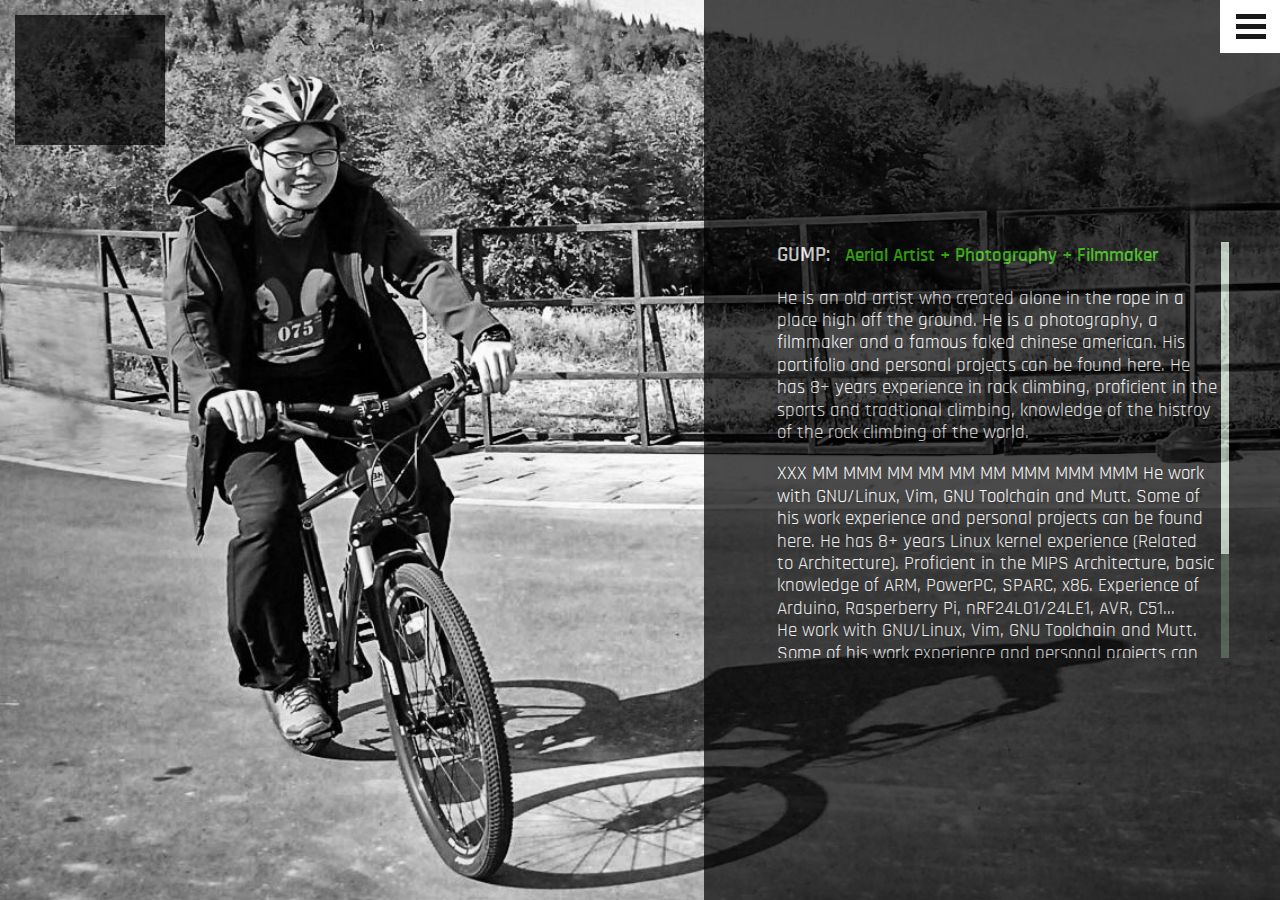
==== about/index.html @ bd90ed3a "change the default css style of about content" ====
<!DOCTYPE html>
<!--[if lt IE 7]>      <html class="no-js lt-ie9 lt-ie8 lt-ie7" lang="en-US"> <![endif]-->
<!--[if IE 7]>         <html class="no-js lt-ie9 lt-ie8" lang="en-US"> <![endif]-->
<!--[if IE 8]>         <html class="no-js lt-ie9" lang="en-US"> <![endif]-->
<!--[if gt IE 8]><!-->
<html class="no-js" lang="en-US">
<head>
	<meta charset="utf-8">
	<title>About Aerial</title>
	<meta name="viewport" content="width=device-width, initial-scale=1.0, maximum-scale=1.0, minimum-scale=1.0">

	<script src="/ui/js/modernizr-2.6.2.min.js"></script>
	<script src="/ui/js/jquery/1.9.1/jquery.min.js"></script>

	<!-- the mousewheel plugin -->
	<script type="text/javascript" src="/ui/js/jscrollpane/jquery.mousewheel.js"></script>
	<!-- the mwheelIntent plugin -->
	<script type="text/javascript" src="/ui/js/jscrollpane/mwheelIntent.js"></script>
	<!-- the jScrollPane script -->
	<script type="text/javascript" src="/ui/js/jscrollpane/jquery.jscrollpane.min.js"></script>

	<script type="text/javascript" id="sourcecode">
		$(function()
		{
			$('.about-wrap').jScrollPane();
		});
	</script>

	<script>window.jQuery || document.write('<script src="/ui/js/jquery/1.9.1/jquery.min.js"><\/script>')</script>

	<link rel='stylesheet' id='jquery-ui-smoothness-css'  href='/ui/css/jquery-ui.css' type='text/css' media='all' />
	<link rel='stylesheet' id='roots_app-css'  href='/ui/css/screen.css' type='text/css' media='all' />
	<link rel='stylesheet' href='/ui/css/jquery.jscrollpane.css' type='text/css' media='all' />
	<link rel='stylesheet' href='/ui/css/about.css' type='text/css' media='all' />

	<style type="text/css">.recentcomments a{display:inline !important;padding:0 !important;margin:0 !important;}</style>

	<link rel="shortcut icon" href="/ui/img/aerial-16.ico">
</head>

<body class="home page page-id-5 page-template-default page-home">
<header id="banner" role="banner">
  <div class="brand-wrap">
    <a class="brand hide-text" href="/">Aerial Working</a>
  </div>
  <nav id="nav-main" role="navigation">
    <a class="nav-toggle" href="#nav"><div class="burg"></div></a>
    <ul id="menu-primary-navigation" class="nav is-uppercase nav-pills">
		<li class="menu-artists"><a href="/">Home</a></li>
		<li class="menu-artists"><a href="/gallery">Gallery</a></li>
		<li class="menu-about"><a href="/about">About</a></li>
		<li class="ss-icon menu-%ef%98%90"><a title="Visit our Facebook" href="https://www.facebook.com/AerialWorking">Facebook</a></li>
		<li class="ss-icon menu-%ef%98%91"><a title="Follow us on Twitter" href="https://weibo.com/AerialWorking"></a></li>
		<li class="menu-instagram"><a href="http://aerialworking.tumblr.com/">Tumblr</a></li>
	</ul>
  </nav>
</header>

<div id="wrap" role="document">
<div id="content">
	<div id="main" role="main"></div>
</div>
</div>

<div id="about">
<img src="/about/jacktan-bw.jpg" >
<div class="about-page">
<div class="about-wrap">
<p class="about-title">GUMP:&nbsp;&nbsp;&nbsp;<b style="font-size:14pt;color: #32cc00">Aerial Artist + Photography + Filmmaker</b></p>
<br>
<p class="about-content">He is an old artist who created alone in the rope in a place high off the ground. He is a photography, a filmmaker and a famous faked chinese american. His portifolio and personal projects can be found here. He has 8+ years experience in rock climbing, proficient in the sports and tradtional climbing, knowledge of the histroy of the rock climbing of the world.</p>
<br>
<p class="about-content">XXX MM MMM MM MM MM MM MMM MMM MMM He work with GNU/Linux, Vim, GNU Toolchain and Mutt. Some of his work experience and personal projects can be found here. He has 8+ years Linux kernel experience (Related to Architecture). Proficient in the MIPS Architecture, basic knowledge of ARM, PowerPC, SPARC, x86. Experience of Arduino, Rasperberry Pi, nRF24L01/24LE1, AVR, C51... </p>
<p class="about-content">He work with GNU/Linux, Vim, GNU Toolchain and Mutt. Some of his work experience and personal projects can be found here. He has 8+ years Linux kernel experience (Related to Architecture). Proficient in the MIPS Architecture, basic knowledge of ARM, PowerPC, SPARC, x86. Experience of Arduino, Rasperberry Pi, nRF24L01/24LE1, AVR, C51... </p>
</div>
</div>


<!--[if lt IE 9 ]>
	<div class="shit-browser-overlay">
		<div class="the-message">
			<div class="logo"></div>
			<h1 class="super">You're Old!</h1>
			<p>Well maybe not you, but your browser certainly is. And it's not supported. Upgrade to a newer version of Internet Explorer, or better yet, get something even better like <a href="http://browsehappy.com/" target="_blank">Google Chrome</a> or <a href="http://browsehappy.com/" target="_blank">Mozilla Firefox</a>. Trust us, you'll like it.</p>
		</div>
	</div>
<![endif]-->

<!--
<script type='text/javascript' src='/ui/js/jquery/ui/core.min.js?ver=1.11.4'></script>
<script type='text/javascript' src='/ui/js/jquery/ui/widget.min.js?ver=1.11.4'></script>
<script type='text/javascript' src='/ui/js/jquery/ui/mouse.min.js?ver=1.11.4'></script>
<script type='text/javascript' src='/ui/js/jquery/ui/resizable.min.js?ver=1.11.4'></script>
<script type='text/javascript' src='/ui/js/jquery/ui/draggable.min.js?ver=1.11.4'></script>
<script type='text/javascript' src='/ui/js/jquery/ui/button.min.js?ver=1.11.4'></script>
<script type='text/javascript' src='/ui/js/jquery/ui/position.min.js?ver=1.11.4'></script>
<script type='text/javascript' src='/ui/js/jquery/ui/dialog.min.js?ver=1.11.4'></script>
-->
<script type='text/javascript' src='/ui/js/plugins.min.js'></script>
<script type='text/javascript' src='/ui/js/init.js'></script>

</body>
</html>
---- ui/css/screen.css ----
﻿*{-moz-box-sizing:border-box;-webkit-box-sizing:border-box;box-sizing:border-box}html,body,div,span,applet,object,iframe,h1,h2,h3,h4,h5,h6,p,blockquote,pre,a,abbr,acronym,address,big,cite,code,del,dfn,em,img,ins,kbd,q,s,samp,small,strike,strong,sub,sup,tt,var,b,u,i,center,dl,dt,dd,ol,ul,li,fieldset,form,label,legend,table,caption,tbody,tfoot,thead,tr,th,td,article,aside,canvas,details,embed,figure,figcaption,footer,header,hgroup,menu,nav,output,ruby,section,summary,time,mark,audio,video{margin:0;padding:0;border:0;font:inherit;font-size:100%;vertical-align:baseline}table{border-collapse:collapse;border-spacing:0}caption,th,td{text-align:left;font-weight:normal;vertical-align:middle}q,blockquote{quotes:none}q:before,q:after,blockquote:before,blockquote:after{content:"";content:none}a img{border:none}article,aside,details,figcaption,figure,footer,header,hgroup,menu,nav,section,summary{display:block}button,input{line-height:normal}button,input,select,textarea{font-size:100%;margin:0;vertical-align:baseline;*vertical-align:middle}button,input[type="button"],input[type="reset"],input[type="submit"]{cursor:pointer;*overflow:visible}button::-moz-focus-inner,input::-moz-focus-inner{border:0;padding:0}textarea{overflow:auto;vertical-align:top;resize:vertical}*{-moz-box-sizing:border-box;-webkit-box-sizing:border-box;box-sizing:border-box}.container{*zoom:1;max-width:100%;_width:100%;padding-left:0em;padding-right:0em;margin-left:auto;margin-right:auto}.container:after{content:"";display:table;clear:both}html:hover [class^="ss-"]{-ms-zoom:1}.ss-icon{font-family:"SSSocial";font-style:normal;font-weight:normal;text-decoration:none;text-rendering:optimizeLegibility;white-space:nowrap;-moz-font-feature-settings:"liga=1";-moz-font-feature-settings:"liga";-ms-font-feature-settings:"liga" 1;-o-font-feature-settings:"liga";font-feature-settings:"liga";-webkit-font-smoothing:antialiased}.ss-icon.ss-social,.ss-icon.ss-social-circle{font-family:"SSSocial";font-style:normal;font-weight:normal;text-decoration:none;text-rendering:optimizeLegibility;white-space:nowrap;-moz-font-feature-settings:"liga=1";-moz-font-feature-settings:"liga";-ms-font-feature-settings:"liga" 1;-o-font-feature-settings:"liga";font-feature-settings:"liga";-webkit-font-smoothing:antialiased}[class^="ss-"]:before,[class*=" ss-"]:before,[class^="ss-"][class*=" ss-social"]:before,[class*=" ss-"][class*=" ss-social"]:before,[class^="ss-"].right:after,[class*=" ss-"].right:after,[class^="ss-"][class*=" ss-social"].right:after,[class*=" ss-"][class*=" ss-social"].right:after{font-family:"SSSocial";font-style:normal;font-weight:normal;text-decoration:none;text-rendering:optimizeLegibility;white-space:nowrap;-moz-font-feature-settings:"liga=1";-moz-font-feature-settings:"liga";-ms-font-feature-settings:"liga" 1;-o-font-feature-settings:"liga";font-feature-settings:"liga";-webkit-font-smoothing:antialiased}.ss-icon.ss-social-circle,[class^="ss-"].ss-social-circle:before,[class*=" ss-"].ss-social-circle:before,[class^="ss-"].ss-social-circle.right:after,[class*=" ss-"].ss-social-circle.right:after{font-weight:bold}[class^="ss-"].right:before,[class*=" ss-"].right:before{display:none;content:""}.ss-facebook:before,.ss-facebook.right:after{content:""}.ss-twitter:before,.ss-twitter.right:after{content:""}.ss-linkedin:before,.ss-linkedin.right:after{content:""}.ss-googleplus:before,.ss-googleplus.right:after{content:""}.ss-tumblr:before,.ss-tumblr.right:after{content:""}.ss-wordpress:before,.ss-wordpress.right:after{content:""}.ss-blogger:before,.ss-blogger.right:after{content:""}.ss-posterous:before,.ss-posterous.right:after{content:""}.ss-youtube:before,.ss-youtube.right:after{content:""}.ss-vimeo:before,.ss-vimeo.right:after{content:""}.ss-flickr:before,.ss-flickr.right:after{content:""}.ss-instagram:before,.ss-instagram.right:after{content:""}.ss-pinterest:before,.ss-pinterest.right:after{content:""}.ss-svpply:before,.ss-svpply.right:after{content:""}.ss-readmill:before,.ss-readmill.right:after{content:""}.ss-dropbox:before,.ss-dropbox.right:after{content:""}.ss-dribbble:before,.ss-dribbble.right:after{content:""}.ss-behance:before,.ss-behance.right:after{content:""}.ss-github:before,.ss-github.right:after{content:""}.ss-octocat:before,.ss-octocat.right:after{content:""}.ss-stackoverflow:before,.ss-stackoverflow.right:after{content:""}.ss-paypal:before,.ss-paypal.right:after{content:""}.ss-kickstarter:before,.ss-kickstarter.right:after{content:""}.ss-foursquare:before,.ss-foursquare.right:after{content:""}.ss-skype:before,.ss-skype.right:after{content:""}.ss-rdio:before,.ss-rdio.right:after{content:""}.ss-spotify:before,.ss-spotify.right:after{content:""}.ss-lastfm:before,.ss-lastfm.right:after{content:""}.ss-mail:before,.ss-mail.right:after{content:"✉"}.ss-like:before,.ss-like.right:after{content:"👍"}.ss-rss:before,.ss-rss.right:after{content:""}@media only screen{[class*="block-grid-"]{display:block;padding:0;margin:0 -10px;*zoom:1}[class*="block-grid-"]:before,[class*="block-grid-"]:after{content:" ";display:table}[class*="block-grid-"]:after{clear:both}[class*="block-grid-"]>li{display:block;height:auto;float:left;padding:0 10px 10px}.small-block-grid-1>li{width:100%;padding:0 10px 10px}.small-block-grid-1>li:nth-of-type(1n+1){clear:both}.small-block-grid-2>li{width:50%;padding:0 10px 10px}.small-block-grid-2>li:nth-of-type(2n+1){clear:both}.small-block-grid-3>li{width:33.33333%;padding:0 10px 10px}.small-block-grid-3>li:nth-of-type(3n+1){clear:both}.small-block-grid-4>li{width:25%;padding:0 10px 10px}.small-block-grid-4>li:nth-of-type(4n+1){clear:both}.small-block-grid-5>li{width:20%;padding:0 10px 10px}.small-block-grid-5>li:nth-of-type(5n+1){clear:both}.small-block-grid-6>li{width:16.66667%;padding:0 10px 10px}.small-block-grid-6>li:nth-of-type(6n+1){clear:both}.small-block-grid-7>li{width:14.28571%;padding:0 10px 10px}.small-block-grid-7>li:nth-of-type(7n+1){clear:both}.small-block-grid-8>li{width:12.5%;padding:0 10px 10px}.small-block-grid-8>li:nth-of-type(8n+1){clear:both}.small-block-grid-9>li{width:11.11111%;padding:0 10px 10px}.small-block-grid-9>li:nth-of-type(9n+1){clear:both}.small-block-grid-10>li{width:10%;padding:0 10px 10px}.small-block-grid-10>li:nth-of-type(10n+1){clear:both}.small-block-grid-11>li{width:9.09091%;padding:0 10px 10px}.small-block-grid-11>li:nth-of-type(11n+1){clear:both}.small-block-grid-12>li{width:8.33333%;padding:0 10px 10px}.small-block-grid-12>li:nth-of-type(12n+1){clear:both}}@media only screen and (min-width: 48em){.large-block-grid-1>li{width:100%;padding:0 10px 10px}.large-block-grid-1>li:nth-of-type(1n+1){clear:both}.large-block-grid-2>li{width:50%;padding:0 10px 10px}.large-block-grid-2>li:nth-of-type(2n+1){clear:both}.large-block-grid-3>li{width:33.33333%;padding:0 10px 10px}.large-block-grid-3>li:nth-of-type(3n+1){clear:both}.large-block-grid-4>li{width:25%;padding:0 10px 10px}.large-block-grid-4>li:nth-of-type(4n+1){clear:both}.large-block-grid-5>li{width:20%;padding:0 10px 10px}.large-block-grid-5>li:nth-of-type(5n+1){clear:both}.large-block-grid-6>li{width:16.66667%;padding:0 10px 10px}.large-block-grid-6>li:nth-of-type(6n+1){clear:both}.large-block-grid-7>li{width:14.28571%;padding:0 10px 10px}.large-block-grid-7>li:nth-of-type(7n+1){clear:both}.large-block-grid-8>li{width:12.5%;padding:0 10px 10px}.large-block-grid-8>li:nth-of-type(8n+1){clear:both}.large-block-grid-9>li{width:11.11111%;padding:0 10px 10px}.large-block-grid-9>li:nth-of-type(9n+1){clear:both}.large-block-grid-10>li{width:10%;padding:0 10px 10px}.large-block-grid-10>li:nth-of-type(10n+1){clear:both}.large-block-grid-11>li{width:9.09091%;padding:0 10px 10px}.large-block-grid-11>li:nth-of-type(11n+1){clear:both}.large-block-grid-12>li{width:8.33333%;padding:0 10px 10px}.large-block-grid-12>li:nth-of-type(12n+1){clear:both}[class*="small-block-grid-"]>li{clear:none !important}}@-webkit-keyframes fadeIn{0%{opacity:0}100%{opacity:1}}@-webkit-keyframes fadeOut{0%{opacity:1}100%{opacity:0}}@-webkit-keyframes fadeInUp{0%{opacity:0;-webkit-transform:translateY(20px)}100%{opacity:1;-webkit-transform:translateY(0)}}@-webkit-keyframes fadeOutUp{0%{opacity:1;-webkit-transform:translateY(0)}100%{opacity:0;-webkit-transform:translateY(-20px)}}@-webkit-keyframes fadeInDown{0%{opacity:0;-webkit-transform:translateY(-20px)}100%{opacity:1;-webkit-transform:translateY(0)}}@-webkit-keyframes fadeOutDown{0%{opacity:1;-webkit-transform:translateY(0)}100%{opacity:0;-webkit-transform:translateY(20px)}}@-webkit-keyframes fadeInRight{0%{opacity:0;-webkit-transform:translateX(20px)}100%{opacity:1;-webkit-transform:translateX(0)}}@-webkit-keyframes fadeOutLeft{0%{opacity:1;-webkit-transform:translateX(0)}100%{opacity:0;-webkit-transform:translateX(-20px)}}@-webkit-keyframes fadeInLeft{0%{opacity:0;-webkit-transform:translateX(-20px)}100%{opacity:1;-webkit-transform:translateX(0)}}@-webkit-keyframes fadeOutRight{0%{opacity:1;-webkit-transform:translateX(0)}100%{opacity:0;-webkit-transform:translateX(20px)}}@-webkit-keyframes fadeInUpBig{0%{opacity:0;-webkit-transform:translateY(2000px)}100%{opacity:1;-webkit-transform:translateY(0)}}@-webkit-keyframes fadeOutUpBig{0%{opacity:1;-webkit-transform:translateY(0)}100%{opacity:0;-webkit-transform:translateY(-2000px)}}@-webkit-keyframes fadeInDownBig{0%{opacity:0;-webkit-transform:translateY(-2000px)}100%{opacity:1;-webkit-transform:translateY(0)}}@-webkit-keyframes fadeOutDownBig{0%{opacity:1;-webkit-transform:translateY(0)}100%{opacity:0;-webkit-transform:translateY(2000px)}}@-webkit-keyframes fadeInRightBig{0%{opacity:0;-webkit-transform:translateX(2000px)}100%{opacity:1;-webkit-transform:translateX(0)}}@-webkit-keyframes fadeOutLeftBig{0%{opacity:1;-webkit-transform:translateX(0)}100%{opacity:0;-webkit-transform:translateX(-2000px)}}@-webkit-keyframes fadeInLeftBig{0%{opacity:0;-webkit-transform:translateX(-2000px)}100%{opacity:1;-webkit-transform:translateX(0)}}@-webkit-keyframes fadeOutRightBig{0%{opacity:1;-webkit-transform:translateX(0)}100%{opacity:0;-webkit-transform:translateX(2000px)}}@-webkit-keyframes bounceIn{0%{opacity:0;-webkit-transform:scale(0.3)}50%{opacity:1;-webkit-transform:scale(1.05)}70%{-webkit-transform:scale(0.9)}100%{-webkit-transform:scale(1)}}@-webkit-keyframes bounceInDown{0%{opacity:0;-webkit-transform:translateY(-2000px)}60%{opacity:1;-webkit-transform:translateY(30px)}80%{-webkit-transform:translateY(-10px)}100%{-webkit-transform:translateY(0)}}@-webkit-keyframes bounceInUp{0%{opacity:0;-webkit-transform:translateY(2000px)}60%{opacity:1;-webkit-transform:translateY(-30px)}80%{-webkit-transform:translateY(10px)}100%{-webkit-transform:translateY(0)}}@-webkit-keyframes bounceInRight{0%{opacity:0;-webkit-transform:translateX(2000px)}60%{opacity:1;-webkit-transform:translateX(-30px)}80%{-webkit-transform:translateX(10px)}100%{-webkit-transform:translateX(0)}}@-webkit-keyframes bounceInLeft{0%{opacity:0;-webkit-transform:translateX(-2000px)}60%{opacity:1;-webkit-transform:translateX(30px)}80%{-webkit-transform:translateX(-10px)}100%{-webkit-transform:translateX(0)}}@-webkit-keyframes bounceOut{0%{-webkit-transform:scale(1)}25%{-webkit-transform:scale(0.95)}50%{opacity:1;-webkit-transform:scale(1.1)}100%{opacity:0;-webkit-transform:scale(0.3)}}@-webkit-keyframes bounceOutUp{0%{-webkit-transform:translateY(0)}20%{opacity:1;-webkit-transform:translateY(20px)}100%{opacity:0;-webkit-transform:translateY(-2000px)}}@-webkit-keyframes bounceOutDown{0%{-webkit-transform:translateY(0)}20%{opacity:1;-webkit-transform:translateY(-20px)}100%{opacity:0;-webkit-transform:translateY(2000px)}}@-webkit-keyframes bounceOutLeft{0%{-webkit-transform:translateX(0)}20%{opacity:1;-webkit-transform:translateX(20px)}100%{opacity:0;-webkit-transform:translateX(-2000px)}}@-webkit-keyframes bounceOutRight{0%{-webkit-transform:translateX(0)}20%{opacity:1;-webkit-transform:translateX(-20px)}100%{opacity:0;-webkit-transform:translateX(2000px)}}@-webkit-keyframes flash{0%{opacity:1}25%{opacity:0}50%{opacity:1}75%{opacity:0}100%{opacity:1}}@-webkit-keyframes bounce{0%{-webkit-transform:translateY(0)}20%{-webkit-transform:translateY(0)}40%{-webkit-transform:translateY(-30px)}50%{-webkit-transform:translateY(0)}60%{-webkit-transform:translateY(-15px)}80%{-webkit-transform:translateY(0)}100%{-webkit-transform:translateY(0)}}@-webkit-keyframes shake{0%{-webkit-transform:translateX(0)}10%{-webkit-transform:translateX(-10px)}20%{-webkit-transform:translateX(10px)}30%{-webkit-transform:translateX(-10px)}40%{-webkit-transform:translateX(10px)}50%{-webkit-transform:translateX(-10px)}60%{-webkit-transform:translateX(10px)}70%{-webkit-transform:translateX(-10px)}80%{-webkit-transform:translateX(10px)}90%{-webkit-transform:translateX(-10px)}100%{-webkit-transform:translateX(0)}}@-webkit-keyframes rotateInDownLeft{0%{-webkit-transform-origin:left bottom;-webkit-transform:rotate(-90deg);opacity:0}100%{-webkit-transform-origin:left bottom;-webkit-transform:rotate(0);opacity:1}}@-webkit-keyframes rotateInUpLeft{0%{-webkit-transform-origin:left bottom;-webkit-transform:rotate(90deg);opacity:0}100%{-webkit-transform-origin:left bottom;-webkit-transform:rotate(0);opacity:1}}@-webkit-keyframes rotateInUpRight{0%{-webkit-transform-origin:right bottom;-webkit-transform:rotate(-90deg);opacity:0}100%{-webkit-transform-origin:right bottom;-webkit-transform:rotate(0);opacity:1}}@-webkit-keyframes rotateInDownRight{0%{-webkit-transform-origin:right bottom;-webkit-transform:rotate(90deg);opacity:0}100%{-webkit-transform-origin:right bottom;-webkit-transform:rotate(0);opacity:1}}@-webkit-keyframes rotateOutDownLeft{0%{-webkit-transform-origin:left bottom;-webkit-transform:rotate(0);opacity:1}100%{-webkit-transform-origin:left bottom;-webkit-transform:rotate(90deg);opacity:0}}@-webkit-keyframes rotateOutUpLeft{0%{-webkit-transform-origin:left bottom;-webkit-transform:rotate(0);opacity:1}100%{-webkit-transform-origin:left bottom;-webkit-transform:rotate(-90deg);opacity:0}}@-webkit-keyframes rotateOutDownRight{0%{-webkit-transform-origin:right bottom;-webkit-transform:rotate(0);opacity:1}100%{-webkit-transform-origin:right bottom;-webkit-transform:rotate(-90deg);opacity:0}}@-webkit-keyframes rotateOutUpRight{0%{-webkit-transform-origin:right bottom;-webkit-transform:rotate(0);opacity:1}100%{-webkit-transform-origin:right bottom;-webkit-transform:rotate(90deg);opacity:0}}@-webkit-keyframes rotateIn{0%{-webkit-transform-origin:center center;-webkit-transform:rotate(-200deg);opacity:0}100%{-webkit-transform-origin:center center;-webkit-transform:rotate(0);opacity:1}}@-webkit-keyframes rotateOut{0%{-webkit-transform-origin:center center;-webkit-transform:rotate(0);opacity:1}100%{-webkit-transform-origin:center center;-webkit-transform:rotate(200deg);opacity:0}}@-webkit-keyframes tada{0%{-webkit-transform:scale(1)}10%{-webkit-transform:scale(0.9) rotate(-3deg)}20%{-webkit-transform:scale(0.9) rotate(-3deg)}30%{-webkit-transform:scale(1.1) rotate(3deg)}40%{-webkit-transform:scale(1.1) rotate(-3deg)}50%{-webkit-transform:scale(1.1) rotate(3deg)}60%{-webkit-transform:scale(1.1) rotate(-3deg)}70%{-webkit-transform:scale(1.1) rotate(3deg)}80%{-webkit-transform:scale(1.1) rotate(-3deg)}90%{-webkit-transform:scale(1.1) rotate(3deg)}100%{-webkit-transform:scale(1) rotate(0)}}@-moz-keyframes fadeIn{0%{opacity:0}100%{opacity:1}}@-moz-keyframes fadeOut{0%{opacity:1}100%{opacity:0}}@-moz-keyframes fadeInUp{0%{opacity:0;-moz-transform:translateY(20px)}100%{opacity:1;-moz-transform:translateY(0)}}@-moz-keyframes fadeOutUp{0%{opacity:1;-moz-transform:translateY(0)}100%{opacity:0;-moz-transform:translateY(-20px)}}@-moz-keyframes fadeInDown{0%{opacity:0;-moz-transform:translateY(-20px)}100%{opacity:1;-moz-transform:translateY(0)}}@-moz-keyframes fadeOutDown{0%{opacity:1;-moz-transform:translateY(0)}100%{opacity:0;-moz-transform:translateY(20px)}}@-moz-keyframes fadeInRight{0%{opacity:0;-moz-transform:translateX(20px)}100%{opacity:1;-moz-transform:translateX(0)}}@-moz-keyframes fadeOutLeft{0%{opacity:1;-moz-transform:translateX(0)}100%{opacity:0;-moz-transform:translateX(-20px)}}@-moz-keyframes fadeInLeft{0%{opacity:0;-moz-transform:translateX(-20px)}100%{opacity:1;-moz-transform:translateX(0)}}@-moz-keyframes fadeOutRight{0%{opacity:1;-moz-transform:translateX(0)}100%{opacity:0;-moz-transform:translateX(20px)}}@-moz-keyframes fadeInUpBig{0%{opacity:0;-moz-transform:translateY(2000px)}100%{opacity:1;-moz-transform:translateY(0)}}@-moz-keyframes fadeOutUpBig{0%{opacity:1;-moz-transform:translateY(0)}100%{opacity:0;-moz-transform:translateY(-2000px)}}@-moz-keyframes fadeInDownBig{0%{opacity:0;-moz-transform:translateY(-2000px)}100%{opacity:1;-moz-transform:translateY(0)}}@-moz-keyframes fadeOutDownBig{0%{opacity:1;-moz-transform:translateY(0)}100%{opacity:0;-moz-transform:translateY(2000px)}}@-moz-keyframes fadeInRightBig{0%{opacity:0;-moz-transform:translateX(2000px)}100%{opacity:1;-moz-transform:translateX(0)}}@-moz-keyframes fadeOutLeftBig{0%{opacity:1;-moz-transform:translateX(0)}100%{opacity:0;-moz-transform:translateX(-2000px)}}@-moz-keyframes fadeInLeftBig{0%{opacity:0;-moz-transform:translateX(-2000px)}100%{opacity:1;-moz-transform:translateX(0)}}@-moz-keyframes fadeOutRightBig{0%{opacity:1;-moz-transform:translateX(0)}100%{opacity:0;-moz-transform:translateX(2000px)}}@-moz-keyframes bounceIn{0%{opacity:0;-moz-transform:scale(0.3)}50%{opacity:1;-moz-transform:scale(1.05)}70%{-moz-transform:scale(0.9)}100%{-moz-transform:scale(1)}}@-moz-keyframes bounceInDown{0%{opacity:0;-moz-transform:translateY(-2000px)}60%{opacity:1;-moz-transform:translateY(30px)}80%{-moz-transform:translateY(-10px)}100%{-moz-transform:translateY(0)}}@-moz-keyframes bounceInUp{0%{opacity:0;-moz-transform:translateY(2000px)}60%{opacity:1;-moz-transform:translateY(-30px)}80%{-moz-transform:translateY(10px)}100%{-moz-transform:translateY(0)}}@-moz-keyframes bounceInRight{0%{opacity:0;-moz-transform:translateX(2000px)}60%{opacity:1;-moz-transform:translateX(-30px)}80%{-moz-transform:translateX(10px)}100%{-moz-transform:translateX(0)}}@-moz-keyframes bounceInLeft{0%{opacity:0;-moz-transform:translateX(-2000px)}60%{opacity:1;-moz-transform:translateX(30px)}80%{-moz-transform:translateX(-10px)}100%{-moz-transform:translateX(0)}}@-moz-keyframes bounceOut{0%{-moz-transform:scale(1)}25%{-moz-transform:scale(0.95)}50%{opacity:1;-moz-transform:scale(1.1)}100%{opacity:0;-moz-transform:scale(0.3)}}@-moz-keyframes bounceOutUp{0%{-moz-transform:translateY(0)}20%{opacity:1;-moz-transform:translateY(20px)}100%{opacity:0;-moz-transform:translateY(-2000px)}}@-moz-keyframes bounceOutDown{0%{-moz-transform:translateY(0)}20%{opacity:1;-moz-transform:translateY(-20px)}100%{opacity:0;-moz-transform:translateY(2000px)}}@-moz-keyframes bounceOutLeft{0%{-moz-transform:translateX(0)}20%{opacity:1;-moz-transform:translateX(20px)}100%{opacity:0;-moz-transform:translateX(-2000px)}}@-moz-keyframes bounceOutRight{0%{-moz-transform:translateX(0)}20%{opacity:1;-moz-transform:translateX(-20px)}100%{opacity:0;-moz-transform:translateX(2000px)}}@-moz-keyframes flash{0%{opacity:1}25%{opacity:0}50%{opacity:1}75%{opacity:0}100%{opacity:1}}@-moz-keyframes bounce{0%{-moz-transform:translateY(0)}20%{-moz-transform:translateY(0)}40%{-moz-transform:translateY(-30px)}50%{-moz-transform:translateY(0)}60%{-moz-transform:translateY(-15px)}80%{-moz-transform:translateY(0)}100%{-moz-transform:translateY(0)}}@-moz-keyframes shake{0%{-moz-transform:translateX(0)}10%{-moz-transform:translateX(-10px)}20%{-moz-transform:translateX(10px)}30%{-moz-transform:translateX(-10px)}40%{-moz-transform:translateX(10px)}50%{-moz-transform:translateX(-10px)}60%{-moz-transform:translateX(10px)}70%{-moz-transform:translateX(-10px)}80%{-moz-transform:translateX(10px)}90%{-moz-transform:translateX(-10px)}100%{-moz-transform:translateX(0)}}@-moz-keyframes rotateInDownLeft{0%{-moz-transform-origin:left bottom;-moz-transform:rotate(-90deg);opacity:0}100%{-moz-transform-origin:left bottom;-moz-transform:rotate(0);opacity:1}}@-moz-keyframes rotateInUpLeft{0%{-moz-transform-origin:left bottom;-moz-transform:rotate(90deg);opacity:0}100%{-moz-transform-origin:left bottom;-moz-transform:rotate(0);opacity:1}}@-moz-keyframes rotateInUpRight{0%{-moz-transform-origin:right bottom;-moz-transform:rotate(-90deg);opacity:0}100%{-moz-transform-origin:right bottom;-moz-transform:rotate(0);opacity:1}}@-moz-keyframes rotateInDownRight{0%{-moz-transform-origin:right bottom;-moz-transform:rotate(90deg);opacity:0}100%{-moz-transform-origin:right bottom;-moz-transform:rotate(0);opacity:1}}@-moz-keyframes rotateOutDownLeft{0%{-moz-transform-origin:left bottom;-moz-transform:rotate(0);opacity:1}100%{-moz-transform-origin:left bottom;-moz-transform:rotate(90deg);opacity:0}}@-moz-keyframes rotateOutUpLeft{0%{-moz-transform-origin:left bottom;-moz-transform:rotate(0);opacity:1}100%{-moz-transform-origin:left bottom;-moz-transform:rotate(-90deg);opacity:0}}@-moz-keyframes rotateOutDownRight{0%{-moz-transform-origin:right bottom;-moz-transform:rotate(0);opacity:1}100%{-moz-transform-origin:right bottom;-moz-transform:rotate(-90deg);opacity:0}}@-moz-keyframes rotateOutUpRight{0%{-moz-transform-origin:right bottom;-moz-transform:rotate(0);opacity:1}100%{-moz-transform-origin:right bottom;-moz-transform:rotate(90deg);opacity:0}}@-moz-keyframes rotateIn{0%{-moz-transform-origin:center center;-moz-transform:rotate(-200deg);opacity:0}100%{-moz-transform-origin:center center;-moz-transform:rotate(0);opacity:1}}@-moz-keyframes rotateOut{0%{-moz-transform-origin:center center;-moz-transform:rotate(0);opacity:1}100%{-moz-transform-origin:center center;-moz-transform:rotate(200deg);opacity:0}}@-moz-keyframes tada{0%{-moz-transform:scale(1)}10%{-moz-transform:scale(0.9) rotate(-3deg)}20%{-moz-transform:scale(0.9) rotate(-3deg)}30%{-moz-transform:scale(1.1) rotate(3deg)}40%{-moz-transform:scale(1.1) rotate(-3deg)}50%{-moz-transform:scale(1.1) rotate(3deg)}60%{-moz-transform:scale(1.1) rotate(-3deg)}70%{-moz-transform:scale(1.1) rotate(3deg)}80%{-moz-transform:scale(1.1) rotate(-3deg)}90%{-moz-transform:scale(1.1) rotate(3deg)}100%{-moz-transform:scale(1) rotate(0)}}@-ms-keyframes fadeIn{0%{opacity:0}100%{opacity:1}}@-ms-keyframes fadeOut{0%{opacity:1}100%{opacity:0}}@-ms-keyframes fadeInUp{0%{opacity:0;-ms-transform:translateY(20px)}100%{opacity:1;-ms-transform:translateY(0)}}@-ms-keyframes fadeOutUp{0%{opacity:1;-ms-transform:translateY(0)}100%{opacity:0;-ms-transform:translateY(-20px)}}@-ms-keyframes fadeInDown{0%{opacity:0;-ms-transform:translateY(-20px)}100%{opacity:1;-ms-transform:translateY(0)}}@-ms-keyframes fadeOutDown{0%{opacity:1;-ms-transform:translateY(0)}100%{opacity:0;-ms-transform:translateY(20px)}}@-ms-keyframes fadeInRight{0%{opacity:0;-ms-transform:translateX(20px)}100%{opacity:1;-ms-transform:translateX(0)}}@-ms-keyframes fadeOutLeft{0%{opacity:1;-ms-transform:translateX(0)}100%{opacity:0;-ms-transform:translateX(-20px)}}@-ms-keyframes fadeInLeft{0%{opacity:0;-ms-transform:translateX(-20px)}100%{opacity:1;-ms-transform:translateX(0)}}@-ms-keyframes fadeOutRight{0%{opacity:1;-ms-transform:translateX(0)}100%{opacity:0;-ms-transform:translateX(20px)}}@-ms-keyframes fadeInUpBig{0%{opacity:0;-ms-transform:translateY(2000px)}100%{opacity:1;-ms-transform:translateY(0)}}@-ms-keyframes fadeOutUpBig{0%{opacity:1;-ms-transform:translateY(0)}100%{opacity:0;-ms-transform:translateY(-2000px)}}@-ms-keyframes fadeInDownBig{0%{opacity:0;-ms-transform:translateY(-2000px)}100%{opacity:1;-ms-transform:translateY(0)}}@-ms-keyframes fadeOutDownBig{0%{opacity:1;-ms-transform:translateY(0)}100%{opacity:0;-ms-transform:translateY(2000px)}}@-ms-keyframes fadeInRightBig{0%{opacity:0;-ms-transform:translateX(2000px)}100%{opacity:1;-ms-transform:translateX(0)}}@-ms-keyframes fadeOutLeftBig{0%{opacity:1;-ms-transform:translateX(0)}100%{opacity:0;-ms-transform:translateX(-2000px)}}@-ms-keyframes fadeInLeftBig{0%{opacity:0;-ms-transform:translateX(-2000px)}100%{opacity:1;-ms-transform:translateX(0)}}@-ms-keyframes fadeOutRightBig{0%{opacity:1;-ms-transform:translateX(0)}100%{opacity:0;-ms-transform:translateX(2000px)}}@-ms-keyframes bounceIn{0%{opacity:0;-ms-transform:scale(0.3)}50%{opacity:1;-ms-transform:scale(1.05)}70%{-ms-transform:scale(0.9)}100%{-ms-transform:scale(1)}}@-ms-keyframes bounceInDown{0%{opacity:0;-ms-transform:translateY(-2000px)}60%{opacity:1;-ms-transform:translateY(30px)}80%{-ms-transform:translateY(-10px)}100%{-ms-transform:translateY(0)}}@-ms-keyframes bounceInUp{0%{opacity:0;-ms-transform:translateY(2000px)}60%{opacity:1;-ms-transform:translateY(-30px)}80%{-ms-transform:translateY(10px)}100%{-ms-transform:translateY(0)}}@-ms-keyframes bounceInRight{0%{opacity:0;-ms-transform:translateX(2000px)}60%{opacity:1;-ms-transform:translateX(-30px)}80%{-ms-transform:translateX(10px)}100%{-ms-transform:translateX(0)}}@-ms-keyframes bounceInLeft{0%{opacity:0;-ms-transform:translateX(-2000px)}60%{opacity:1;-ms-transform:translateX(30px)}80%{-ms-transform:translateX(-10px)}100%{-ms-transform:translateX(0)}}@-ms-keyframes bounceOut{0%{-ms-transform:scale(1)}25%{-ms-transform:scale(0.95)}50%{opacity:1;-ms-transform:scale(1.1)}100%{opacity:0;-ms-transform:scale(0.3)}}@-ms-keyframes bounceOutUp{0%{-ms-transform:translateY(0)}20%{opacity:1;-ms-transform:translateY(20px)}100%{opacity:0;-ms-transform:translateY(-2000px)}}@-ms-keyframes bounceOutDown{0%{-ms-transform:translateY(0)}20%{opacity:1;-ms-transform:translateY(-20px)}100%{opacity:0;-ms-transform:translateY(2000px)}}@-ms-keyframes bounceOutLeft{0%{-ms-transform:translateX(0)}20%{opacity:1;-ms-transform:translateX(20px)}100%{opacity:0;-ms-transform:translateX(-2000px)}}@-ms-keyframes bounceOutRight{0%{-ms-transform:translateX(0)}20%{opacity:1;-ms-transform:translateX(-20px)}100%{opacity:0;-ms-transform:translateX(2000px)}}@-ms-keyframes flash{0%{opacity:1}25%{opacity:0}50%{opacity:1}75%{opacity:0}100%{opacity:1}}@-ms-keyframes bounce{0%{-ms-transform:translateY(0)}20%{-ms-transform:translateY(0)}40%{-ms-transform:translateY(-30px)}50%{-ms-transform:translateY(0)}60%{-ms-transform:translateY(-15px)}80%{-ms-transform:translateY(0)}100%{-ms-transform:translateY(0)}}@-ms-keyframes shake{0%{-ms-transform:translateX(0)}10%{-ms-transform:translateX(-10px)}20%{-ms-transform:translateX(10px)}30%{-ms-transform:translateX(-10px)}40%{-ms-transform:translateX(10px)}50%{-ms-transform:translateX(-10px)}60%{-ms-transform:translateX(10px)}70%{-ms-transform:translateX(-10px)}80%{-ms-transform:translateX(10px)}90%{-ms-transform:translateX(-10px)}100%{-ms-transform:translateX(0)}}@-ms-keyframes rotateInDownLeft{0%{-ms-transform-origin:left bottom;-ms-transform:rotate(-90deg);opacity:0}100%{-ms-transform-origin:left bottom;-ms-transform:rotate(0);opacity:1}}@-ms-keyframes rotateInUpLeft{0%{-ms-transform-origin:left bottom;-ms-transform:rotate(90deg);opacity:0}100%{-ms-transform-origin:left bottom;-ms-transform:rotate(0);opacity:1}}@-ms-keyframes rotateInUpRight{0%{-ms-transform-origin:right bottom;-ms-transform:rotate(-90deg);opacity:0}100%{-ms-transform-origin:right bottom;-ms-transform:rotate(0);opacity:1}}@-ms-keyframes rotateInDownRight{0%{-ms-transform-origin:right bottom;-ms-transform:rotate(90deg);opacity:0}100%{-ms-transform-origin:right bottom;-ms-transform:rotate(0);opacity:1}}@-ms-keyframes rotateOutDownLeft{0%{-ms-transform-origin:left bottom;-ms-transform:rotate(0);opacity:1}100%{-ms-transform-origin:left bottom;-ms-transform:rotate(90deg);opacity:0}}@-ms-keyframes rotateOutUpLeft{0%{-ms-transform-origin:left bottom;-ms-transform:rotate(0);opacity:1}100%{-ms-transform-origin:left bottom;-ms-transform:rotate(-90deg);opacity:0}}@-ms-keyframes rotateOutDownRight{0%{-ms-transform-origin:right bottom;-ms-transform:rotate(0);opacity:1}100%{-ms-transform-origin:right bottom;-ms-transform:rotate(-90deg);opacity:0}}@-ms-keyframes rotateOutUpRight{0%{-ms-transform-origin:right bottom;-ms-transform:rotate(0);opacity:1}100%{-ms-transform-origin:right bottom;-ms-transform:rotate(90deg);opacity:0}}@-ms-keyframes rotateIn{0%{-ms-transform-origin:center center;-ms-transform:rotate(-200deg);opacity:0}100%{-ms-transform-origin:center center;-ms-transform:rotate(0);opacity:1}}@-ms-keyframes rotateOut{0%{-ms-transform-origin:center center;-ms-transform:rotate(0);opacity:1}100%{-ms-transform-origin:center center;-ms-transform:rotate(200deg);opacity:0}}@-ms-keyframes tada{0%{-ms-transform:scale(1)}10%{-ms-transform:scale(0.9) rotate(-3deg)}20%{-ms-transform:scale(0.9) rotate(-3deg)}30%{-ms-transform:scale(1.1) rotate(3deg)}40%{-ms-transform:scale(1.1) rotate(-3deg)}50%{-ms-transform:scale(1.1) rotate(3deg)}60%{-ms-transform:scale(1.1) rotate(-3deg)}70%{-ms-transform:scale(1.1) rotate(3deg)}80%{-ms-transform:scale(1.1) rotate(-3deg)}90%{-ms-transform:scale(1.1) rotate(3deg)}100%{-ms-transform:scale(1) rotate(0)}}@keyframes fadeIn{0%{opacity:0}100%{opacity:1}}@keyframes fadeOut{0%{opacity:1}100%{opacity:0}}@keyframes fadeInUp{0%{opacity:0;transform:translateY(20px)}100%{opacity:1;transform:translateY(0)}}@keyframes fadeOutUp{0%{opacity:1;transform:translateY(0)}100%{opacity:0;transform:translateY(-20px)}}@keyframes fadeInDown{0%{opacity:0;transform:translateY(-20px)}100%{opacity:1;transform:translateY(0)}}@keyframes fadeOutDown{0%{opacity:1;transform:translateY(0)}100%{opacity:0;transform:translateY(20px)}}@keyframes fadeInRight{0%{opacity:0;transform:translateX(20px)}100%{opacity:1;transform:translateX(0)}}@keyframes fadeOutLeft{0%{opacity:1;transform:translateX(0)}100%{opacity:0;transform:translateX(-20px)}}@keyframes fadeInLeft{0%{opacity:0;transform:translateX(-20px)}100%{opacity:1;transform:translateX(0)}}@keyframes fadeOutRight{0%{opacity:1;transform:translateX(0)}100%{opacity:0;transform:translateX(20px)}}@keyframes fadeInUpBig{0%{opacity:0;transform:translateY(2000px)}100%{opacity:1;transform:translateY(0)}}@keyframes fadeOutUpBig{0%{opacity:1;transform:translateY(0)}100%{opacity:0;transform:translateY(-2000px)}}@keyframes fadeInDownBig{0%{opacity:0;transform:translateY(-2000px)}100%{opacity:1;transform:translateY(0)}}@keyframes fadeOutDownBig{0%{opacity:1;transform:translateY(0)}100%{opacity:0;transform:translateY(2000px)}}@keyframes fadeInRightBig{0%{opacity:0;transform:translateX(2000px)}100%{opacity:1;transform:translateX(0)}}@keyframes fadeOutLeftBig{0%{opacity:1;transform:translateX(0)}100%{opacity:0;transform:translateX(-2000px)}}@keyframes fadeInLeftBig{0%{opacity:0;transform:translateX(-2000px)}100%{opacity:1;transform:translateX(0)}}@keyframes fadeOutRightBig{0%{opacity:1;transform:translateX(0)}100%{opacity:0;transform:translateX(2000px)}}@keyframes bounceIn{0%{opacity:0;transform:scale(0.3)}50%{opacity:1;transform:scale(1.05)}70%{transform:scale(0.9)}100%{transform:scale(1)}}@keyframes bounceInDown{0%{opacity:0;transform:translateY(-2000px)}60%{opacity:1;transform:translateY(30px)}80%{transform:translateY(-10px)}100%{transform:translateY(0)}}@keyframes bounceInUp{0%{opacity:0;transform:translateY(2000px)}60%{opacity:1;transform:translateY(-30px)}80%{transform:translateY(10px)}100%{transform:translateY(0)}}@keyframes bounceInRight{0%{opacity:0;transform:translateX(2000px)}60%{opacity:1;transform:translateX(-30px)}80%{transform:translateX(10px)}100%{transform:translateX(0)}}@keyframes bounceInLeft{0%{opacity:0;transform:translateX(-2000px)}60%{opacity:1;transform:translateX(30px)}80%{transform:translateX(-10px)}100%{transform:translateX(0)}}@keyframes bounceOut{0%{transform:scale(1)}25%{transform:scale(0.95)}50%{opacity:1;transform:scale(1.1)}100%{opacity:0;transform:scale(0.3)}}@keyframes bounceOutUp{0%{transform:translateY(0)}20%{opacity:1;transform:translateY(20px)}100%{opacity:0;transform:translateY(-2000px)}}@keyframes bounceOutDown{0%{transform:translateY(0)}20%{opacity:1;transform:translateY(-20px)}100%{opacity:0;transform:translateY(2000px)}}@keyframes bounceOutLeft{0%{transform:translateX(0)}20%{opacity:1;transform:translateX(20px)}100%{opacity:0;transform:translateX(-2000px)}}@keyframes bounceOutRight{0%{transform:translateX(0)}20%{opacity:1;transform:translateX(-20px)}100%{opacity:0;transform:translateX(2000px)}}@keyframes flash{0%{opacity:1}25%{opacity:0}50%{opacity:1}75%{opacity:0}100%{opacity:1}}@keyframes bounce{0%{transform:translateY(0)}20%{transform:translateY(0)}40%{transform:translateY(-30px)}50%{transform:translateY(0)}60%{transform:translateY(-15px)}80%{transform:translateY(0)}100%{transform:translateY(0)}}@keyframes shake{0%{transform:translateX(0)}10%{transform:translateX(-10px)}20%{transform:translateX(10px)}30%{transform:translateX(-10px)}40%{transform:translateX(10px)}50%{transform:translateX(-10px)}60%{transform:translateX(10px)}70%{transform:translateX(-10px)}80%{transform:translateX(10px)}90%{transform:translateX(-10px)}100%{transform:translateX(0)}}@keyframes rotateInDownLeft{0%{transform-origin:left bottom;transform:rotate(-90deg);opacity:0}100%{transform-origin:left bottom;transform:rotate(0);opacity:1}}@keyframes rotateInUpLeft{0%{transform-origin:left bottom;transform:rotate(90deg);opacity:0}100%{transform-origin:left bottom;transform:rotate(0);opacity:1}}@keyframes rotateInUpRight{0%{transform-origin:right bottom;transform:rotate(-90deg);opacity:0}100%{transform-origin:right bottom;transform:rotate(0);opacity:1}}@keyframes rotateInDownRight{0%{transform-origin:right bottom;transform:rotate(90deg);opacity:0}100%{transform-origin:right bottom;transform:rotate(0);opacity:1}}@keyframes rotateOutDownLeft{0%{transform-origin:left bottom;transform:rotate(0);opacity:1}100%{transform-origin:left bottom;transform:rotate(90deg);opacity:0}}@keyframes rotateOutUpLeft{0%{transform-origin:left bottom;transform:rotate(0);opacity:1}100%{transform-origin:left bottom;transform:rotate(-90deg);opacity:0}}@keyframes rotateOutDownRight{0%{transform-origin:right bottom;transform:rotate(0);opacity:1}100%{transform-origin:right bottom;transform:rotate(-90deg);opacity:0}}@keyframes rotateOutUpRight{0%{transform-origin:right bottom;transform:rotate(0);opacity:1}100%{transform-origin:right bottom;transform:rotate(90deg);opacity:0}}@keyframes rotateIn{0%{transform-origin:center center;transform:rotate(-200deg);opacity:0}100%{transform-origin:center center;transform:rotate(0);opacity:1}}@keyframes rotateOut{0%{transform-origin:center center;transform:rotate(0);opacity:1}100%{transform-origin:center center;transform:rotate(200deg);opacity:0}}@keyframes tada{0%{transform:scale(1)}10%{transform:scale(0.9) rotate(-3deg)}20%{transform:scale(0.9) rotate(-3deg)}30%{transform:scale(1.1) rotate(3deg)}40%{transform:scale(1.1) rotate(-3deg)}50%{transform:scale(1.1) rotate(3deg)}60%{transform:scale(1.1) rotate(-3deg)}70%{transform:scale(1.1) rotate(3deg)}80%{transform:scale(1.1) rotate(-3deg)}90%{transform:scale(1.1) rotate(3deg)}100%{transform:scale(1) rotate(0)}}@font-face{font-family:"SSSocial";src:url('../fonts/symbolset/social/ss-social-regular.eot?1363884434');src:url('../fonts/symbolset/social/ss-social-regular.eot?&1363884434#iefix') format('embedded-opentype'),url('../fonts/symbolset/social/ss-social-regular.woff?1363880372') format('woff'),url('../fonts/symbolset/social/ss-social-regular.ttf?1363880372') format('truetype');font-weight:normal;font-style:normal}@font-face{font-family:"SSStandard";src:url('../fonts/symbolset/standard/ss-standard.eot?1350596996');src:url('../fonts/symbolset/standard/ss-standard.eot?&1350596996#iefix') format('embedded-opentype'),url('../fonts/symbolset/standard/ss-standard.woff?1350596766') format('woff'),url('../fonts/symbolset/standard/ss-standard.ttf?1350596766') format('truetype');font-weight:normal;font-style:normal}@font-face{font-family:"Vevo";src:url('../fonts/vevo/vevo.eot?1378398897');src:url('../fonts/vevo/vevo.eot?&1378398897#iefix') format('embedded-opentype'),url('../fonts/vevo/vevo.woff?1378398897') format('woff'),url('../fonts/vevo/vevo.ttf?1378398897') format('truetype');font-weight:normal;font-style:normal}@font-face{font-family:"Museo Slab";src:url('../fonts/museo/Museo_Slab_700.eot?1362498303');src:url('../fonts/museo/Museo_Slab_700.eot?&1362498303#iefix') format('embedded-opentype'),url('../fonts/museo/Museo_Slab_700.woff?1362498303') format('woff'),url('../fonts/museo/Museo_Slab_700.ttf?1362498303') format('truetype');font-weight:normal;font-style:normal}@font-face{font-family:"Museo Sans";src:url('../fonts/museo/MuseoSans_500.eot?1362498305');src:url('../fonts/museo/MuseoSans_500.eot?&1362498305#iefix') format('embedded-opentype'),url('../fonts/museo/MuseoSans_500.woff?1362498305') format('woff'),url('../fonts/museo/MuseoSans_500.ttf?1362498305') format('truetype');font-weight:normal;font-style:normal}@font-face{font-family:"Neuzeit Regular";src:url('../fonts/neuzeit/neuzeit-regular/Neuzeit-Grotesk.eot?1419276022');src:url('../fonts/neuzeit/neuzeit-regular/Neuzeit-Grotesk.eot?&1419276022#iefix') format('embedded-opentype'),url('../fonts/neuzeit/neuzeit-regular/Neuzeit-Grotesk.woff?1419276022') format('woff'),url('../fonts/neuzeit/neuzeit-regular/Neuzeit-Grotesk.ttf?1419276022') format('truetype');font-weight:normal;font-style:normal}@font-face{font-family:"Neuzeit Black";src:url('../fonts/neuzeit/neuzeit-black/Neuzeit-Grotesk-Black.eot?1419276018');src:url('../fonts/neuzeit/neuzeit-black/Neuzeit-Grotesk-Black.eot?&1419276018#iefix') format('embedded-opentype'),url('../fonts/neuzeit/neuzeit-black/Neuzeit-Grotesk-Black.woff?1419276018') format('woff'),url('../fonts/neuzeit/neuzeit-black/Neuzeit-Grotesk-Black.ttf?1419276018') format('truetype');font-weight:normal;font-style:normal}.clearfix,.container{overflow:hidden;*zoom:1}.pie-clearfix{*zoom:1}.pie-clearfix:after{content:"";display:table;clear:both}img{max-width:100%;height:auto}.hide-text{text-indent:100%;white-space:nowrap;overflow:hidden;font-size:0}.is-hidden{display:none}.is-shown,.is-block{display:block}.is-uppercase{text-transform:uppercase;letter-spacing:1px}.is-lowercase{text-transform:lowercase}.hide{display:none}.ss-icon{font-family:"SSSocial"}.icon{font-family:"SSStandard"}.vevo-icon{font-family:"Vevo";font-weight:normal;font-style:normal;display:inline-block;text-decoration:inherit}.fadeOut{-webkit-animation:fadeOut 1s 0.2s ease both;-moz-animation:fadeOut 1s 0.2s ease both;-ms-animation:fadeOut 1s 0.2s ease both;-o-animation:fadeOut 1s 0.2s ease both;animation:fadeOut 1s 0.2s ease both}.flex-video{position:relative;padding-top:1.5em;padding-bottom:57.25%;height:0;margin-bottom:1em;overflow:hidden}.flex-video iframe,.flex-video object,.flex-video embed,.flex-video video{position:absolute;top:0;left:0;width:100%;height:100%}#fbcomments,.fb-comments,.fb-comments iframe[style],.fb-comments span{width:100% !important}::-moz-selection{background:#191919;color:#fff;text-shadow:none}::selection{background:#191919;color:#fff;text-shadow:none}html{height:100%;width:100%}html{font-size:100%}body{background:#fff;color:#191919;font-family:"Neuzeit Regular",sans-serif}a:link,a:visited{color:#191919;text-decoration:none;-moz-transition:0.3s;-o-transition:0.3s;-webkit-transition:0.3s;transition:0.3s}a:link:hover,a:link:focus,a:link:active,a:visited:hover,a:visited:focus,a:visited:active{color:#191919}h1{font-size:2em;line-height:1.25em;margin:0 0 0.5em 0;font-weight:500}h2,h3,h4,h5,h6{font-size:1.5625em;line-height:1.28em;margin:1.28em 0 0.64em 0;font-weight:500}p,pre,label{font-size:1em;line-height:1.5em;margin:0 0 1em 0}ol,ul{font-size:1em;line-height:1.5em;margin:0 0 2em 0}li{line-height:auto}ul{list-style-position:outside;list-style-type:disc}ol{list-style-position:outside;list-style-type:decimal}strong,b{font-weight:600}em,i,q{font-style:italic}blockquote{padding-left:1em;border-left:0.3125em solid grey;line-height:normal;margin:0}blockquote p{font-style:italic;margin:0;font-size:1.25em;line-height:1.2em;margin:1.2em 0 1.2em 0}#slides img{max-width:initial}#slides{position:relative}#slides .slides-container{display:none}#slides .scrollable{*zoom:1;position:relative;top:0;left:0;overflow-y:auto;-webkit-overflow-scrolling:touch;height:100%}#slides .scrollable:after{content:"";display:table;clear:both}.slides-navigation{margin:0 auto;position:absolute;z-index:3;top:46%;width:100%}.slides-navigation a{position:absolute;display:block}.slides-navigation a.prev{left:0}.slides-navigation a.next{right:0}.slides-pagination{position:absolute;z-index:3;bottom:0;text-align:center;width:100%}.slides-pagination a{border:2px solid #222;border-radius:15px;width:10px;height:10px;display:inline-block;margin:2px}.slides-pagination a.current{background:#222}h1,h2,h3,h4{font-family:"Neuzeit Black",serif;font-weight:normal}p{line-height:2em}ol{list-style-position:inside;list-style-type:decimal}ul{list-style:none}.container{margin:0 auto;width:95%;position:relative;z-index:1}#main{*zoom:1;max-width:100%;_width:100%;padding-left:0em;padding-right:0em;margin-left:auto;margin-right:auto;padding-left:0%;padding-right:0%}#main:after{content:"";display:table;clear:both}.page-content,.artist-post{width:100%;float:left;margin-right:0%;display:inline}.artist-grid li{width:25%;float:left;margin-right:0%;display:inline}.press-post{width:83.33333%;float:left;margin-right:0%;display:inline;padding-left:20%}#main{-moz-transition:0.5s;-o-transition:0.5s;-webkit-transition:0.5s;transition:0.5s}#slides .caption-wrap{position:absolute;max-width:33%;padding:0.6em;bottom:10%;left:5%;border:5px solid RGBA(190,235,159,0.6)}#slides .caption{background:#79bd8f;filter: alpha(opacity=70); opacity: 0.7;padding:2em}#slides .caption .artist{font-family:"Neuzeit Black",serif;font-size:3.375em;line-height:1.18519em;margin:0;line-height:1;color:#fff}#slides .caption .dark{color:#fff}#slides .caption .byline{font-family:"Neuzeit Regular",sans-serif;font-size:1.125em;line-height:1.33333em;color:#fff;line-height:1;margin-bottom:0}.slides-navigation{top:52.5%}.slides-navigation a{display:block;text-decoration:none;background:#191919;color:#beeb9f;font-size:1.875em;line-height:1.33333em;margin:0;text-align:center;height:80px;width:80px;top:-80px;-moz-border-radius:50%;-webkit-border-radius:50%;border-radius:50%;-moz-transition:0.2s;-o-transition:0.2s;-webkit-transition:0.2s;transition:0.2s}.slides-navigation a.next{padding:20px 30px 20px 0;margin-right:-40px}.slides-navigation a.prev{padding:20px 0 20px 30px;margin-left:-40px}.slides-navigation a:hover{background:#beeb9f;color:#191919}.nav-toggle{position:absolute;display:block;top:0;left:-60px;padding:1.5em 1em;background:#fff}.nav-toggle .burg{display:block;height:5px;width:30px;background:#191919;position:relative;-moz-transition:0.2s;-o-transition:0.2s;-webkit-transition:0.2s;transition:0.2s}.nav-toggle .burg:before{content:"";position:absolute;top:-10px;width:30px;height:5px;background:#191919;-moz-transition:0.2s;-o-transition:0.2s;-webkit-transition:0.2s;transition:0.2s}.nav-toggle .burg:after{content:"";position:absolute;top:10px;width:30px;height:5px;background:#191919;-moz-transition:0.2s;-o-transition:0.2s;-webkit-transition:0.2s;transition:0.2s}.nav-toggle .activeBurg{background:transparent}.nav-toggle .activeBurg:before{-moz-transform:rotate(45deg) !important;-ms-transform:rotate(45deg) !important;-webkit-transform:rotate(45deg) !important;transform:rotate(45deg) !important;top:0}.nav-toggle .activeBurg:after{-moz-transform:rotate(-45deg) !important;-ms-transform:rotate(-45deg) !important;-webkit-transform:rotate(-45deg) !important;transform:rotate(-45deg) !important;top:0}.nav-toggle:hover .burg:before{-moz-transform:translateY(-2px);-ms-transform:translateY(-2px);-webkit-transform:translateY(-2px);transform:translateY(-2px)}.nav-toggle:hover .burg:after{-moz-transform:translateY(2px);-ms-transform:translateY(2px);-webkit-transform:translateY(2px);transform:translateY(2px)}.nav-toggle:hover .activeBurg:before,.nav-toggle:hover .activeBurg:after{-moz-transform:translateY(0);-ms-transform:translateY(0);-webkit-transform:translateY(0);transform:translateY(0)}#banner .brand-wrap{position:fixed;top:15px;left:15px;z-index:10;background:#000;filter: alpha(opacity=70); opacity: 0.7;padding:15px}#banner .brand{background:url(../img/logo.png) no-repeat;display:block;width:120px;height:100px;-moz-background-size:cover;-o-background-size:cover;-webkit-background-size:cover;background-size:cover;vertical-align:middle}#banner #nav-main{background:#fff;position:fixed;top:0;right:-33%;padding:2em 1em;height:100%;z-index:10;width:33%;-moz-transition:0.5s;-o-transition:0.5s;-webkit-transition:0.5s;transition:0.5s}#banner #nav-main.menu-open{-moz-transform:translate3d(-100%, 0, 0);-ms-transform:translate3d(-100%, 0, 0);-webkit-transform:translate3d(-100%, 0, 0);transform:translate3d(-100%, 0, 0)}#banner .menu-toggle{position:absolute;top:0;left:-100%;background:#fff;padding:1em}#banner .nav{font-family:"Neuzeit Black",serif;list-style:none;text-align:right;margin:0;display:inline-block;width:100%}#banner .nav li{display:block;text-align:center;border-bottom:1px solid #191919;padding:1em 0;-moz-transition:0.3s;-o-transition:0.3s;-webkit-transition:0.3s;transition:0.3s}#banner .nav li:hover{background:#191919}#banner .nav li:hover a{color:#fff}#banner .nav li:last-child{border-bottom:none}#banner .nav li a{position:relative;color:#191919;display:block;font-size:1em;line-height:1.5em}#banner .nav li:hover>ul{display:block}#banner .nav .dropdown{position:relative}#banner .nav .dropdown-menu{position:absolute;background:#fff;text-align:center;z-index:50;padding:1em 1em 0.5em;margin-bottom:60px;top:-110px;display:none;-moz-box-shadow:0 0 5px rgba(25,25,25,0.5);-webkit-box-shadow:0 0 5px rgba(25,25,25,0.5);box-shadow:0 0 5px rgba(25,25,25,0.5);-moz-transition:0.5s;-o-transition:0.5s;-webkit-transition:0.5s;transition:0.5s}#banner .nav .dropdown-menu:after{position:absolute;content:"";width:0;height:0;border-left:20px solid transparent;border-right:20px solid transparent;border-top:20px solid #fff;bottom:-10px;left:7px}#banner .nav .dropdown-menu li{margin:0 0.5em;display:inline-block !important}#banner .nav .dropdown-menu li a{color:#191919;border:none}#banner .nav .dropdown-menu li a:hover{color:#beeb9f}.page-header{margin:3em auto 5em}.page-header .brand{background:url(../img/logo.png);height:182px;width:282px;display:block}.page-header .page-title h1{padding-top:1.35em;text-align:right}.home-header{margin:1em auto 0}.artist-grid{list-style:none}.artist-grid .brand{background:url(../img/logo.png) no-repeat;display:block;width:100%;max-width:253px;height:149px;text-align:center;margin:20% auto 0}.artist-grid li{display:inline-block;position:relative;line-height:0;overflow:hidden;-webkit-animation:fadeInDown 1s 0.2s ease both;-moz-animation:fadeInDown 1s 0.2s ease both;-ms-animation:fadeInDown 1s 0.2s ease both;-o-animation:fadeInDown 1s 0.2s ease both;animation:fadeInDown 1s 0.2s ease both}.artist-grid li a{display:block;line-height:0}.artist-grid li a:hover .artist-title{-moz-transform:translate3d(0, -100%, 0);-ms-transform:translate3d(0, -100%, 0);-webkit-transform:translate3d(0, -100%, 0);transform:translate3d(0, -100%, 0)}.artist-grid li a .artist-title{position:absolute;bottom:-45px;width:100%;background:#191919;color:#fff;padding:0.5em 1em;-moz-transition:0.3s;-o-transition:0.3s;-webkit-transition:0.3s;transition:0.3s}.artist-grid li a .artist-title h2{font-family:"Neuzeit Regular",sans-serif;margin:0;line-height:1;padding:0;text-align:left;font-size:0.875em;line-height:1.71429em}.artist-grid li a .artist-title h2:after{content:"+";display:inline-block;float:right}.view-artist-grid{font-size:2.25em;line-height:1.11111em;display:block;position:fixed;bottom:20px;right:20px;z-index:5;color:#191919}.view-artist-grid:hover{color:#beeb9f !important}.artist-post{-webkit-animation:fadeInRight 1s 0.2s ease both;-moz-animation:fadeInRight 1s 0.2s ease both;-ms-animation:fadeInRight 1s 0.2s ease both;-o-animation:fadeInRight 1s 0.2s ease both;animation:fadeInRight 1s 0.2s ease both}.artist-post header{position:relative;min-height:65vh;background-size:cover;background-position:center -150px;background-repeat:no-repeat}.artist-post header .container{max-width:65em;height:65vh}.artist-post header .entry-title{background:#fff;color:#191919;padding:1em 1em 0.5em;display:inline-block;position:absolute;bottom:0;left:0;margin:0;line-height:1}.artist-post header .social{position:absolute;display:inline-block;list-style:none;text-align:center;margin:0;background:url(../images/app/white-diagonal.png);padding:1em;bottom:10px;right:0}.artist-post header .social li{display:inline-block;margin:0 1em}.artist-post header .social li a{color:#fff;font-size:1.875em;line-height:1.33333em}.artist-post header .social li a:hover{color:#beeb9f}.artist-post header .social .icon-black a{color:#191919}.artist-post header .social .vevo-icon a{font-family:"Vevo"}.artist-post header .social .vevo-icon a:before{content:""}.artist-post .bio{margin:5em auto 2em}.artist-post .bio .container{max-width:65em}.artist-post .bio h1{font-size:1.5em;line-height:1.33333em}.artist-post .bio p{font-size:0.875em;line-height:1.71429em}.artist-post footer .container{max-width:65em}.artist-post footer #sc-player .track-details .track-title{color:#191919}.artist-post footer #sc-player .player{background:url(../images/app/black-diagonal.png);padding:1em;margin-top:1em}.artist-post footer a{color:#191919;font-weight:bold}.artist-post footer a:hover{color:#fff}#sc-player .track-details,#sc-player .player{*zoom:1;max-width:100%;_width:100%;padding-left:0em;padding-right:0em;margin-left:auto;margin-right:auto;padding-left:0%;padding-right:0%}#sc-player .track-details:after,#sc-player .player:after{content:"";display:table;clear:both}#sc-player .track-details{margin:0 0 1em 0}#sc-player .track-details .track-title{width:91.66667%;float:left;margin-right:0%;display:inline;color:#fff;font-size:0.875em;line-height:1.71429em;margin:0;padding:0}#sc-player .track-details .icon{width:8.33333%;float:right;margin-right:0;*margin-left:0em;display:inline;text-align:right;font-weight:normal}#sc-player .player #controls{width:8.33333%;float:left;margin-right:0%;display:inline;font-size:1.875em;line-height:1.33333em;color:#fff;cursor:pointer;-moz-transition:0.3s;-o-transition:0.3s;-webkit-transition:0.3s;transition:0.3s}#sc-player .player #controls:hover{color:#191919}#sc-player .player .play{display:block}#sc-player .player .pause{display:none}#sc-player .player .playing .play{display:none}#sc-player .player .playing .pause{display:block}#sc-player .player #waveform{width:83.33333%;float:right;margin-right:0;*margin-left:0em;display:inline;height:2em}.page-content{-webkit-animation:fadeInRight 1s 0.2s ease both;-moz-animation:fadeInRight 1s 0.2s ease both;-ms-animation:fadeInRight 1s 0.2s ease both;-o-animation:fadeInRight 1s 0.2s ease both;animation:fadeInRight 1s 0.2s ease both}.page-content .content .container{width:65em}.page-content img{margin:0 0 1em 0}.single-press #banner{display:none}.press-post{margin:5em auto}.press-post .logo{font-size:3.75em;line-height:1.06667em;text-align:center}.press-post .sc-player{margin:2em auto}.press-post .contact-info{background:#191919;color:#fff;padding:1em;line-height:1.5em;margin:2em auto}.press-post .contact-info a{color:#fff}.press-post .contact-info a:hover{color:#beeb9f}#content-info{margin:4em auto 0;padding:1em 2em 0;text-align:right;text-transform:uppercase;color:#191919}#content-info p{font-size:0.75em;line-height:1.33333em}#dialog{display:none}.ui-widget{font-family:"Neuzeit Regular",sans-serif}.ui-widget .ext-site{color:#beeb9f}.ui-dialog .ui-dialog-content{font-size:0.875em;line-height:1.71429em}.ui-button-text-only .ui-button-text{font-family:"Neuzeit Black",serif;text-transform:uppercase;font-size:0.875em;line-height:1.71429em;padding:0.2em 0.8em}.ui-dialog .ui-dialog-title{font-family:"Neuzeit Black",serif;text-transform:uppercase;font-size:0.875em;line-height:1.71429em}#error{background:#191919;color:#fff;padding:1em;text-align:center;height:220px;width:220px;position:fixed;top:50%;left:50%;margin:-110px 0 0 -110px;-moz-border-radius:50%;-webkit-border-radius:50%;border-radius:50%}#error p{font-size:0.875em;line-height:1.71429em}#mobile_rotate{background:#191919 url(../images/app/ipad_rotate.png) center 5em no-repeat;position:fixed;height:100%;width:100%;bottom:0;left:0;z-index:999999999999999999;text-align:center;color:#fff;display:none}#mobile_rotate a{color:#beeb9f}#mobile_rotate h1{font-size:1.25em;line-height:1.2em;margin-top:12em;margin-bottom:0;padding-bottom:0}#mobile_rotate p{font-size:0.75em;line-height:1.33333em;padding:0 1em}.deprecated-browser-overlay{background:#fff;position:fixed;height:100%;width:100%;top:0;left:0;z-index:99999;text-align:left;padding:5em}.deprecated-browser-overlay .the-message{width:45em}.deprecated-browser-overlay .the-message .logo{background:url(../img/logo.png) center center no-repeat;display:block;height:182px;width:282px;margin:0 0 2em}.deprecated-browser-overlay .the-message .super{font-size:8em;margin-bottom:0}.deprecated-browser-overlay .the-message p{font-size:1.5em}.deprecated-browser-overlay .the-message a{border-bottom:1px solid #191919}.deprecated-browser-overlay .the-message a:hover,.deprecated-browser-overlay .the-message a:active{color:#beeb9f;border-color:#191919}@media screen and (min-width: 20em) and (max-width: 61.25em){.container{width:90%}#banner #nav-main{right:-80%;width:80%}#slides .caption-wrap{position:absolute;max-width:80%;padding:0.6em;bottom:10%;left:5%;border:5px solid #beeb9f;}#slides .caption{background:#79bd8f;padding:1em}#slides .caption .artist{font-size:2.25em;line-height:1.11111em}#slides .caption .byline{font-size:0.75em;line-height:1.33333em}.slides-navigation a{height:50px;width:50px;top:-50px}.slides-navigation a.next{padding:5px 20px 10px 0;margin-right:-25px}.slides-navigation a.prev{padding:5px 0 10px 20px;margin-left:-25px}.page-content,.artist-post{width:100%;float:left;margin-right:0%;display:inline}.artist-post header{background-position:center center}.artist-post header .entry-title,.artist-post header .social{position:relative}.artist-post header .entry-title{padding:0.5em;margin-top:40vh;font-size:1.5em;line-height:1.33333em}.artist-post header .social{padding:0.5em;bottom:0}.artist-post header .social li{margin:0.5em}.artist-post header .social li a{font-size:1.5em;line-height:1.33333em}.artist-grid li{width:100%;float:left;margin-right:0%;display:inline}.artist-grid li a .artist-title{bottom:0}.artist-grid li a:hover .artist-title{-moz-transform:translate3d(0, 0, 0);-ms-transform:translate3d(0, 0, 0);-webkit-transform:translate3d(0, 0, 0);transform:translate3d(0, 0, 0)}.artist-grid .brand{margin:12.5% auto}.press-post{width:100%;float:left;margin-right:0%;display:inline;padding-left:0%}}@media screen and (min-width: 30em){.container{width:65em}}@media print{body{font-size:62.5%;line-height:1em}}@media screen and (max-width: 769px){-webkit-text-size-adjust:none}
/*# sourceMappingURL=screen.css.map */
---- ui/css/about.css ----
#about {
	position: fixed;
	top: -50%;
	left: -50%;
	width: 200%;
	height: 200%;
}

#about img {
	position: absolute; 
	top: 0; 
	left: 0; 
	right: 0; 
	bottom: 0; 
	margin: auto; 
	min-width: 50%;
	min-height: 50%;
}

@font-face {
    font-family: 'rajdhanilight';
    src: url('../fonts/rajdhani-light/rajdhani-light-webfont.eot');
    src: url('../fonts/rajdhani-light/rajdhani-light-webfont.eot?#iefix') format('embedded-opentype'),
         url('../fonts/rajdhani-light/rajdhani-light-webfont.woff2') format('woff2'),
         url('../fonts/rajdhani-light/rajdhani-light-webfont.woff') format('woff'),
         url('../fonts/rajdhani-light/rajdhani-light-webfont.ttf') format('truetype'),
         url('../fonts/rajdhani-light/rajdhani-light-webfont.svg#rajdhanilight') format('svg');
    font-weight: normal;
    font-style: normal;
}

@font-face {
    font-family: 'rajdhanimedium';
    src: url('../fonts/rajdhani-medium/rajdhani-medium-webfont.eot');
    src: url('../fonts/rajdhani-medium/rajdhani-medium-webfont.eot?#iefix') format('embedded-opentype'),
         url('../fonts/rajdhani-medium/rajdhani-medium-webfont.woff2') format('woff2'),
         url('../fonts/rajdhani-medium/rajdhani-medium-webfont.woff') format('woff'),
         url('../fonts/rajdhani-medium/rajdhani-medium-webfont.ttf') format('truetype'),
         url('../fonts/rajdhani-medium/rajdhani-medium-webfont.svg#rajdhanimedium') format('svg');
    font-weight: normal;
    font-style: normal;
}

@font-face {
    font-family: 'rajdhaniregular';
    src: url('../fonts/rajdhani-regular/rajdhani-regular-webfont.eot');
    src: url('../fonts/rajdhani-regular/rajdhani-regular-webfont.eot?#iefix') format('embedded-opentype'),
         url('../fonts/rajdhani-regular/rajdhani-regular-webfont.woff2') format('woff2'),
         url('../fonts/rajdhani-regular/rajdhani-regular-webfont.woff') format('woff'),
         url('../fonts/rajdhani-regular/rajdhani-regular-webfont.ttf') format('truetype'),
         url('../fonts/rajdhani-regular/rajdhani-regular-webfont.svg#rajdhaniregular') format('svg');
    font-weight: normal;
    font-style: normal;
}

@font-face {
    font-family: 'rajdhanisemibold';
    src: url('../fonts/rajdhani-semibold/rajdhani-semibold-webfont.eot');
    src: url('../fonts/rajdhani-semibold/rajdhani-semibold-webfont.eot?#iefix') format('embedded-opentype'),
         url('../fonts/rajdhani-semibold/rajdhani-semibold-webfont.woff2') format('woff2'),
         url('../fonts/rajdhani-semibold/rajdhani-semibold-webfont.woff') format('woff'),
         url('../fonts/rajdhani-semibold/rajdhani-semibold-webfont.ttf') format('truetype'),
         url('../fonts/rajdhani-semibold/rajdhani-semibold-webfont.svg#rajdhanisemibold') format('svg');
    font-weight: normal;
    font-style: normal;
}

@font-face {
    font-family: 'rajdhanibold';
    src: url('../fonts/rajdhani-bold/rajdhani-bold-webfont.eot');
    src: url('../fonts/rajdhani-bold/rajdhani-bold-webfont.eot?#iefix') format('embedded-opentype'),
         url('../fonts/rajdhani-bold/rajdhani-bold-webfont.woff2') format('woff2'),
         url('../fonts/rajdhani-bold/rajdhani-bold-webfont.woff') format('woff'),
         url('../fonts/rajdhani-bold/rajdhani-bold-webfont.ttf') format('truetype'),
         url('../fonts/rajdhani-bold/rajdhani-bold-webfont.svg#rajdhanibold') format('svg');
    font-weight: normal;
    font-style: normal;
}

.about-page {
	width: 45%;
	height: 100%;
    position: fixed;
    top: 0px;
    right: 0px;
    z-index: 10;
    background: #000;
    filter: alpha(opacity=70);
    opacity: 0.7;
    padding: 15px;
}

.about-wrap {
	position: absolute;
	top: 50%;
	margin-top: -13em;
	margin-left: 10%;
	margin-right: 9%;
	padding-right: 0.5em;
	height: 26em;
	overflow-y: auto;
}

.about-title {
	font-family:"rajdhanisemibold", "Verdana";
	font-size: 16pt;
	line-height: 1.2em;
	margin:0;color:#fff;
}

.about-content {
	font-family:"rajdhaniregular", "Verdana";
	font-size: 14pt;
	line-height: 1.2em;
	margin:0;color:#fff;
}

.jspVerticalBar
{
	width: 8px;
}

.jspTrack
{
	background: #343;
}

.jspDrag
{
	background: #cdc;
}
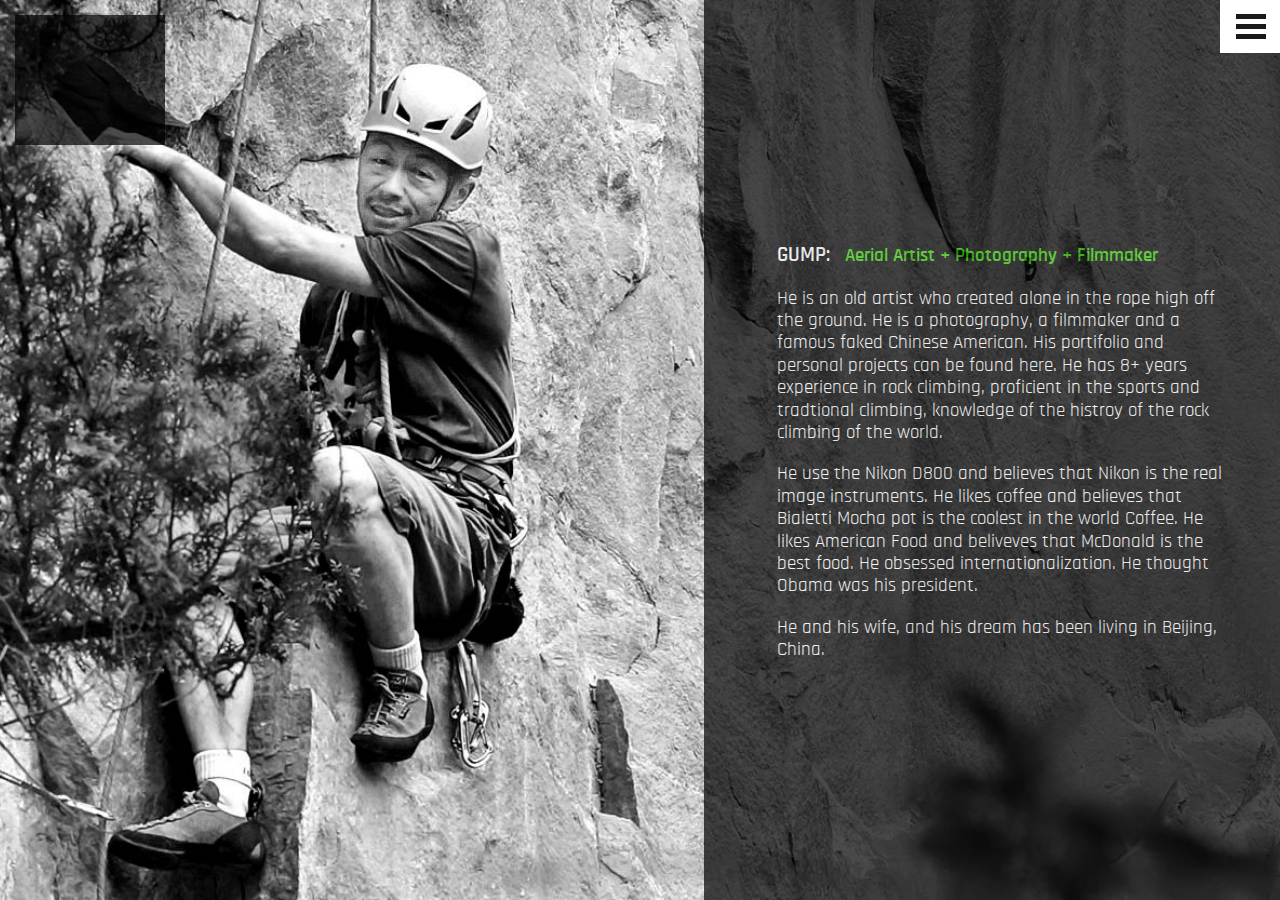
==== commit 19a7bd43: "update the 3 pages to support SEO" ====
--- a/about/index.html
+++ b/about/index.html
@@ -6,7 +6,9 @@
 <html class="no-js" lang="en-US">
 <head>
 	<meta charset="utf-8">
-	<title>About Aerial</title>
+	<meta name="description" content="griff, gump, aerial working, AerialWorking, 高空工作室, 高空艺术, 甘薯, 甘叔, 老艺术家, 攀岩艺术">
+	<meta name="data-spm" content="1">
+	<title>About Aerial Working</title>
 	<meta name="viewport" content="width=device-width, initial-scale=1.0, maximum-scale=1.0, minimum-scale=1.0">
 
 	<script src="/ui/js/modernizr-2.6.2.min.js"></script>
@@ -63,15 +65,16 @@
 </div>
 
 <div id="about">
-<img src="/about/jacktan-bw.jpg" >
+<img src="/about/gump-bw.jpg" >
 <div class="about-page">
 <div class="about-wrap">
 <p class="about-title">GUMP:&nbsp;&nbsp;&nbsp;<b style="font-size:14pt;color: #32cc00">Aerial Artist + Photography + Filmmaker</b></p>
 <br>
-<p class="about-content">He is an old artist who created alone in the rope in a place high off the ground. He is a photography, a filmmaker and a famous faked chinese american. His portifolio and personal projects can be found here. He has 8+ years experience in rock climbing, proficient in the sports and tradtional climbing, knowledge of the histroy of the rock climbing of the world.</p>
+<p class="about-content">He is an old artist who created alone in the rope high off the ground. He is a photography, a filmmaker and a famous faked Chinese American. His portifolio and personal projects can be found here. He has 8+ years experience in rock climbing, proficient in the sports and tradtional climbing, knowledge of the histroy of the rock climbing of the world.</p>
 <br>
-<p class="about-content">XXX MM MMM MM MM MM MM MMM MMM MMM He work with GNU/Linux, Vim, GNU Toolchain and Mutt. Some of his work experience and personal projects can be found here. He has 8+ years Linux kernel experience (Related to Architecture). Proficient in the MIPS Architecture, basic knowledge of ARM, PowerPC, SPARC, x86. Experience of Arduino, Rasperberry Pi, nRF24L01/24LE1, AVR, C51... </p>
-<p class="about-content">He work with GNU/Linux, Vim, GNU Toolchain and Mutt. Some of his work experience and personal projects can be found here. He has 8+ years Linux kernel experience (Related to Architecture). Proficient in the MIPS Architecture, basic knowledge of ARM, PowerPC, SPARC, x86. Experience of Arduino, Rasperberry Pi, nRF24L01/24LE1, AVR, C51... </p>
+<p class="about-content">He use the Nikon D800 and believes that Nikon is the real image instruments. He likes coffee and believes that Bialetti Mocha pot is the coolest in the world Coffee. He likes American Food and beliveves that McDonald is the best food. He obsessed internationalization. He thought Obama was his president. </p>
+<br>
+<p class="about-content">He and his wife, and his dream has been living in Beijing, China.</p>
 </div>
 </div>
 
@@ -86,16 +89,6 @@
 	</div>
 <![endif]-->
 
-<!--
-<script type='text/javascript' src='/ui/js/jquery/ui/core.min.js?ver=1.11.4'></script>
-<script type='text/javascript' src='/ui/js/jquery/ui/widget.min.js?ver=1.11.4'></script>
-<script type='text/javascript' src='/ui/js/jquery/ui/mouse.min.js?ver=1.11.4'></script>
-<script type='text/javascript' src='/ui/js/jquery/ui/resizable.min.js?ver=1.11.4'></script>
-<script type='text/javascript' src='/ui/js/jquery/ui/draggable.min.js?ver=1.11.4'></script>
-<script type='text/javascript' src='/ui/js/jquery/ui/button.min.js?ver=1.11.4'></script>
-<script type='text/javascript' src='/ui/js/jquery/ui/position.min.js?ver=1.11.4'></script>
-<script type='text/javascript' src='/ui/js/jquery/ui/dialog.min.js?ver=1.11.4'></script>
--->
 <script type='text/javascript' src='/ui/js/plugins.min.js'></script>
 <script type='text/javascript' src='/ui/js/init.js'></script>
 
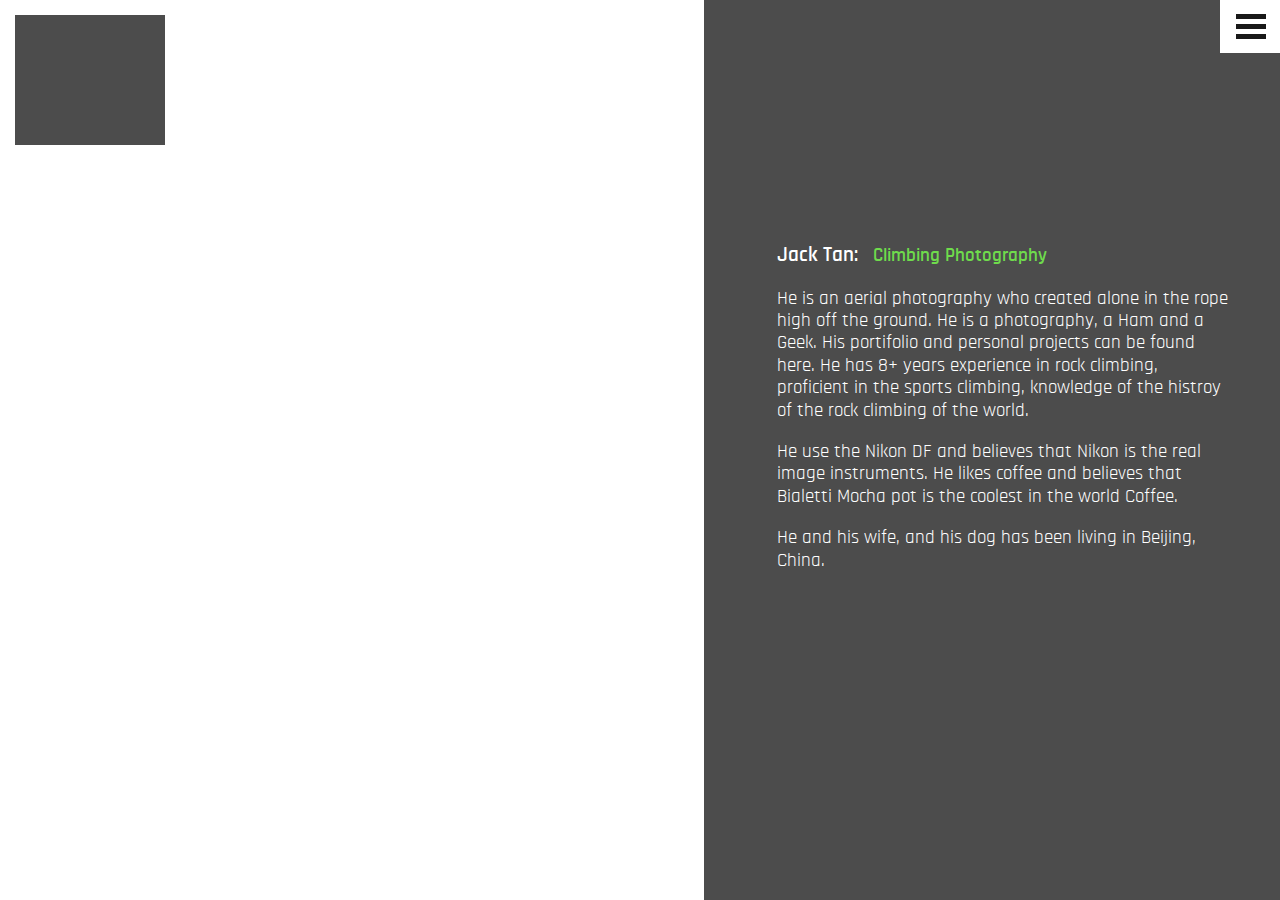
==== commit fb9680dd: "update the index/about-index/gallery-index" ====
--- a/about/index.html
+++ b/about/index.html
@@ -6,9 +6,9 @@
 <html class="no-js" lang="en-US">
 <head>
 	<meta charset="utf-8">
-	<meta name="description" content="griff, gump, aerial working, AerialWorking, 高空工作室, 高空艺术, 甘薯, 甘叔, 老艺术家, 攀岩艺术">
+	<meta name="description" content="Jack Tan Photography, jack tan photography, jack, comcat, Jack, 攀岩摄影, 攀岩记录, 攀岩艺术">
 	<meta name="data-spm" content="1">
-	<title>About Aerial Working</title>
+	<title>Jack Tan Photography</title>
 	<meta name="viewport" content="width=device-width, initial-scale=1.0, maximum-scale=1.0, minimum-scale=1.0">
 
 	<script src="/ui/js/modernizr-2.6.2.min.js"></script>
@@ -43,7 +43,7 @@
 <body class="home page page-id-5 page-template-default page-home">
 <header id="banner" role="banner">
   <div class="brand-wrap">
-    <a class="brand hide-text" href="/">Aerial Working</a>
+    <a class="brand hide-text" href="/">Jack Tan Photography</a>
   </div>
   <nav id="nav-main" role="navigation">
     <a class="nav-toggle" href="#nav"><div class="burg"></div></a>
@@ -51,9 +51,9 @@
 		<li class="menu-artists"><a href="/">Home</a></li>
 		<li class="menu-artists"><a href="/gallery">Gallery</a></li>
 		<li class="menu-about"><a href="/about">About</a></li>
-		<li class="ss-icon menu-%ef%98%90"><a title="Visit our Facebook" href="https://www.facebook.com/AerialWorking">Facebook</a></li>
-		<li class="ss-icon menu-%ef%98%91"><a title="Follow us on Twitter" href="https://weibo.com/AerialWorking"></a></li>
-		<li class="menu-instagram"><a href="http://aerialworking.tumblr.com/">Tumblr</a></li>
+		<li class="ss-icon menu-%ef%98%90"><a title="Visit our Facebook" href="https://www.facebook.com/comcat">Facebook</a></li>
+		<li class="ss-icon menu-%ef%98%91"><a title="Follow us on Twitter" href="https://weibo.com/comcat"></a></li>
+		<li class="menu-instagram"><a href="http://500px.com/comcat">500px</a></li>
 	</ul>
   </nav>
 </header>
@@ -65,16 +65,16 @@
 </div>
 
 <div id="about">
-<img src="/about/gump-bw.jpg" >
+<img src="/about/jacktan-bw.jpg" >
 <div class="about-page">
 <div class="about-wrap">
-<p class="about-title">GUMP:&nbsp;&nbsp;&nbsp;<b style="font-size:14pt;color: #32cc00">Aerial Artist + Photography + Filmmaker</b></p>
+<p class="about-title">Jack Tan:&nbsp;&nbsp;&nbsp;<b style="font-size:14pt;color: #32cc00">Climbing Photography</b></p>
 <br>
-<p class="about-content">He is an old artist who created alone in the rope high off the ground. He is a photography, a filmmaker and a famous faked Chinese American. His portifolio and personal projects can be found here. He has 8+ years experience in rock climbing, proficient in the sports and tradtional climbing, knowledge of the histroy of the rock climbing of the world.</p>
+<p class="about-content">He is an aerial photography who created alone in the rope high off the ground. He is a photography, a Ham and a Geek. His portifolio and personal projects can be found here. He has 8+ years experience in rock climbing, proficient in the sports climbing, knowledge of the histroy of the rock climbing of the world.</p>
 <br>
-<p class="about-content">He use the Nikon D800 and believes that Nikon is the real image instruments. He likes coffee and believes that Bialetti Mocha pot is the coolest in the world Coffee. He likes American Food and beliveves that McDonald is the best food. He obsessed internationalization. He thought Obama was his president. </p>
+<p class="about-content">He use the Nikon DF and believes that Nikon is the real image instruments. He likes coffee and believes that Bialetti Mocha pot is the coolest in the world Coffee. </p>
 <br>
-<p class="about-content">He and his wife, and his dream has been living in Beijing, China.</p>
+<p class="about-content">He and his wife, and his dog has been living in Beijing, China.</p>
 </div>
 </div>
 
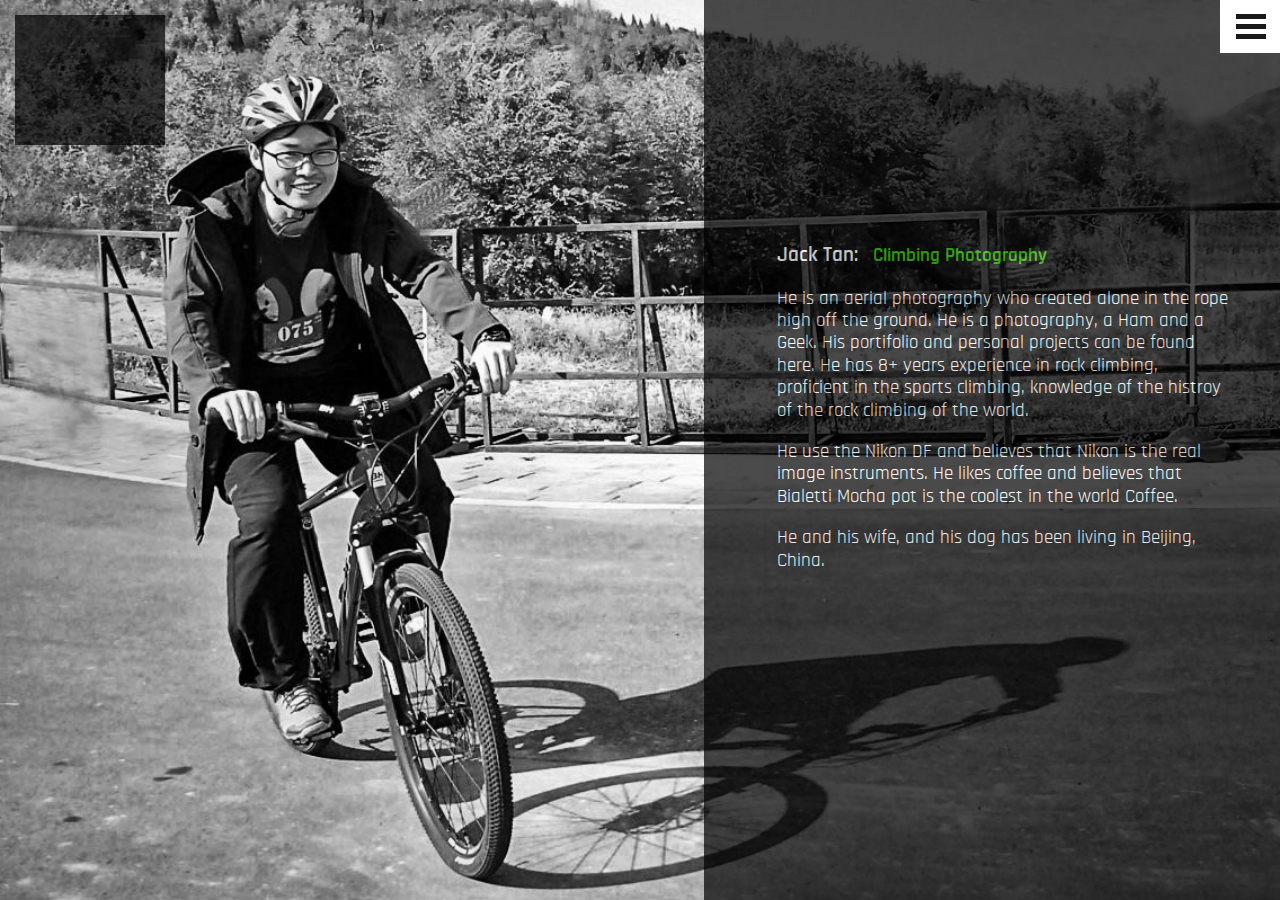
==== commit 0776f2be: "update the about index page" ====
--- a/about/index.html
+++ b/about/index.html
@@ -65,7 +65,7 @@
 </div>
 
 <div id="about">
-<img src="/about/jacktan-bw.jpg" >
+<img src="/ui/img/jacktan-bw.jpg" >
 <div class="about-page">
 <div class="about-wrap">
 <p class="about-title">Jack Tan:&nbsp;&nbsp;&nbsp;<b style="font-size:14pt;color: #32cc00">Climbing Photography</b></p>
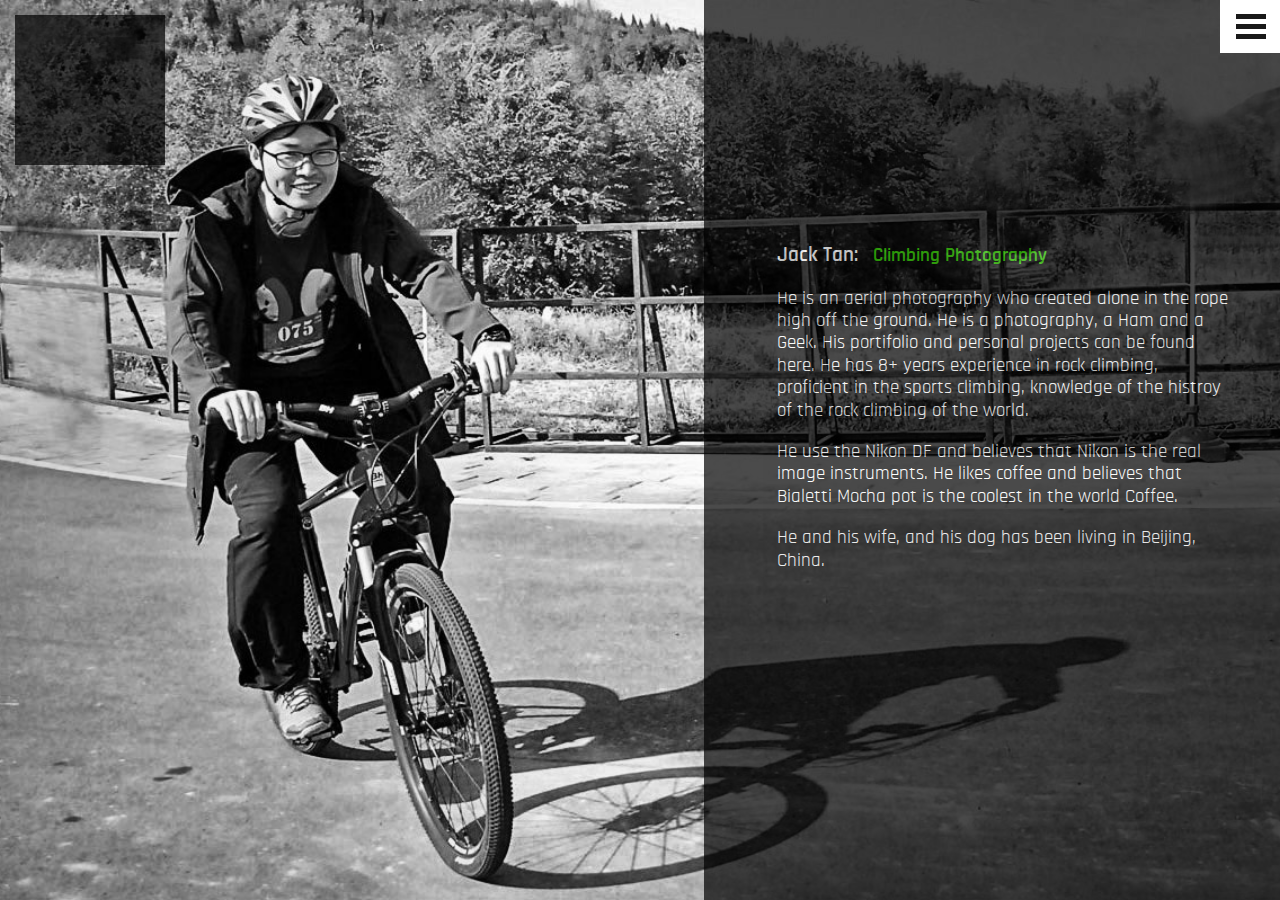
==== commit 40f2ce88: "fixed the ico" ====
--- a/about/index.html
+++ b/about/index.html
@@ -37,7 +37,7 @@
 
 	<style type="text/css">.recentcomments a{display:inline !important;padding:0 !important;margin:0 !important;}</style>
 
-	<link rel="shortcut icon" href="/ui/img/aerial-16.ico">
+	<link rel="shortcut icon" href="/ui/img/logo.ico">
 </head>
 
 <body class="home page page-id-5 page-template-default page-home">
--- a/ui/css/screen.css
+++ b/ui/css/screen.css
@@ -1,2 +1,2 @@
-﻿*{-moz-box-sizing:border-box;-webkit-box-sizing:border-box;box-sizing:border-box}html,body,div,span,applet,object,iframe,h1,h2,h3,h4,h5,h6,p,blockquote,pre,a,abbr,acronym,address,big,cite,code,del,dfn,em,img,ins,kbd,q,s,samp,small,strike,strong,sub,sup,tt,var,b,u,i,center,dl,dt,dd,ol,ul,li,fieldset,form,label,legend,table,caption,tbody,tfoot,thead,tr,th,td,article,aside,canvas,details,embed,figure,figcaption,footer,header,hgroup,menu,nav,output,ruby,section,summary,time,mark,audio,video{margin:0;padding:0;border:0;font:inherit;font-size:100%;vertical-align:baseline}table{border-collapse:collapse;border-spacing:0}caption,th,td{text-align:left;font-weight:normal;vertical-align:middle}q,blockquote{quotes:none}q:before,q:after,blockquote:before,blockquote:after{content:"";content:none}a img{border:none}article,aside,details,figcaption,figure,footer,header,hgroup,menu,nav,section,summary{display:block}button,input{line-height:normal}button,input,select,textarea{font-size:100%;margin:0;vertical-align:baseline;*vertical-align:middle}button,input[type="button"],input[type="reset"],input[type="submit"]{cursor:pointer;*overflow:visible}button::-moz-focus-inner,input::-moz-focus-inner{border:0;padding:0}textarea{overflow:auto;vertical-align:top;resize:vertical}*{-moz-box-sizing:border-box;-webkit-box-sizing:border-box;box-sizing:border-box}.container{*zoom:1;max-width:100%;_width:100%;padding-left:0em;padding-right:0em;margin-left:auto;margin-right:auto}.container:after{content:"";display:table;clear:both}html:hover [class^="ss-"]{-ms-zoom:1}.ss-icon{font-family:"SSSocial";font-style:normal;font-weight:normal;text-decoration:none;text-rendering:optimizeLegibility;white-space:nowrap;-moz-font-feature-settings:"liga=1";-moz-font-feature-settings:"liga";-ms-font-feature-settings:"liga" 1;-o-font-feature-settings:"liga";font-feature-settings:"liga";-webkit-font-smoothing:antialiased}.ss-icon.ss-social,.ss-icon.ss-social-circle{font-family:"SSSocial";font-style:normal;font-weight:normal;text-decoration:none;text-rendering:optimizeLegibility;white-space:nowrap;-moz-font-feature-settings:"liga=1";-moz-font-feature-settings:"liga";-ms-font-feature-settings:"liga" 1;-o-font-feature-settings:"liga";font-feature-settings:"liga";-webkit-font-smoothing:antialiased}[class^="ss-"]:before,[class*=" ss-"]:before,[class^="ss-"][class*=" ss-social"]:before,[class*=" ss-"][class*=" ss-social"]:before,[class^="ss-"].right:after,[class*=" ss-"].right:after,[class^="ss-"][class*=" ss-social"].right:after,[class*=" ss-"][class*=" ss-social"].right:after{font-family:"SSSocial";font-style:normal;font-weight:normal;text-decoration:none;text-rendering:optimizeLegibility;white-space:nowrap;-moz-font-feature-settings:"liga=1";-moz-font-feature-settings:"liga";-ms-font-feature-settings:"liga" 1;-o-font-feature-settings:"liga";font-feature-settings:"liga";-webkit-font-smoothing:antialiased}.ss-icon.ss-social-circle,[class^="ss-"].ss-social-circle:before,[class*=" ss-"].ss-social-circle:before,[class^="ss-"].ss-social-circle.right:after,[class*=" ss-"].ss-social-circle.right:after{font-weight:bold}[class^="ss-"].right:before,[class*=" ss-"].right:before{display:none;content:""}.ss-facebook:before,.ss-facebook.right:after{content:""}.ss-twitter:before,.ss-twitter.right:after{content:""}.ss-linkedin:before,.ss-linkedin.right:after{content:""}.ss-googleplus:before,.ss-googleplus.right:after{content:""}.ss-tumblr:before,.ss-tumblr.right:after{content:""}.ss-wordpress:before,.ss-wordpress.right:after{content:""}.ss-blogger:before,.ss-blogger.right:after{content:""}.ss-posterous:before,.ss-posterous.right:after{content:""}.ss-youtube:before,.ss-youtube.right:after{content:""}.ss-vimeo:before,.ss-vimeo.right:after{content:""}.ss-flickr:before,.ss-flickr.right:after{content:""}.ss-instagram:before,.ss-instagram.right:after{content:""}.ss-pinterest:before,.ss-pinterest.right:after{content:""}.ss-svpply:before,.ss-svpply.right:after{content:""}.ss-readmill:before,.ss-readmill.right:after{content:""}.ss-dropbox:before,.ss-dropbox.right:after{content:""}.ss-dribbble:before,.ss-dribbble.right:after{content:""}.ss-behance:before,.ss-behance.right:after{content:""}.ss-github:before,.ss-github.right:after{content:""}.ss-octocat:before,.ss-octocat.right:after{content:""}.ss-stackoverflow:before,.ss-stackoverflow.right:after{content:""}.ss-paypal:before,.ss-paypal.right:after{content:""}.ss-kickstarter:before,.ss-kickstarter.right:after{content:""}.ss-foursquare:before,.ss-foursquare.right:after{content:""}.ss-skype:before,.ss-skype.right:after{content:""}.ss-rdio:before,.ss-rdio.right:after{content:""}.ss-spotify:before,.ss-spotify.right:after{content:""}.ss-lastfm:before,.ss-lastfm.right:after{content:""}.ss-mail:before,.ss-mail.right:after{content:"✉"}.ss-like:before,.ss-like.right:after{content:"👍"}.ss-rss:before,.ss-rss.right:after{content:""}@media only screen{[class*="block-grid-"]{display:block;padding:0;margin:0 -10px;*zoom:1}[class*="block-grid-"]:before,[class*="block-grid-"]:after{content:" ";display:table}[class*="block-grid-"]:after{clear:both}[class*="block-grid-"]>li{display:block;height:auto;float:left;padding:0 10px 10px}.small-block-grid-1>li{width:100%;padding:0 10px 10px}.small-block-grid-1>li:nth-of-type(1n+1){clear:both}.small-block-grid-2>li{width:50%;padding:0 10px 10px}.small-block-grid-2>li:nth-of-type(2n+1){clear:both}.small-block-grid-3>li{width:33.33333%;padding:0 10px 10px}.small-block-grid-3>li:nth-of-type(3n+1){clear:both}.small-block-grid-4>li{width:25%;padding:0 10px 10px}.small-block-grid-4>li:nth-of-type(4n+1){clear:both}.small-block-grid-5>li{width:20%;padding:0 10px 10px}.small-block-grid-5>li:nth-of-type(5n+1){clear:both}.small-block-grid-6>li{width:16.66667%;padding:0 10px 10px}.small-block-grid-6>li:nth-of-type(6n+1){clear:both}.small-block-grid-7>li{width:14.28571%;padding:0 10px 10px}.small-block-grid-7>li:nth-of-type(7n+1){clear:both}.small-block-grid-8>li{width:12.5%;padding:0 10px 10px}.small-block-grid-8>li:nth-of-type(8n+1){clear:both}.small-block-grid-9>li{width:11.11111%;padding:0 10px 10px}.small-block-grid-9>li:nth-of-type(9n+1){clear:both}.small-block-grid-10>li{width:10%;padding:0 10px 10px}.small-block-grid-10>li:nth-of-type(10n+1){clear:both}.small-block-grid-11>li{width:9.09091%;padding:0 10px 10px}.small-block-grid-11>li:nth-of-type(11n+1){clear:both}.small-block-grid-12>li{width:8.33333%;padding:0 10px 10px}.small-block-grid-12>li:nth-of-type(12n+1){clear:both}}@media only screen and (min-width: 48em){.large-block-grid-1>li{width:100%;padding:0 10px 10px}.large-block-grid-1>li:nth-of-type(1n+1){clear:both}.large-block-grid-2>li{width:50%;padding:0 10px 10px}.large-block-grid-2>li:nth-of-type(2n+1){clear:both}.large-block-grid-3>li{width:33.33333%;padding:0 10px 10px}.large-block-grid-3>li:nth-of-type(3n+1){clear:both}.large-block-grid-4>li{width:25%;padding:0 10px 10px}.large-block-grid-4>li:nth-of-type(4n+1){clear:both}.large-block-grid-5>li{width:20%;padding:0 10px 10px}.large-block-grid-5>li:nth-of-type(5n+1){clear:both}.large-block-grid-6>li{width:16.66667%;padding:0 10px 10px}.large-block-grid-6>li:nth-of-type(6n+1){clear:both}.large-block-grid-7>li{width:14.28571%;padding:0 10px 10px}.large-block-grid-7>li:nth-of-type(7n+1){clear:both}.large-block-grid-8>li{width:12.5%;padding:0 10px 10px}.large-block-grid-8>li:nth-of-type(8n+1){clear:both}.large-block-grid-9>li{width:11.11111%;padding:0 10px 10px}.large-block-grid-9>li:nth-of-type(9n+1){clear:both}.large-block-grid-10>li{width:10%;padding:0 10px 10px}.large-block-grid-10>li:nth-of-type(10n+1){clear:both}.large-block-grid-11>li{width:9.09091%;padding:0 10px 10px}.large-block-grid-11>li:nth-of-type(11n+1){clear:both}.large-block-grid-12>li{width:8.33333%;padding:0 10px 10px}.large-block-grid-12>li:nth-of-type(12n+1){clear:both}[class*="small-block-grid-"]>li{clear:none !important}}@-webkit-keyframes fadeIn{0%{opacity:0}100%{opacity:1}}@-webkit-keyframes fadeOut{0%{opacity:1}100%{opacity:0}}@-webkit-keyframes fadeInUp{0%{opacity:0;-webkit-transform:translateY(20px)}100%{opacity:1;-webkit-transform:translateY(0)}}@-webkit-keyframes fadeOutUp{0%{opacity:1;-webkit-transform:translateY(0)}100%{opacity:0;-webkit-transform:translateY(-20px)}}@-webkit-keyframes fadeInDown{0%{opacity:0;-webkit-transform:translateY(-20px)}100%{opacity:1;-webkit-transform:translateY(0)}}@-webkit-keyframes fadeOutDown{0%{opacity:1;-webkit-transform:translateY(0)}100%{opacity:0;-webkit-transform:translateY(20px)}}@-webkit-keyframes fadeInRight{0%{opacity:0;-webkit-transform:translateX(20px)}100%{opacity:1;-webkit-transform:translateX(0)}}@-webkit-keyframes fadeOutLeft{0%{opacity:1;-webkit-transform:translateX(0)}100%{opacity:0;-webkit-transform:translateX(-20px)}}@-webkit-keyframes fadeInLeft{0%{opacity:0;-webkit-transform:translateX(-20px)}100%{opacity:1;-webkit-transform:translateX(0)}}@-webkit-keyframes fadeOutRight{0%{opacity:1;-webkit-transform:translateX(0)}100%{opacity:0;-webkit-transform:translateX(20px)}}@-webkit-keyframes fadeInUpBig{0%{opacity:0;-webkit-transform:translateY(2000px)}100%{opacity:1;-webkit-transform:translateY(0)}}@-webkit-keyframes fadeOutUpBig{0%{opacity:1;-webkit-transform:translateY(0)}100%{opacity:0;-webkit-transform:translateY(-2000px)}}@-webkit-keyframes fadeInDownBig{0%{opacity:0;-webkit-transform:translateY(-2000px)}100%{opacity:1;-webkit-transform:translateY(0)}}@-webkit-keyframes fadeOutDownBig{0%{opacity:1;-webkit-transform:translateY(0)}100%{opacity:0;-webkit-transform:translateY(2000px)}}@-webkit-keyframes fadeInRightBig{0%{opacity:0;-webkit-transform:translateX(2000px)}100%{opacity:1;-webkit-transform:translateX(0)}}@-webkit-keyframes fadeOutLeftBig{0%{opacity:1;-webkit-transform:translateX(0)}100%{opacity:0;-webkit-transform:translateX(-2000px)}}@-webkit-keyframes fadeInLeftBig{0%{opacity:0;-webkit-transform:translateX(-2000px)}100%{opacity:1;-webkit-transform:translateX(0)}}@-webkit-keyframes fadeOutRightBig{0%{opacity:1;-webkit-transform:translateX(0)}100%{opacity:0;-webkit-transform:translateX(2000px)}}@-webkit-keyframes bounceIn{0%{opacity:0;-webkit-transform:scale(0.3)}50%{opacity:1;-webkit-transform:scale(1.05)}70%{-webkit-transform:scale(0.9)}100%{-webkit-transform:scale(1)}}@-webkit-keyframes bounceInDown{0%{opacity:0;-webkit-transform:translateY(-2000px)}60%{opacity:1;-webkit-transform:translateY(30px)}80%{-webkit-transform:translateY(-10px)}100%{-webkit-transform:translateY(0)}}@-webkit-keyframes bounceInUp{0%{opacity:0;-webkit-transform:translateY(2000px)}60%{opacity:1;-webkit-transform:translateY(-30px)}80%{-webkit-transform:translateY(10px)}100%{-webkit-transform:translateY(0)}}@-webkit-keyframes bounceInRight{0%{opacity:0;-webkit-transform:translateX(2000px)}60%{opacity:1;-webkit-transform:translateX(-30px)}80%{-webkit-transform:translateX(10px)}100%{-webkit-transform:translateX(0)}}@-webkit-keyframes bounceInLeft{0%{opacity:0;-webkit-transform:translateX(-2000px)}60%{opacity:1;-webkit-transform:translateX(30px)}80%{-webkit-transform:translateX(-10px)}100%{-webkit-transform:translateX(0)}}@-webkit-keyframes bounceOut{0%{-webkit-transform:scale(1)}25%{-webkit-transform:scale(0.95)}50%{opacity:1;-webkit-transform:scale(1.1)}100%{opacity:0;-webkit-transform:scale(0.3)}}@-webkit-keyframes bounceOutUp{0%{-webkit-transform:translateY(0)}20%{opacity:1;-webkit-transform:translateY(20px)}100%{opacity:0;-webkit-transform:translateY(-2000px)}}@-webkit-keyframes bounceOutDown{0%{-webkit-transform:translateY(0)}20%{opacity:1;-webkit-transform:translateY(-20px)}100%{opacity:0;-webkit-transform:translateY(2000px)}}@-webkit-keyframes bounceOutLeft{0%{-webkit-transform:translateX(0)}20%{opacity:1;-webkit-transform:translateX(20px)}100%{opacity:0;-webkit-transform:translateX(-2000px)}}@-webkit-keyframes bounceOutRight{0%{-webkit-transform:translateX(0)}20%{opacity:1;-webkit-transform:translateX(-20px)}100%{opacity:0;-webkit-transform:translateX(2000px)}}@-webkit-keyframes flash{0%{opacity:1}25%{opacity:0}50%{opacity:1}75%{opacity:0}100%{opacity:1}}@-webkit-keyframes bounce{0%{-webkit-transform:translateY(0)}20%{-webkit-transform:translateY(0)}40%{-webkit-transform:translateY(-30px)}50%{-webkit-transform:translateY(0)}60%{-webkit-transform:translateY(-15px)}80%{-webkit-transform:translateY(0)}100%{-webkit-transform:translateY(0)}}@-webkit-keyframes shake{0%{-webkit-transform:translateX(0)}10%{-webkit-transform:translateX(-10px)}20%{-webkit-transform:translateX(10px)}30%{-webkit-transform:translateX(-10px)}40%{-webkit-transform:translateX(10px)}50%{-webkit-transform:translateX(-10px)}60%{-webkit-transform:translateX(10px)}70%{-webkit-transform:translateX(-10px)}80%{-webkit-transform:translateX(10px)}90%{-webkit-transform:translateX(-10px)}100%{-webkit-transform:translateX(0)}}@-webkit-keyframes rotateInDownLeft{0%{-webkit-transform-origin:left bottom;-webkit-transform:rotate(-90deg);opacity:0}100%{-webkit-transform-origin:left bottom;-webkit-transform:rotate(0);opacity:1}}@-webkit-keyframes rotateInUpLeft{0%{-webkit-transform-origin:left bottom;-webkit-transform:rotate(90deg);opacity:0}100%{-webkit-transform-origin:left bottom;-webkit-transform:rotate(0);opacity:1}}@-webkit-keyframes rotateInUpRight{0%{-webkit-transform-origin:right bottom;-webkit-transform:rotate(-90deg);opacity:0}100%{-webkit-transform-origin:right bottom;-webkit-transform:rotate(0);opacity:1}}@-webkit-keyframes rotateInDownRight{0%{-webkit-transform-origin:right bottom;-webkit-transform:rotate(90deg);opacity:0}100%{-webkit-transform-origin:right bottom;-webkit-transform:rotate(0);opacity:1}}@-webkit-keyframes rotateOutDownLeft{0%{-webkit-transform-origin:left bottom;-webkit-transform:rotate(0);opacity:1}100%{-webkit-transform-origin:left bottom;-webkit-transform:rotate(90deg);opacity:0}}@-webkit-keyframes rotateOutUpLeft{0%{-webkit-transform-origin:left bottom;-webkit-transform:rotate(0);opacity:1}100%{-webkit-transform-origin:left bottom;-webkit-transform:rotate(-90deg);opacity:0}}@-webkit-keyframes rotateOutDownRight{0%{-webkit-transform-origin:right bottom;-webkit-transform:rotate(0);opacity:1}100%{-webkit-transform-origin:right bottom;-webkit-transform:rotate(-90deg);opacity:0}}@-webkit-keyframes rotateOutUpRight{0%{-webkit-transform-origin:right bottom;-webkit-transform:rotate(0);opacity:1}100%{-webkit-transform-origin:right bottom;-webkit-transform:rotate(90deg);opacity:0}}@-webkit-keyframes rotateIn{0%{-webkit-transform-origin:center center;-webkit-transform:rotate(-200deg);opacity:0}100%{-webkit-transform-origin:center center;-webkit-transform:rotate(0);opacity:1}}@-webkit-keyframes rotateOut{0%{-webkit-transform-origin:center center;-webkit-transform:rotate(0);opacity:1}100%{-webkit-transform-origin:center center;-webkit-transform:rotate(200deg);opacity:0}}@-webkit-keyframes tada{0%{-webkit-transform:scale(1)}10%{-webkit-transform:scale(0.9) rotate(-3deg)}20%{-webkit-transform:scale(0.9) rotate(-3deg)}30%{-webkit-transform:scale(1.1) rotate(3deg)}40%{-webkit-transform:scale(1.1) rotate(-3deg)}50%{-webkit-transform:scale(1.1) rotate(3deg)}60%{-webkit-transform:scale(1.1) rotate(-3deg)}70%{-webkit-transform:scale(1.1) rotate(3deg)}80%{-webkit-transform:scale(1.1) rotate(-3deg)}90%{-webkit-transform:scale(1.1) rotate(3deg)}100%{-webkit-transform:scale(1) rotate(0)}}@-moz-keyframes fadeIn{0%{opacity:0}100%{opacity:1}}@-moz-keyframes fadeOut{0%{opacity:1}100%{opacity:0}}@-moz-keyframes fadeInUp{0%{opacity:0;-moz-transform:translateY(20px)}100%{opacity:1;-moz-transform:translateY(0)}}@-moz-keyframes fadeOutUp{0%{opacity:1;-moz-transform:translateY(0)}100%{opacity:0;-moz-transform:translateY(-20px)}}@-moz-keyframes fadeInDown{0%{opacity:0;-moz-transform:translateY(-20px)}100%{opacity:1;-moz-transform:translateY(0)}}@-moz-keyframes fadeOutDown{0%{opacity:1;-moz-transform:translateY(0)}100%{opacity:0;-moz-transform:translateY(20px)}}@-moz-keyframes fadeInRight{0%{opacity:0;-moz-transform:translateX(20px)}100%{opacity:1;-moz-transform:translateX(0)}}@-moz-keyframes fadeOutLeft{0%{opacity:1;-moz-transform:translateX(0)}100%{opacity:0;-moz-transform:translateX(-20px)}}@-moz-keyframes fadeInLeft{0%{opacity:0;-moz-transform:translateX(-20px)}100%{opacity:1;-moz-transform:translateX(0)}}@-moz-keyframes fadeOutRight{0%{opacity:1;-moz-transform:translateX(0)}100%{opacity:0;-moz-transform:translateX(20px)}}@-moz-keyframes fadeInUpBig{0%{opacity:0;-moz-transform:translateY(2000px)}100%{opacity:1;-moz-transform:translateY(0)}}@-moz-keyframes fadeOutUpBig{0%{opacity:1;-moz-transform:translateY(0)}100%{opacity:0;-moz-transform:translateY(-2000px)}}@-moz-keyframes fadeInDownBig{0%{opacity:0;-moz-transform:translateY(-2000px)}100%{opacity:1;-moz-transform:translateY(0)}}@-moz-keyframes fadeOutDownBig{0%{opacity:1;-moz-transform:translateY(0)}100%{opacity:0;-moz-transform:translateY(2000px)}}@-moz-keyframes fadeInRightBig{0%{opacity:0;-moz-transform:translateX(2000px)}100%{opacity:1;-moz-transform:translateX(0)}}@-moz-keyframes fadeOutLeftBig{0%{opacity:1;-moz-transform:translateX(0)}100%{opacity:0;-moz-transform:translateX(-2000px)}}@-moz-keyframes fadeInLeftBig{0%{opacity:0;-moz-transform:translateX(-2000px)}100%{opacity:1;-moz-transform:translateX(0)}}@-moz-keyframes fadeOutRightBig{0%{opacity:1;-moz-transform:translateX(0)}100%{opacity:0;-moz-transform:translateX(2000px)}}@-moz-keyframes bounceIn{0%{opacity:0;-moz-transform:scale(0.3)}50%{opacity:1;-moz-transform:scale(1.05)}70%{-moz-transform:scale(0.9)}100%{-moz-transform:scale(1)}}@-moz-keyframes bounceInDown{0%{opacity:0;-moz-transform:translateY(-2000px)}60%{opacity:1;-moz-transform:translateY(30px)}80%{-moz-transform:translateY(-10px)}100%{-moz-transform:translateY(0)}}@-moz-keyframes bounceInUp{0%{opacity:0;-moz-transform:translateY(2000px)}60%{opacity:1;-moz-transform:translateY(-30px)}80%{-moz-transform:translateY(10px)}100%{-moz-transform:translateY(0)}}@-moz-keyframes bounceInRight{0%{opacity:0;-moz-transform:translateX(2000px)}60%{opacity:1;-moz-transform:translateX(-30px)}80%{-moz-transform:translateX(10px)}100%{-moz-transform:translateX(0)}}@-moz-keyframes bounceInLeft{0%{opacity:0;-moz-transform:translateX(-2000px)}60%{opacity:1;-moz-transform:translateX(30px)}80%{-moz-transform:translateX(-10px)}100%{-moz-transform:translateX(0)}}@-moz-keyframes bounceOut{0%{-moz-transform:scale(1)}25%{-moz-transform:scale(0.95)}50%{opacity:1;-moz-transform:scale(1.1)}100%{opacity:0;-moz-transform:scale(0.3)}}@-moz-keyframes bounceOutUp{0%{-moz-transform:translateY(0)}20%{opacity:1;-moz-transform:translateY(20px)}100%{opacity:0;-moz-transform:translateY(-2000px)}}@-moz-keyframes bounceOutDown{0%{-moz-transform:translateY(0)}20%{opacity:1;-moz-transform:translateY(-20px)}100%{opacity:0;-moz-transform:translateY(2000px)}}@-moz-keyframes bounceOutLeft{0%{-moz-transform:translateX(0)}20%{opacity:1;-moz-transform:translateX(20px)}100%{opacity:0;-moz-transform:translateX(-2000px)}}@-moz-keyframes bounceOutRight{0%{-moz-transform:translateX(0)}20%{opacity:1;-moz-transform:translateX(-20px)}100%{opacity:0;-moz-transform:translateX(2000px)}}@-moz-keyframes flash{0%{opacity:1}25%{opacity:0}50%{opacity:1}75%{opacity:0}100%{opacity:1}}@-moz-keyframes bounce{0%{-moz-transform:translateY(0)}20%{-moz-transform:translateY(0)}40%{-moz-transform:translateY(-30px)}50%{-moz-transform:translateY(0)}60%{-moz-transform:translateY(-15px)}80%{-moz-transform:translateY(0)}100%{-moz-transform:translateY(0)}}@-moz-keyframes shake{0%{-moz-transform:translateX(0)}10%{-moz-transform:translateX(-10px)}20%{-moz-transform:translateX(10px)}30%{-moz-transform:translateX(-10px)}40%{-moz-transform:translateX(10px)}50%{-moz-transform:translateX(-10px)}60%{-moz-transform:translateX(10px)}70%{-moz-transform:translateX(-10px)}80%{-moz-transform:translateX(10px)}90%{-moz-transform:translateX(-10px)}100%{-moz-transform:translateX(0)}}@-moz-keyframes rotateInDownLeft{0%{-moz-transform-origin:left bottom;-moz-transform:rotate(-90deg);opacity:0}100%{-moz-transform-origin:left bottom;-moz-transform:rotate(0);opacity:1}}@-moz-keyframes rotateInUpLeft{0%{-moz-transform-origin:left bottom;-moz-transform:rotate(90deg);opacity:0}100%{-moz-transform-origin:left bottom;-moz-transform:rotate(0);opacity:1}}@-moz-keyframes rotateInUpRight{0%{-moz-transform-origin:right bottom;-moz-transform:rotate(-90deg);opacity:0}100%{-moz-transform-origin:right bottom;-moz-transform:rotate(0);opacity:1}}@-moz-keyframes rotateInDownRight{0%{-moz-transform-origin:right bottom;-moz-transform:rotate(90deg);opacity:0}100%{-moz-transform-origin:right bottom;-moz-transform:rotate(0);opacity:1}}@-moz-keyframes rotateOutDownLeft{0%{-moz-transform-origin:left bottom;-moz-transform:rotate(0);opacity:1}100%{-moz-transform-origin:left bottom;-moz-transform:rotate(90deg);opacity:0}}@-moz-keyframes rotateOutUpLeft{0%{-moz-transform-origin:left bottom;-moz-transform:rotate(0);opacity:1}100%{-moz-transform-origin:left bottom;-moz-transform:rotate(-90deg);opacity:0}}@-moz-keyframes rotateOutDownRight{0%{-moz-transform-origin:right bottom;-moz-transform:rotate(0);opacity:1}100%{-moz-transform-origin:right bottom;-moz-transform:rotate(-90deg);opacity:0}}@-moz-keyframes rotateOutUpRight{0%{-moz-transform-origin:right bottom;-moz-transform:rotate(0);opacity:1}100%{-moz-transform-origin:right bottom;-moz-transform:rotate(90deg);opacity:0}}@-moz-keyframes rotateIn{0%{-moz-transform-origin:center center;-moz-transform:rotate(-200deg);opacity:0}100%{-moz-transform-origin:center center;-moz-transform:rotate(0);opacity:1}}@-moz-keyframes rotateOut{0%{-moz-transform-origin:center center;-moz-transform:rotate(0);opacity:1}100%{-moz-transform-origin:center center;-moz-transform:rotate(200deg);opacity:0}}@-moz-keyframes tada{0%{-moz-transform:scale(1)}10%{-moz-transform:scale(0.9) rotate(-3deg)}20%{-moz-transform:scale(0.9) rotate(-3deg)}30%{-moz-transform:scale(1.1) rotate(3deg)}40%{-moz-transform:scale(1.1) rotate(-3deg)}50%{-moz-transform:scale(1.1) rotate(3deg)}60%{-moz-transform:scale(1.1) rotate(-3deg)}70%{-moz-transform:scale(1.1) rotate(3deg)}80%{-moz-transform:scale(1.1) rotate(-3deg)}90%{-moz-transform:scale(1.1) rotate(3deg)}100%{-moz-transform:scale(1) rotate(0)}}@-ms-keyframes fadeIn{0%{opacity:0}100%{opacity:1}}@-ms-keyframes fadeOut{0%{opacity:1}100%{opacity:0}}@-ms-keyframes fadeInUp{0%{opacity:0;-ms-transform:translateY(20px)}100%{opacity:1;-ms-transform:translateY(0)}}@-ms-keyframes fadeOutUp{0%{opacity:1;-ms-transform:translateY(0)}100%{opacity:0;-ms-transform:translateY(-20px)}}@-ms-keyframes fadeInDown{0%{opacity:0;-ms-transform:translateY(-20px)}100%{opacity:1;-ms-transform:translateY(0)}}@-ms-keyframes fadeOutDown{0%{opacity:1;-ms-transform:translateY(0)}100%{opacity:0;-ms-transform:translateY(20px)}}@-ms-keyframes fadeInRight{0%{opacity:0;-ms-transform:translateX(20px)}100%{opacity:1;-ms-transform:translateX(0)}}@-ms-keyframes fadeOutLeft{0%{opacity:1;-ms-transform:translateX(0)}100%{opacity:0;-ms-transform:translateX(-20px)}}@-ms-keyframes fadeInLeft{0%{opacity:0;-ms-transform:translateX(-20px)}100%{opacity:1;-ms-transform:translateX(0)}}@-ms-keyframes fadeOutRight{0%{opacity:1;-ms-transform:translateX(0)}100%{opacity:0;-ms-transform:translateX(20px)}}@-ms-keyframes fadeInUpBig{0%{opacity:0;-ms-transform:translateY(2000px)}100%{opacity:1;-ms-transform:translateY(0)}}@-ms-keyframes fadeOutUpBig{0%{opacity:1;-ms-transform:translateY(0)}100%{opacity:0;-ms-transform:translateY(-2000px)}}@-ms-keyframes fadeInDownBig{0%{opacity:0;-ms-transform:translateY(-2000px)}100%{opacity:1;-ms-transform:translateY(0)}}@-ms-keyframes fadeOutDownBig{0%{opacity:1;-ms-transform:translateY(0)}100%{opacity:0;-ms-transform:translateY(2000px)}}@-ms-keyframes fadeInRightBig{0%{opacity:0;-ms-transform:translateX(2000px)}100%{opacity:1;-ms-transform:translateX(0)}}@-ms-keyframes fadeOutLeftBig{0%{opacity:1;-ms-transform:translateX(0)}100%{opacity:0;-ms-transform:translateX(-2000px)}}@-ms-keyframes fadeInLeftBig{0%{opacity:0;-ms-transform:translateX(-2000px)}100%{opacity:1;-ms-transform:translateX(0)}}@-ms-keyframes fadeOutRightBig{0%{opacity:1;-ms-transform:translateX(0)}100%{opacity:0;-ms-transform:translateX(2000px)}}@-ms-keyframes bounceIn{0%{opacity:0;-ms-transform:scale(0.3)}50%{opacity:1;-ms-transform:scale(1.05)}70%{-ms-transform:scale(0.9)}100%{-ms-transform:scale(1)}}@-ms-keyframes bounceInDown{0%{opacity:0;-ms-transform:translateY(-2000px)}60%{opacity:1;-ms-transform:translateY(30px)}80%{-ms-transform:translateY(-10px)}100%{-ms-transform:translateY(0)}}@-ms-keyframes bounceInUp{0%{opacity:0;-ms-transform:translateY(2000px)}60%{opacity:1;-ms-transform:translateY(-30px)}80%{-ms-transform:translateY(10px)}100%{-ms-transform:translateY(0)}}@-ms-keyframes bounceInRight{0%{opacity:0;-ms-transform:translateX(2000px)}60%{opacity:1;-ms-transform:translateX(-30px)}80%{-ms-transform:translateX(10px)}100%{-ms-transform:translateX(0)}}@-ms-keyframes bounceInLeft{0%{opacity:0;-ms-transform:translateX(-2000px)}60%{opacity:1;-ms-transform:translateX(30px)}80%{-ms-transform:translateX(-10px)}100%{-ms-transform:translateX(0)}}@-ms-keyframes bounceOut{0%{-ms-transform:scale(1)}25%{-ms-transform:scale(0.95)}50%{opacity:1;-ms-transform:scale(1.1)}100%{opacity:0;-ms-transform:scale(0.3)}}@-ms-keyframes bounceOutUp{0%{-ms-transform:translateY(0)}20%{opacity:1;-ms-transform:translateY(20px)}100%{opacity:0;-ms-transform:translateY(-2000px)}}@-ms-keyframes bounceOutDown{0%{-ms-transform:translateY(0)}20%{opacity:1;-ms-transform:translateY(-20px)}100%{opacity:0;-ms-transform:translateY(2000px)}}@-ms-keyframes bounceOutLeft{0%{-ms-transform:translateX(0)}20%{opacity:1;-ms-transform:translateX(20px)}100%{opacity:0;-ms-transform:translateX(-2000px)}}@-ms-keyframes bounceOutRight{0%{-ms-transform:translateX(0)}20%{opacity:1;-ms-transform:translateX(-20px)}100%{opacity:0;-ms-transform:translateX(2000px)}}@-ms-keyframes flash{0%{opacity:1}25%{opacity:0}50%{opacity:1}75%{opacity:0}100%{opacity:1}}@-ms-keyframes bounce{0%{-ms-transform:translateY(0)}20%{-ms-transform:translateY(0)}40%{-ms-transform:translateY(-30px)}50%{-ms-transform:translateY(0)}60%{-ms-transform:translateY(-15px)}80%{-ms-transform:translateY(0)}100%{-ms-transform:translateY(0)}}@-ms-keyframes shake{0%{-ms-transform:translateX(0)}10%{-ms-transform:translateX(-10px)}20%{-ms-transform:translateX(10px)}30%{-ms-transform:translateX(-10px)}40%{-ms-transform:translateX(10px)}50%{-ms-transform:translateX(-10px)}60%{-ms-transform:translateX(10px)}70%{-ms-transform:translateX(-10px)}80%{-ms-transform:translateX(10px)}90%{-ms-transform:translateX(-10px)}100%{-ms-transform:translateX(0)}}@-ms-keyframes rotateInDownLeft{0%{-ms-transform-origin:left bottom;-ms-transform:rotate(-90deg);opacity:0}100%{-ms-transform-origin:left bottom;-ms-transform:rotate(0);opacity:1}}@-ms-keyframes rotateInUpLeft{0%{-ms-transform-origin:left bottom;-ms-transform:rotate(90deg);opacity:0}100%{-ms-transform-origin:left bottom;-ms-transform:rotate(0);opacity:1}}@-ms-keyframes rotateInUpRight{0%{-ms-transform-origin:right bottom;-ms-transform:rotate(-90deg);opacity:0}100%{-ms-transform-origin:right bottom;-ms-transform:rotate(0);opacity:1}}@-ms-keyframes rotateInDownRight{0%{-ms-transform-origin:right bottom;-ms-transform:rotate(90deg);opacity:0}100%{-ms-transform-origin:right bottom;-ms-transform:rotate(0);opacity:1}}@-ms-keyframes rotateOutDownLeft{0%{-ms-transform-origin:left bottom;-ms-transform:rotate(0);opacity:1}100%{-ms-transform-origin:left bottom;-ms-transform:rotate(90deg);opacity:0}}@-ms-keyframes rotateOutUpLeft{0%{-ms-transform-origin:left bottom;-ms-transform:rotate(0);opacity:1}100%{-ms-transform-origin:left bottom;-ms-transform:rotate(-90deg);opacity:0}}@-ms-keyframes rotateOutDownRight{0%{-ms-transform-origin:right bottom;-ms-transform:rotate(0);opacity:1}100%{-ms-transform-origin:right bottom;-ms-transform:rotate(-90deg);opacity:0}}@-ms-keyframes rotateOutUpRight{0%{-ms-transform-origin:right bottom;-ms-transform:rotate(0);opacity:1}100%{-ms-transform-origin:right bottom;-ms-transform:rotate(90deg);opacity:0}}@-ms-keyframes rotateIn{0%{-ms-transform-origin:center center;-ms-transform:rotate(-200deg);opacity:0}100%{-ms-transform-origin:center center;-ms-transform:rotate(0);opacity:1}}@-ms-keyframes rotateOut{0%{-ms-transform-origin:center center;-ms-transform:rotate(0);opacity:1}100%{-ms-transform-origin:center center;-ms-transform:rotate(200deg);opacity:0}}@-ms-keyframes tada{0%{-ms-transform:scale(1)}10%{-ms-transform:scale(0.9) rotate(-3deg)}20%{-ms-transform:scale(0.9) rotate(-3deg)}30%{-ms-transform:scale(1.1) rotate(3deg)}40%{-ms-transform:scale(1.1) rotate(-3deg)}50%{-ms-transform:scale(1.1) rotate(3deg)}60%{-ms-transform:scale(1.1) rotate(-3deg)}70%{-ms-transform:scale(1.1) rotate(3deg)}80%{-ms-transform:scale(1.1) rotate(-3deg)}90%{-ms-transform:scale(1.1) rotate(3deg)}100%{-ms-transform:scale(1) rotate(0)}}@keyframes fadeIn{0%{opacity:0}100%{opacity:1}}@keyframes fadeOut{0%{opacity:1}100%{opacity:0}}@keyframes fadeInUp{0%{opacity:0;transform:translateY(20px)}100%{opacity:1;transform:translateY(0)}}@keyframes fadeOutUp{0%{opacity:1;transform:translateY(0)}100%{opacity:0;transform:translateY(-20px)}}@keyframes fadeInDown{0%{opacity:0;transform:translateY(-20px)}100%{opacity:1;transform:translateY(0)}}@keyframes fadeOutDown{0%{opacity:1;transform:translateY(0)}100%{opacity:0;transform:translateY(20px)}}@keyframes fadeInRight{0%{opacity:0;transform:translateX(20px)}100%{opacity:1;transform:translateX(0)}}@keyframes fadeOutLeft{0%{opacity:1;transform:translateX(0)}100%{opacity:0;transform:translateX(-20px)}}@keyframes fadeInLeft{0%{opacity:0;transform:translateX(-20px)}100%{opacity:1;transform:translateX(0)}}@keyframes fadeOutRight{0%{opacity:1;transform:translateX(0)}100%{opacity:0;transform:translateX(20px)}}@keyframes fadeInUpBig{0%{opacity:0;transform:translateY(2000px)}100%{opacity:1;transform:translateY(0)}}@keyframes fadeOutUpBig{0%{opacity:1;transform:translateY(0)}100%{opacity:0;transform:translateY(-2000px)}}@keyframes fadeInDownBig{0%{opacity:0;transform:translateY(-2000px)}100%{opacity:1;transform:translateY(0)}}@keyframes fadeOutDownBig{0%{opacity:1;transform:translateY(0)}100%{opacity:0;transform:translateY(2000px)}}@keyframes fadeInRightBig{0%{opacity:0;transform:translateX(2000px)}100%{opacity:1;transform:translateX(0)}}@keyframes fadeOutLeftBig{0%{opacity:1;transform:translateX(0)}100%{opacity:0;transform:translateX(-2000px)}}@keyframes fadeInLeftBig{0%{opacity:0;transform:translateX(-2000px)}100%{opacity:1;transform:translateX(0)}}@keyframes fadeOutRightBig{0%{opacity:1;transform:translateX(0)}100%{opacity:0;transform:translateX(2000px)}}@keyframes bounceIn{0%{opacity:0;transform:scale(0.3)}50%{opacity:1;transform:scale(1.05)}70%{transform:scale(0.9)}100%{transform:scale(1)}}@keyframes bounceInDown{0%{opacity:0;transform:translateY(-2000px)}60%{opacity:1;transform:translateY(30px)}80%{transform:translateY(-10px)}100%{transform:translateY(0)}}@keyframes bounceInUp{0%{opacity:0;transform:translateY(2000px)}60%{opacity:1;transform:translateY(-30px)}80%{transform:translateY(10px)}100%{transform:translateY(0)}}@keyframes bounceInRight{0%{opacity:0;transform:translateX(2000px)}60%{opacity:1;transform:translateX(-30px)}80%{transform:translateX(10px)}100%{transform:translateX(0)}}@keyframes bounceInLeft{0%{opacity:0;transform:translateX(-2000px)}60%{opacity:1;transform:translateX(30px)}80%{transform:translateX(-10px)}100%{transform:translateX(0)}}@keyframes bounceOut{0%{transform:scale(1)}25%{transform:scale(0.95)}50%{opacity:1;transform:scale(1.1)}100%{opacity:0;transform:scale(0.3)}}@keyframes bounceOutUp{0%{transform:translateY(0)}20%{opacity:1;transform:translateY(20px)}100%{opacity:0;transform:translateY(-2000px)}}@keyframes bounceOutDown{0%{transform:translateY(0)}20%{opacity:1;transform:translateY(-20px)}100%{opacity:0;transform:translateY(2000px)}}@keyframes bounceOutLeft{0%{transform:translateX(0)}20%{opacity:1;transform:translateX(20px)}100%{opacity:0;transform:translateX(-2000px)}}@keyframes bounceOutRight{0%{transform:translateX(0)}20%{opacity:1;transform:translateX(-20px)}100%{opacity:0;transform:translateX(2000px)}}@keyframes flash{0%{opacity:1}25%{opacity:0}50%{opacity:1}75%{opacity:0}100%{opacity:1}}@keyframes bounce{0%{transform:translateY(0)}20%{transform:translateY(0)}40%{transform:translateY(-30px)}50%{transform:translateY(0)}60%{transform:translateY(-15px)}80%{transform:translateY(0)}100%{transform:translateY(0)}}@keyframes shake{0%{transform:translateX(0)}10%{transform:translateX(-10px)}20%{transform:translateX(10px)}30%{transform:translateX(-10px)}40%{transform:translateX(10px)}50%{transform:translateX(-10px)}60%{transform:translateX(10px)}70%{transform:translateX(-10px)}80%{transform:translateX(10px)}90%{transform:translateX(-10px)}100%{transform:translateX(0)}}@keyframes rotateInDownLeft{0%{transform-origin:left bottom;transform:rotate(-90deg);opacity:0}100%{transform-origin:left bottom;transform:rotate(0);opacity:1}}@keyframes rotateInUpLeft{0%{transform-origin:left bottom;transform:rotate(90deg);opacity:0}100%{transform-origin:left bottom;transform:rotate(0);opacity:1}}@keyframes rotateInUpRight{0%{transform-origin:right bottom;transform:rotate(-90deg);opacity:0}100%{transform-origin:right bottom;transform:rotate(0);opacity:1}}@keyframes rotateInDownRight{0%{transform-origin:right bottom;transform:rotate(90deg);opacity:0}100%{transform-origin:right bottom;transform:rotate(0);opacity:1}}@keyframes rotateOutDownLeft{0%{transform-origin:left bottom;transform:rotate(0);opacity:1}100%{transform-origin:left bottom;transform:rotate(90deg);opacity:0}}@keyframes rotateOutUpLeft{0%{transform-origin:left bottom;transform:rotate(0);opacity:1}100%{transform-origin:left bottom;transform:rotate(-90deg);opacity:0}}@keyframes rotateOutDownRight{0%{transform-origin:right bottom;transform:rotate(0);opacity:1}100%{transform-origin:right bottom;transform:rotate(-90deg);opacity:0}}@keyframes rotateOutUpRight{0%{transform-origin:right bottom;transform:rotate(0);opacity:1}100%{transform-origin:right bottom;transform:rotate(90deg);opacity:0}}@keyframes rotateIn{0%{transform-origin:center center;transform:rotate(-200deg);opacity:0}100%{transform-origin:center center;transform:rotate(0);opacity:1}}@keyframes rotateOut{0%{transform-origin:center center;transform:rotate(0);opacity:1}100%{transform-origin:center center;transform:rotate(200deg);opacity:0}}@keyframes tada{0%{transform:scale(1)}10%{transform:scale(0.9) rotate(-3deg)}20%{transform:scale(0.9) rotate(-3deg)}30%{transform:scale(1.1) rotate(3deg)}40%{transform:scale(1.1) rotate(-3deg)}50%{transform:scale(1.1) rotate(3deg)}60%{transform:scale(1.1) rotate(-3deg)}70%{transform:scale(1.1) rotate(3deg)}80%{transform:scale(1.1) rotate(-3deg)}90%{transform:scale(1.1) rotate(3deg)}100%{transform:scale(1) rotate(0)}}@font-face{font-family:"SSSocial";src:url('../fonts/symbolset/social/ss-social-regular.eot?1363884434');src:url('../fonts/symbolset/social/ss-social-regular.eot?&1363884434#iefix') format('embedded-opentype'),url('../fonts/symbolset/social/ss-social-regular.woff?1363880372') format('woff'),url('../fonts/symbolset/social/ss-social-regular.ttf?1363880372') format('truetype');font-weight:normal;font-style:normal}@font-face{font-family:"SSStandard";src:url('../fonts/symbolset/standard/ss-standard.eot?1350596996');src:url('../fonts/symbolset/standard/ss-standard.eot?&1350596996#iefix') format('embedded-opentype'),url('../fonts/symbolset/standard/ss-standard.woff?1350596766') format('woff'),url('../fonts/symbolset/standard/ss-standard.ttf?1350596766') format('truetype');font-weight:normal;font-style:normal}@font-face{font-family:"Vevo";src:url('../fonts/vevo/vevo.eot?1378398897');src:url('../fonts/vevo/vevo.eot?&1378398897#iefix') format('embedded-opentype'),url('../fonts/vevo/vevo.woff?1378398897') format('woff'),url('../fonts/vevo/vevo.ttf?1378398897') format('truetype');font-weight:normal;font-style:normal}@font-face{font-family:"Museo Slab";src:url('../fonts/museo/Museo_Slab_700.eot?1362498303');src:url('../fonts/museo/Museo_Slab_700.eot?&1362498303#iefix') format('embedded-opentype'),url('../fonts/museo/Museo_Slab_700.woff?1362498303') format('woff'),url('../fonts/museo/Museo_Slab_700.ttf?1362498303') format('truetype');font-weight:normal;font-style:normal}@font-face{font-family:"Museo Sans";src:url('../fonts/museo/MuseoSans_500.eot?1362498305');src:url('../fonts/museo/MuseoSans_500.eot?&1362498305#iefix') format('embedded-opentype'),url('../fonts/museo/MuseoSans_500.woff?1362498305') format('woff'),url('../fonts/museo/MuseoSans_500.ttf?1362498305') format('truetype');font-weight:normal;font-style:normal}@font-face{font-family:"Neuzeit Regular";src:url('../fonts/neuzeit/neuzeit-regular/Neuzeit-Grotesk.eot?1419276022');src:url('../fonts/neuzeit/neuzeit-regular/Neuzeit-Grotesk.eot?&1419276022#iefix') format('embedded-opentype'),url('../fonts/neuzeit/neuzeit-regular/Neuzeit-Grotesk.woff?1419276022') format('woff'),url('../fonts/neuzeit/neuzeit-regular/Neuzeit-Grotesk.ttf?1419276022') format('truetype');font-weight:normal;font-style:normal}@font-face{font-family:"Neuzeit Black";src:url('../fonts/neuzeit/neuzeit-black/Neuzeit-Grotesk-Black.eot?1419276018');src:url('../fonts/neuzeit/neuzeit-black/Neuzeit-Grotesk-Black.eot?&1419276018#iefix') format('embedded-opentype'),url('../fonts/neuzeit/neuzeit-black/Neuzeit-Grotesk-Black.woff?1419276018') format('woff'),url('../fonts/neuzeit/neuzeit-black/Neuzeit-Grotesk-Black.ttf?1419276018') format('truetype');font-weight:normal;font-style:normal}.clearfix,.container{overflow:hidden;*zoom:1}.pie-clearfix{*zoom:1}.pie-clearfix:after{content:"";display:table;clear:both}img{max-width:100%;height:auto}.hide-text{text-indent:100%;white-space:nowrap;overflow:hidden;font-size:0}.is-hidden{display:none}.is-shown,.is-block{display:block}.is-uppercase{text-transform:uppercase;letter-spacing:1px}.is-lowercase{text-transform:lowercase}.hide{display:none}.ss-icon{font-family:"SSSocial"}.icon{font-family:"SSStandard"}.vevo-icon{font-family:"Vevo";font-weight:normal;font-style:normal;display:inline-block;text-decoration:inherit}.fadeOut{-webkit-animation:fadeOut 1s 0.2s ease both;-moz-animation:fadeOut 1s 0.2s ease both;-ms-animation:fadeOut 1s 0.2s ease both;-o-animation:fadeOut 1s 0.2s ease both;animation:fadeOut 1s 0.2s ease both}.flex-video{position:relative;padding-top:1.5em;padding-bottom:57.25%;height:0;margin-bottom:1em;overflow:hidden}.flex-video iframe,.flex-video object,.flex-video embed,.flex-video video{position:absolute;top:0;left:0;width:100%;height:100%}#fbcomments,.fb-comments,.fb-comments iframe[style],.fb-comments span{width:100% !important}::-moz-selection{background:#191919;color:#fff;text-shadow:none}::selection{background:#191919;color:#fff;text-shadow:none}html{height:100%;width:100%}html{font-size:100%}body{background:#fff;color:#191919;font-family:"Neuzeit Regular",sans-serif}a:link,a:visited{color:#191919;text-decoration:none;-moz-transition:0.3s;-o-transition:0.3s;-webkit-transition:0.3s;transition:0.3s}a:link:hover,a:link:focus,a:link:active,a:visited:hover,a:visited:focus,a:visited:active{color:#191919}h1{font-size:2em;line-height:1.25em;margin:0 0 0.5em 0;font-weight:500}h2,h3,h4,h5,h6{font-size:1.5625em;line-height:1.28em;margin:1.28em 0 0.64em 0;font-weight:500}p,pre,label{font-size:1em;line-height:1.5em;margin:0 0 1em 0}ol,ul{font-size:1em;line-height:1.5em;margin:0 0 2em 0}li{line-height:auto}ul{list-style-position:outside;list-style-type:disc}ol{list-style-position:outside;list-style-type:decimal}strong,b{font-weight:600}em,i,q{font-style:italic}blockquote{padding-left:1em;border-left:0.3125em solid grey;line-height:normal;margin:0}blockquote p{font-style:italic;margin:0;font-size:1.25em;line-height:1.2em;margin:1.2em 0 1.2em 0}#slides img{max-width:initial}#slides{position:relative}#slides .slides-container{display:none}#slides .scrollable{*zoom:1;position:relative;top:0;left:0;overflow-y:auto;-webkit-overflow-scrolling:touch;height:100%}#slides .scrollable:after{content:"";display:table;clear:both}.slides-navigation{margin:0 auto;position:absolute;z-index:3;top:46%;width:100%}.slides-navigation a{position:absolute;display:block}.slides-navigation a.prev{left:0}.slides-navigation a.next{right:0}.slides-pagination{position:absolute;z-index:3;bottom:0;text-align:center;width:100%}.slides-pagination a{border:2px solid #222;border-radius:15px;width:10px;height:10px;display:inline-block;margin:2px}.slides-pagination a.current{background:#222}h1,h2,h3,h4{font-family:"Neuzeit Black",serif;font-weight:normal}p{line-height:2em}ol{list-style-position:inside;list-style-type:decimal}ul{list-style:none}.container{margin:0 auto;width:95%;position:relative;z-index:1}#main{*zoom:1;max-width:100%;_width:100%;padding-left:0em;padding-right:0em;margin-left:auto;margin-right:auto;padding-left:0%;padding-right:0%}#main:after{content:"";display:table;clear:both}.page-content,.artist-post{width:100%;float:left;margin-right:0%;display:inline}.artist-grid li{width:25%;float:left;margin-right:0%;display:inline}.press-post{width:83.33333%;float:left;margin-right:0%;display:inline;padding-left:20%}#main{-moz-transition:0.5s;-o-transition:0.5s;-webkit-transition:0.5s;transition:0.5s}#slides .caption-wrap{position:absolute;max-width:33%;padding:0.6em;bottom:10%;left:5%;border:5px solid RGBA(190,235,159,0.6)}#slides .caption{background:#79bd8f;filter: alpha(opacity=70); opacity: 0.7;padding:2em}#slides .caption .artist{font-family:"Neuzeit Black",serif;font-size:3.375em;line-height:1.18519em;margin:0;line-height:1;color:#fff}#slides .caption .dark{color:#fff}#slides .caption .byline{font-family:"Neuzeit Regular",sans-serif;font-size:1.125em;line-height:1.33333em;color:#fff;line-height:1;margin-bottom:0}.slides-navigation{top:52.5%}.slides-navigation a{display:block;text-decoration:none;background:#191919;color:#beeb9f;font-size:1.875em;line-height:1.33333em;margin:0;text-align:center;height:80px;width:80px;top:-80px;-moz-border-radius:50%;-webkit-border-radius:50%;border-radius:50%;-moz-transition:0.2s;-o-transition:0.2s;-webkit-transition:0.2s;transition:0.2s}.slides-navigation a.next{padding:20px 30px 20px 0;margin-right:-40px}.slides-navigation a.prev{padding:20px 0 20px 30px;margin-left:-40px}.slides-navigation a:hover{background:#beeb9f;color:#191919}.nav-toggle{position:absolute;display:block;top:0;left:-60px;padding:1.5em 1em;background:#fff}.nav-toggle .burg{display:block;height:5px;width:30px;background:#191919;position:relative;-moz-transition:0.2s;-o-transition:0.2s;-webkit-transition:0.2s;transition:0.2s}.nav-toggle .burg:before{content:"";position:absolute;top:-10px;width:30px;height:5px;background:#191919;-moz-transition:0.2s;-o-transition:0.2s;-webkit-transition:0.2s;transition:0.2s}.nav-toggle .burg:after{content:"";position:absolute;top:10px;width:30px;height:5px;background:#191919;-moz-transition:0.2s;-o-transition:0.2s;-webkit-transition:0.2s;transition:0.2s}.nav-toggle .activeBurg{background:transparent}.nav-toggle .activeBurg:before{-moz-transform:rotate(45deg) !important;-ms-transform:rotate(45deg) !important;-webkit-transform:rotate(45deg) !important;transform:rotate(45deg) !important;top:0}.nav-toggle .activeBurg:after{-moz-transform:rotate(-45deg) !important;-ms-transform:rotate(-45deg) !important;-webkit-transform:rotate(-45deg) !important;transform:rotate(-45deg) !important;top:0}.nav-toggle:hover .burg:before{-moz-transform:translateY(-2px);-ms-transform:translateY(-2px);-webkit-transform:translateY(-2px);transform:translateY(-2px)}.nav-toggle:hover .burg:after{-moz-transform:translateY(2px);-ms-transform:translateY(2px);-webkit-transform:translateY(2px);transform:translateY(2px)}.nav-toggle:hover .activeBurg:before,.nav-toggle:hover .activeBurg:after{-moz-transform:translateY(0);-ms-transform:translateY(0);-webkit-transform:translateY(0);transform:translateY(0)}#banner .brand-wrap{position:fixed;top:15px;left:15px;z-index:10;background:#000;filter: alpha(opacity=70); opacity: 0.7;padding:15px}#banner .brand{background:url(../img/logo.png) no-repeat;display:block;width:120px;height:100px;-moz-background-size:cover;-o-background-size:cover;-webkit-background-size:cover;background-size:cover;vertical-align:middle}#banner #nav-main{background:#fff;position:fixed;top:0;right:-33%;padding:2em 1em;height:100%;z-index:10;width:33%;-moz-transition:0.5s;-o-transition:0.5s;-webkit-transition:0.5s;transition:0.5s}#banner #nav-main.menu-open{-moz-transform:translate3d(-100%, 0, 0);-ms-transform:translate3d(-100%, 0, 0);-webkit-transform:translate3d(-100%, 0, 0);transform:translate3d(-100%, 0, 0)}#banner .menu-toggle{position:absolute;top:0;left:-100%;background:#fff;padding:1em}#banner .nav{font-family:"Neuzeit Black",serif;list-style:none;text-align:right;margin:0;display:inline-block;width:100%}#banner .nav li{display:block;text-align:center;border-bottom:1px solid #191919;padding:1em 0;-moz-transition:0.3s;-o-transition:0.3s;-webkit-transition:0.3s;transition:0.3s}#banner .nav li:hover{background:#191919}#banner .nav li:hover a{color:#fff}#banner .nav li:last-child{border-bottom:none}#banner .nav li a{position:relative;color:#191919;display:block;font-size:1em;line-height:1.5em}#banner .nav li:hover>ul{display:block}#banner .nav .dropdown{position:relative}#banner .nav .dropdown-menu{position:absolute;background:#fff;text-align:center;z-index:50;padding:1em 1em 0.5em;margin-bottom:60px;top:-110px;display:none;-moz-box-shadow:0 0 5px rgba(25,25,25,0.5);-webkit-box-shadow:0 0 5px rgba(25,25,25,0.5);box-shadow:0 0 5px rgba(25,25,25,0.5);-moz-transition:0.5s;-o-transition:0.5s;-webkit-transition:0.5s;transition:0.5s}#banner .nav .dropdown-menu:after{position:absolute;content:"";width:0;height:0;border-left:20px solid transparent;border-right:20px solid transparent;border-top:20px solid #fff;bottom:-10px;left:7px}#banner .nav .dropdown-menu li{margin:0 0.5em;display:inline-block !important}#banner .nav .dropdown-menu li a{color:#191919;border:none}#banner .nav .dropdown-menu li a:hover{color:#beeb9f}.page-header{margin:3em auto 5em}.page-header .brand{background:url(../img/logo.png);height:182px;width:282px;display:block}.page-header .page-title h1{padding-top:1.35em;text-align:right}.home-header{margin:1em auto 0}.artist-grid{list-style:none}.artist-grid .brand{background:url(../img/logo.png) no-repeat;display:block;width:100%;max-width:253px;height:149px;text-align:center;margin:20% auto 0}.artist-grid li{display:inline-block;position:relative;line-height:0;overflow:hidden;-webkit-animation:fadeInDown 1s 0.2s ease both;-moz-animation:fadeInDown 1s 0.2s ease both;-ms-animation:fadeInDown 1s 0.2s ease both;-o-animation:fadeInDown 1s 0.2s ease both;animation:fadeInDown 1s 0.2s ease both}.artist-grid li a{display:block;line-height:0}.artist-grid li a:hover .artist-title{-moz-transform:translate3d(0, -100%, 0);-ms-transform:translate3d(0, -100%, 0);-webkit-transform:translate3d(0, -100%, 0);transform:translate3d(0, -100%, 0)}.artist-grid li a .artist-title{position:absolute;bottom:-45px;width:100%;background:#191919;color:#fff;padding:0.5em 1em;-moz-transition:0.3s;-o-transition:0.3s;-webkit-transition:0.3s;transition:0.3s}.artist-grid li a .artist-title h2{font-family:"Neuzeit Regular",sans-serif;margin:0;line-height:1;padding:0;text-align:left;font-size:0.875em;line-height:1.71429em}.artist-grid li a .artist-title h2:after{content:"+";display:inline-block;float:right}.view-artist-grid{font-size:2.25em;line-height:1.11111em;display:block;position:fixed;bottom:20px;right:20px;z-index:5;color:#191919}.view-artist-grid:hover{color:#beeb9f !important}.artist-post{-webkit-animation:fadeInRight 1s 0.2s ease both;-moz-animation:fadeInRight 1s 0.2s ease both;-ms-animation:fadeInRight 1s 0.2s ease both;-o-animation:fadeInRight 1s 0.2s ease both;animation:fadeInRight 1s 0.2s ease both}.artist-post header{position:relative;min-height:65vh;background-size:cover;background-position:center -150px;background-repeat:no-repeat}.artist-post header .container{max-width:65em;height:65vh}.artist-post header .entry-title{background:#fff;color:#191919;padding:1em 1em 0.5em;display:inline-block;position:absolute;bottom:0;left:0;margin:0;line-height:1}.artist-post header .social{position:absolute;display:inline-block;list-style:none;text-align:center;margin:0;background:url(../images/app/white-diagonal.png);padding:1em;bottom:10px;right:0}.artist-post header .social li{display:inline-block;margin:0 1em}.artist-post header .social li a{color:#fff;font-size:1.875em;line-height:1.33333em}.artist-post header .social li a:hover{color:#beeb9f}.artist-post header .social .icon-black a{color:#191919}.artist-post header .social .vevo-icon a{font-family:"Vevo"}.artist-post header .social .vevo-icon a:before{content:""}.artist-post .bio{margin:5em auto 2em}.artist-post .bio .container{max-width:65em}.artist-post .bio h1{font-size:1.5em;line-height:1.33333em}.artist-post .bio p{font-size:0.875em;line-height:1.71429em}.artist-post footer .container{max-width:65em}.artist-post footer #sc-player .track-details .track-title{color:#191919}.artist-post footer #sc-player .player{background:url(../images/app/black-diagonal.png);padding:1em;margin-top:1em}.artist-post footer a{color:#191919;font-weight:bold}.artist-post footer a:hover{color:#fff}#sc-player .track-details,#sc-player .player{*zoom:1;max-width:100%;_width:100%;padding-left:0em;padding-right:0em;margin-left:auto;margin-right:auto;padding-left:0%;padding-right:0%}#sc-player .track-details:after,#sc-player .player:after{content:"";display:table;clear:both}#sc-player .track-details{margin:0 0 1em 0}#sc-player .track-details .track-title{width:91.66667%;float:left;margin-right:0%;display:inline;color:#fff;font-size:0.875em;line-height:1.71429em;margin:0;padding:0}#sc-player .track-details .icon{width:8.33333%;float:right;margin-right:0;*margin-left:0em;display:inline;text-align:right;font-weight:normal}#sc-player .player #controls{width:8.33333%;float:left;margin-right:0%;display:inline;font-size:1.875em;line-height:1.33333em;color:#fff;cursor:pointer;-moz-transition:0.3s;-o-transition:0.3s;-webkit-transition:0.3s;transition:0.3s}#sc-player .player #controls:hover{color:#191919}#sc-player .player .play{display:block}#sc-player .player .pause{display:none}#sc-player .player .playing .play{display:none}#sc-player .player .playing .pause{display:block}#sc-player .player #waveform{width:83.33333%;float:right;margin-right:0;*margin-left:0em;display:inline;height:2em}.page-content{-webkit-animation:fadeInRight 1s 0.2s ease both;-moz-animation:fadeInRight 1s 0.2s ease both;-ms-animation:fadeInRight 1s 0.2s ease both;-o-animation:fadeInRight 1s 0.2s ease both;animation:fadeInRight 1s 0.2s ease both}.page-content .content .container{width:65em}.page-content img{margin:0 0 1em 0}.single-press #banner{display:none}.press-post{margin:5em auto}.press-post .logo{font-size:3.75em;line-height:1.06667em;text-align:center}.press-post .sc-player{margin:2em auto}.press-post .contact-info{background:#191919;color:#fff;padding:1em;line-height:1.5em;margin:2em auto}.press-post .contact-info a{color:#fff}.press-post .contact-info a:hover{color:#beeb9f}#content-info{margin:4em auto 0;padding:1em 2em 0;text-align:right;text-transform:uppercase;color:#191919}#content-info p{font-size:0.75em;line-height:1.33333em}#dialog{display:none}.ui-widget{font-family:"Neuzeit Regular",sans-serif}.ui-widget .ext-site{color:#beeb9f}.ui-dialog .ui-dialog-content{font-size:0.875em;line-height:1.71429em}.ui-button-text-only .ui-button-text{font-family:"Neuzeit Black",serif;text-transform:uppercase;font-size:0.875em;line-height:1.71429em;padding:0.2em 0.8em}.ui-dialog .ui-dialog-title{font-family:"Neuzeit Black",serif;text-transform:uppercase;font-size:0.875em;line-height:1.71429em}#error{background:#191919;color:#fff;padding:1em;text-align:center;height:220px;width:220px;position:fixed;top:50%;left:50%;margin:-110px 0 0 -110px;-moz-border-radius:50%;-webkit-border-radius:50%;border-radius:50%}#error p{font-size:0.875em;line-height:1.71429em}#mobile_rotate{background:#191919 url(../images/app/ipad_rotate.png) center 5em no-repeat;position:fixed;height:100%;width:100%;bottom:0;left:0;z-index:999999999999999999;text-align:center;color:#fff;display:none}#mobile_rotate a{color:#beeb9f}#mobile_rotate h1{font-size:1.25em;line-height:1.2em;margin-top:12em;margin-bottom:0;padding-bottom:0}#mobile_rotate p{font-size:0.75em;line-height:1.33333em;padding:0 1em}.deprecated-browser-overlay{background:#fff;position:fixed;height:100%;width:100%;top:0;left:0;z-index:99999;text-align:left;padding:5em}.deprecated-browser-overlay .the-message{width:45em}.deprecated-browser-overlay .the-message .logo{background:url(../img/logo.png) center center no-repeat;display:block;height:182px;width:282px;margin:0 0 2em}.deprecated-browser-overlay .the-message .super{font-size:8em;margin-bottom:0}.deprecated-browser-overlay .the-message p{font-size:1.5em}.deprecated-browser-overlay .the-message a{border-bottom:1px solid #191919}.deprecated-browser-overlay .the-message a:hover,.deprecated-browser-overlay .the-message a:active{color:#beeb9f;border-color:#191919}@media screen and (min-width: 20em) and (max-width: 61.25em){.container{width:90%}#banner #nav-main{right:-80%;width:80%}#slides .caption-wrap{position:absolute;max-width:80%;padding:0.6em;bottom:10%;left:5%;border:5px solid #beeb9f;}#slides .caption{background:#79bd8f;padding:1em}#slides .caption .artist{font-size:2.25em;line-height:1.11111em}#slides .caption .byline{font-size:0.75em;line-height:1.33333em}.slides-navigation a{height:50px;width:50px;top:-50px}.slides-navigation a.next{padding:5px 20px 10px 0;margin-right:-25px}.slides-navigation a.prev{padding:5px 0 10px 20px;margin-left:-25px}.page-content,.artist-post{width:100%;float:left;margin-right:0%;display:inline}.artist-post header{background-position:center center}.artist-post header .entry-title,.artist-post header .social{position:relative}.artist-post header .entry-title{padding:0.5em;margin-top:40vh;font-size:1.5em;line-height:1.33333em}.artist-post header .social{padding:0.5em;bottom:0}.artist-post header .social li{margin:0.5em}.artist-post header .social li a{font-size:1.5em;line-height:1.33333em}.artist-grid li{width:100%;float:left;margin-right:0%;display:inline}.artist-grid li a .artist-title{bottom:0}.artist-grid li a:hover .artist-title{-moz-transform:translate3d(0, 0, 0);-ms-transform:translate3d(0, 0, 0);-webkit-transform:translate3d(0, 0, 0);transform:translate3d(0, 0, 0)}.artist-grid .brand{margin:12.5% auto}.press-post{width:100%;float:left;margin-right:0%;display:inline;padding-left:0%}}@media screen and (min-width: 30em){.container{width:65em}}@media print{body{font-size:62.5%;line-height:1em}}@media screen and (max-width: 769px){-webkit-text-size-adjust:none}
+﻿*{-moz-box-sizing:border-box;-webkit-box-sizing:border-box;box-sizing:border-box}html,body,div,span,applet,object,iframe,h1,h2,h3,h4,h5,h6,p,blockquote,pre,a,abbr,acronym,address,big,cite,code,del,dfn,em,img,ins,kbd,q,s,samp,small,strike,strong,sub,sup,tt,var,b,u,i,center,dl,dt,dd,ol,ul,li,fieldset,form,label,legend,table,caption,tbody,tfoot,thead,tr,th,td,article,aside,canvas,details,embed,figure,figcaption,footer,header,hgroup,menu,nav,output,ruby,section,summary,time,mark,audio,video{margin:0;padding:0;border:0;font:inherit;font-size:100%;vertical-align:baseline}table{border-collapse:collapse;border-spacing:0}caption,th,td{text-align:left;font-weight:normal;vertical-align:middle}q,blockquote{quotes:none}q:before,q:after,blockquote:before,blockquote:after{content:"";content:none}a img{border:none}article,aside,details,figcaption,figure,footer,header,hgroup,menu,nav,section,summary{display:block}button,input{line-height:normal}button,input,select,textarea{font-size:100%;margin:0;vertical-align:baseline;*vertical-align:middle}button,input[type="button"],input[type="reset"],input[type="submit"]{cursor:pointer;*overflow:visible}button::-moz-focus-inner,input::-moz-focus-inner{border:0;padding:0}textarea{overflow:auto;vertical-align:top;resize:vertical}*{-moz-box-sizing:border-box;-webkit-box-sizing:border-box;box-sizing:border-box}.container{*zoom:1;max-width:100%;_width:100%;padding-left:0em;padding-right:0em;margin-left:auto;margin-right:auto}.container:after{content:"";display:table;clear:both}html:hover [class^="ss-"]{-ms-zoom:1}.ss-icon{font-family:"SSSocial";font-style:normal;font-weight:normal;text-decoration:none;text-rendering:optimizeLegibility;white-space:nowrap;-moz-font-feature-settings:"liga=1";-moz-font-feature-settings:"liga";-ms-font-feature-settings:"liga" 1;-o-font-feature-settings:"liga";font-feature-settings:"liga";-webkit-font-smoothing:antialiased}.ss-icon.ss-social,.ss-icon.ss-social-circle{font-family:"SSSocial";font-style:normal;font-weight:normal;text-decoration:none;text-rendering:optimizeLegibility;white-space:nowrap;-moz-font-feature-settings:"liga=1";-moz-font-feature-settings:"liga";-ms-font-feature-settings:"liga" 1;-o-font-feature-settings:"liga";font-feature-settings:"liga";-webkit-font-smoothing:antialiased}[class^="ss-"]:before,[class*=" ss-"]:before,[class^="ss-"][class*=" ss-social"]:before,[class*=" ss-"][class*=" ss-social"]:before,[class^="ss-"].right:after,[class*=" ss-"].right:after,[class^="ss-"][class*=" ss-social"].right:after,[class*=" ss-"][class*=" ss-social"].right:after{font-family:"SSSocial";font-style:normal;font-weight:normal;text-decoration:none;text-rendering:optimizeLegibility;white-space:nowrap;-moz-font-feature-settings:"liga=1";-moz-font-feature-settings:"liga";-ms-font-feature-settings:"liga" 1;-o-font-feature-settings:"liga";font-feature-settings:"liga";-webkit-font-smoothing:antialiased}.ss-icon.ss-social-circle,[class^="ss-"].ss-social-circle:before,[class*=" ss-"].ss-social-circle:before,[class^="ss-"].ss-social-circle.right:after,[class*=" ss-"].ss-social-circle.right:after{font-weight:bold}[class^="ss-"].right:before,[class*=" ss-"].right:before{display:none;content:""}.ss-facebook:before,.ss-facebook.right:after{content:""}.ss-twitter:before,.ss-twitter.right:after{content:""}.ss-linkedin:before,.ss-linkedin.right:after{content:""}.ss-googleplus:before,.ss-googleplus.right:after{content:""}.ss-tumblr:before,.ss-tumblr.right:after{content:""}.ss-wordpress:before,.ss-wordpress.right:after{content:""}.ss-blogger:before,.ss-blogger.right:after{content:""}.ss-posterous:before,.ss-posterous.right:after{content:""}.ss-youtube:before,.ss-youtube.right:after{content:""}.ss-vimeo:before,.ss-vimeo.right:after{content:""}.ss-flickr:before,.ss-flickr.right:after{content:""}.ss-instagram:before,.ss-instagram.right:after{content:""}.ss-pinterest:before,.ss-pinterest.right:after{content:""}.ss-svpply:before,.ss-svpply.right:after{content:""}.ss-readmill:before,.ss-readmill.right:after{content:""}.ss-dropbox:before,.ss-dropbox.right:after{content:""}.ss-dribbble:before,.ss-dribbble.right:after{content:""}.ss-behance:before,.ss-behance.right:after{content:""}.ss-github:before,.ss-github.right:after{content:""}.ss-octocat:before,.ss-octocat.right:after{content:""}.ss-stackoverflow:before,.ss-stackoverflow.right:after{content:""}.ss-paypal:before,.ss-paypal.right:after{content:""}.ss-kickstarter:before,.ss-kickstarter.right:after{content:""}.ss-foursquare:before,.ss-foursquare.right:after{content:""}.ss-skype:before,.ss-skype.right:after{content:""}.ss-rdio:before,.ss-rdio.right:after{content:""}.ss-spotify:before,.ss-spotify.right:after{content:""}.ss-lastfm:before,.ss-lastfm.right:after{content:""}.ss-mail:before,.ss-mail.right:after{content:"✉"}.ss-like:before,.ss-like.right:after{content:"👍"}.ss-rss:before,.ss-rss.right:after{content:""}@media only screen{[class*="block-grid-"]{display:block;padding:0;margin:0 -10px;*zoom:1}[class*="block-grid-"]:before,[class*="block-grid-"]:after{content:" ";display:table}[class*="block-grid-"]:after{clear:both}[class*="block-grid-"]>li{display:block;height:auto;float:left;padding:0 10px 10px}.small-block-grid-1>li{width:100%;padding:0 10px 10px}.small-block-grid-1>li:nth-of-type(1n+1){clear:both}.small-block-grid-2>li{width:50%;padding:0 10px 10px}.small-block-grid-2>li:nth-of-type(2n+1){clear:both}.small-block-grid-3>li{width:33.33333%;padding:0 10px 10px}.small-block-grid-3>li:nth-of-type(3n+1){clear:both}.small-block-grid-4>li{width:25%;padding:0 10px 10px}.small-block-grid-4>li:nth-of-type(4n+1){clear:both}.small-block-grid-5>li{width:20%;padding:0 10px 10px}.small-block-grid-5>li:nth-of-type(5n+1){clear:both}.small-block-grid-6>li{width:16.66667%;padding:0 10px 10px}.small-block-grid-6>li:nth-of-type(6n+1){clear:both}.small-block-grid-7>li{width:14.28571%;padding:0 10px 10px}.small-block-grid-7>li:nth-of-type(7n+1){clear:both}.small-block-grid-8>li{width:12.5%;padding:0 10px 10px}.small-block-grid-8>li:nth-of-type(8n+1){clear:both}.small-block-grid-9>li{width:11.11111%;padding:0 10px 10px}.small-block-grid-9>li:nth-of-type(9n+1){clear:both}.small-block-grid-10>li{width:10%;padding:0 10px 10px}.small-block-grid-10>li:nth-of-type(10n+1){clear:both}.small-block-grid-11>li{width:9.09091%;padding:0 10px 10px}.small-block-grid-11>li:nth-of-type(11n+1){clear:both}.small-block-grid-12>li{width:8.33333%;padding:0 10px 10px}.small-block-grid-12>li:nth-of-type(12n+1){clear:both}}@media only screen and (min-width: 48em){.large-block-grid-1>li{width:100%;padding:0 10px 10px}.large-block-grid-1>li:nth-of-type(1n+1){clear:both}.large-block-grid-2>li{width:50%;padding:0 10px 10px}.large-block-grid-2>li:nth-of-type(2n+1){clear:both}.large-block-grid-3>li{width:33.33333%;padding:0 10px 10px}.large-block-grid-3>li:nth-of-type(3n+1){clear:both}.large-block-grid-4>li{width:25%;padding:0 10px 10px}.large-block-grid-4>li:nth-of-type(4n+1){clear:both}.large-block-grid-5>li{width:20%;padding:0 10px 10px}.large-block-grid-5>li:nth-of-type(5n+1){clear:both}.large-block-grid-6>li{width:16.66667%;padding:0 10px 10px}.large-block-grid-6>li:nth-of-type(6n+1){clear:both}.large-block-grid-7>li{width:14.28571%;padding:0 10px 10px}.large-block-grid-7>li:nth-of-type(7n+1){clear:both}.large-block-grid-8>li{width:12.5%;padding:0 10px 10px}.large-block-grid-8>li:nth-of-type(8n+1){clear:both}.large-block-grid-9>li{width:11.11111%;padding:0 10px 10px}.large-block-grid-9>li:nth-of-type(9n+1){clear:both}.large-block-grid-10>li{width:10%;padding:0 10px 10px}.large-block-grid-10>li:nth-of-type(10n+1){clear:both}.large-block-grid-11>li{width:9.09091%;padding:0 10px 10px}.large-block-grid-11>li:nth-of-type(11n+1){clear:both}.large-block-grid-12>li{width:8.33333%;padding:0 10px 10px}.large-block-grid-12>li:nth-of-type(12n+1){clear:both}[class*="small-block-grid-"]>li{clear:none !important}}@-webkit-keyframes fadeIn{0%{opacity:0}100%{opacity:1}}@-webkit-keyframes fadeOut{0%{opacity:1}100%{opacity:0}}@-webkit-keyframes fadeInUp{0%{opacity:0;-webkit-transform:translateY(20px)}100%{opacity:1;-webkit-transform:translateY(0)}}@-webkit-keyframes fadeOutUp{0%{opacity:1;-webkit-transform:translateY(0)}100%{opacity:0;-webkit-transform:translateY(-20px)}}@-webkit-keyframes fadeInDown{0%{opacity:0;-webkit-transform:translateY(-20px)}100%{opacity:1;-webkit-transform:translateY(0)}}@-webkit-keyframes fadeOutDown{0%{opacity:1;-webkit-transform:translateY(0)}100%{opacity:0;-webkit-transform:translateY(20px)}}@-webkit-keyframes fadeInRight{0%{opacity:0;-webkit-transform:translateX(20px)}100%{opacity:1;-webkit-transform:translateX(0)}}@-webkit-keyframes fadeOutLeft{0%{opacity:1;-webkit-transform:translateX(0)}100%{opacity:0;-webkit-transform:translateX(-20px)}}@-webkit-keyframes fadeInLeft{0%{opacity:0;-webkit-transform:translateX(-20px)}100%{opacity:1;-webkit-transform:translateX(0)}}@-webkit-keyframes fadeOutRight{0%{opacity:1;-webkit-transform:translateX(0)}100%{opacity:0;-webkit-transform:translateX(20px)}}@-webkit-keyframes fadeInUpBig{0%{opacity:0;-webkit-transform:translateY(2000px)}100%{opacity:1;-webkit-transform:translateY(0)}}@-webkit-keyframes fadeOutUpBig{0%{opacity:1;-webkit-transform:translateY(0)}100%{opacity:0;-webkit-transform:translateY(-2000px)}}@-webkit-keyframes fadeInDownBig{0%{opacity:0;-webkit-transform:translateY(-2000px)}100%{opacity:1;-webkit-transform:translateY(0)}}@-webkit-keyframes fadeOutDownBig{0%{opacity:1;-webkit-transform:translateY(0)}100%{opacity:0;-webkit-transform:translateY(2000px)}}@-webkit-keyframes fadeInRightBig{0%{opacity:0;-webkit-transform:translateX(2000px)}100%{opacity:1;-webkit-transform:translateX(0)}}@-webkit-keyframes fadeOutLeftBig{0%{opacity:1;-webkit-transform:translateX(0)}100%{opacity:0;-webkit-transform:translateX(-2000px)}}@-webkit-keyframes fadeInLeftBig{0%{opacity:0;-webkit-transform:translateX(-2000px)}100%{opacity:1;-webkit-transform:translateX(0)}}@-webkit-keyframes fadeOutRightBig{0%{opacity:1;-webkit-transform:translateX(0)}100%{opacity:0;-webkit-transform:translateX(2000px)}}@-webkit-keyframes bounceIn{0%{opacity:0;-webkit-transform:scale(0.3)}50%{opacity:1;-webkit-transform:scale(1.05)}70%{-webkit-transform:scale(0.9)}100%{-webkit-transform:scale(1)}}@-webkit-keyframes bounceInDown{0%{opacity:0;-webkit-transform:translateY(-2000px)}60%{opacity:1;-webkit-transform:translateY(30px)}80%{-webkit-transform:translateY(-10px)}100%{-webkit-transform:translateY(0)}}@-webkit-keyframes bounceInUp{0%{opacity:0;-webkit-transform:translateY(2000px)}60%{opacity:1;-webkit-transform:translateY(-30px)}80%{-webkit-transform:translateY(10px)}100%{-webkit-transform:translateY(0)}}@-webkit-keyframes bounceInRight{0%{opacity:0;-webkit-transform:translateX(2000px)}60%{opacity:1;-webkit-transform:translateX(-30px)}80%{-webkit-transform:translateX(10px)}100%{-webkit-transform:translateX(0)}}@-webkit-keyframes bounceInLeft{0%{opacity:0;-webkit-transform:translateX(-2000px)}60%{opacity:1;-webkit-transform:translateX(30px)}80%{-webkit-transform:translateX(-10px)}100%{-webkit-transform:translateX(0)}}@-webkit-keyframes bounceOut{0%{-webkit-transform:scale(1)}25%{-webkit-transform:scale(0.95)}50%{opacity:1;-webkit-transform:scale(1.1)}100%{opacity:0;-webkit-transform:scale(0.3)}}@-webkit-keyframes bounceOutUp{0%{-webkit-transform:translateY(0)}20%{opacity:1;-webkit-transform:translateY(20px)}100%{opacity:0;-webkit-transform:translateY(-2000px)}}@-webkit-keyframes bounceOutDown{0%{-webkit-transform:translateY(0)}20%{opacity:1;-webkit-transform:translateY(-20px)}100%{opacity:0;-webkit-transform:translateY(2000px)}}@-webkit-keyframes bounceOutLeft{0%{-webkit-transform:translateX(0)}20%{opacity:1;-webkit-transform:translateX(20px)}100%{opacity:0;-webkit-transform:translateX(-2000px)}}@-webkit-keyframes bounceOutRight{0%{-webkit-transform:translateX(0)}20%{opacity:1;-webkit-transform:translateX(-20px)}100%{opacity:0;-webkit-transform:translateX(2000px)}}@-webkit-keyframes flash{0%{opacity:1}25%{opacity:0}50%{opacity:1}75%{opacity:0}100%{opacity:1}}@-webkit-keyframes bounce{0%{-webkit-transform:translateY(0)}20%{-webkit-transform:translateY(0)}40%{-webkit-transform:translateY(-30px)}50%{-webkit-transform:translateY(0)}60%{-webkit-transform:translateY(-15px)}80%{-webkit-transform:translateY(0)}100%{-webkit-transform:translateY(0)}}@-webkit-keyframes shake{0%{-webkit-transform:translateX(0)}10%{-webkit-transform:translateX(-10px)}20%{-webkit-transform:translateX(10px)}30%{-webkit-transform:translateX(-10px)}40%{-webkit-transform:translateX(10px)}50%{-webkit-transform:translateX(-10px)}60%{-webkit-transform:translateX(10px)}70%{-webkit-transform:translateX(-10px)}80%{-webkit-transform:translateX(10px)}90%{-webkit-transform:translateX(-10px)}100%{-webkit-transform:translateX(0)}}@-webkit-keyframes rotateInDownLeft{0%{-webkit-transform-origin:left bottom;-webkit-transform:rotate(-90deg);opacity:0}100%{-webkit-transform-origin:left bottom;-webkit-transform:rotate(0);opacity:1}}@-webkit-keyframes rotateInUpLeft{0%{-webkit-transform-origin:left bottom;-webkit-transform:rotate(90deg);opacity:0}100%{-webkit-transform-origin:left bottom;-webkit-transform:rotate(0);opacity:1}}@-webkit-keyframes rotateInUpRight{0%{-webkit-transform-origin:right bottom;-webkit-transform:rotate(-90deg);opacity:0}100%{-webkit-transform-origin:right bottom;-webkit-transform:rotate(0);opacity:1}}@-webkit-keyframes rotateInDownRight{0%{-webkit-transform-origin:right bottom;-webkit-transform:rotate(90deg);opacity:0}100%{-webkit-transform-origin:right bottom;-webkit-transform:rotate(0);opacity:1}}@-webkit-keyframes rotateOutDownLeft{0%{-webkit-transform-origin:left bottom;-webkit-transform:rotate(0);opacity:1}100%{-webkit-transform-origin:left bottom;-webkit-transform:rotate(90deg);opacity:0}}@-webkit-keyframes rotateOutUpLeft{0%{-webkit-transform-origin:left bottom;-webkit-transform:rotate(0);opacity:1}100%{-webkit-transform-origin:left bottom;-webkit-transform:rotate(-90deg);opacity:0}}@-webkit-keyframes rotateOutDownRight{0%{-webkit-transform-origin:right bottom;-webkit-transform:rotate(0);opacity:1}100%{-webkit-transform-origin:right bottom;-webkit-transform:rotate(-90deg);opacity:0}}@-webkit-keyframes rotateOutUpRight{0%{-webkit-transform-origin:right bottom;-webkit-transform:rotate(0);opacity:1}100%{-webkit-transform-origin:right bottom;-webkit-transform:rotate(90deg);opacity:0}}@-webkit-keyframes rotateIn{0%{-webkit-transform-origin:center center;-webkit-transform:rotate(-200deg);opacity:0}100%{-webkit-transform-origin:center center;-webkit-transform:rotate(0);opacity:1}}@-webkit-keyframes rotateOut{0%{-webkit-transform-origin:center center;-webkit-transform:rotate(0);opacity:1}100%{-webkit-transform-origin:center center;-webkit-transform:rotate(200deg);opacity:0}}@-webkit-keyframes tada{0%{-webkit-transform:scale(1)}10%{-webkit-transform:scale(0.9) rotate(-3deg)}20%{-webkit-transform:scale(0.9) rotate(-3deg)}30%{-webkit-transform:scale(1.1) rotate(3deg)}40%{-webkit-transform:scale(1.1) rotate(-3deg)}50%{-webkit-transform:scale(1.1) rotate(3deg)}60%{-webkit-transform:scale(1.1) rotate(-3deg)}70%{-webkit-transform:scale(1.1) rotate(3deg)}80%{-webkit-transform:scale(1.1) rotate(-3deg)}90%{-webkit-transform:scale(1.1) rotate(3deg)}100%{-webkit-transform:scale(1) rotate(0)}}@-moz-keyframes fadeIn{0%{opacity:0}100%{opacity:1}}@-moz-keyframes fadeOut{0%{opacity:1}100%{opacity:0}}@-moz-keyframes fadeInUp{0%{opacity:0;-moz-transform:translateY(20px)}100%{opacity:1;-moz-transform:translateY(0)}}@-moz-keyframes fadeOutUp{0%{opacity:1;-moz-transform:translateY(0)}100%{opacity:0;-moz-transform:translateY(-20px)}}@-moz-keyframes fadeInDown{0%{opacity:0;-moz-transform:translateY(-20px)}100%{opacity:1;-moz-transform:translateY(0)}}@-moz-keyframes fadeOutDown{0%{opacity:1;-moz-transform:translateY(0)}100%{opacity:0;-moz-transform:translateY(20px)}}@-moz-keyframes fadeInRight{0%{opacity:0;-moz-transform:translateX(20px)}100%{opacity:1;-moz-transform:translateX(0)}}@-moz-keyframes fadeOutLeft{0%{opacity:1;-moz-transform:translateX(0)}100%{opacity:0;-moz-transform:translateX(-20px)}}@-moz-keyframes fadeInLeft{0%{opacity:0;-moz-transform:translateX(-20px)}100%{opacity:1;-moz-transform:translateX(0)}}@-moz-keyframes fadeOutRight{0%{opacity:1;-moz-transform:translateX(0)}100%{opacity:0;-moz-transform:translateX(20px)}}@-moz-keyframes fadeInUpBig{0%{opacity:0;-moz-transform:translateY(2000px)}100%{opacity:1;-moz-transform:translateY(0)}}@-moz-keyframes fadeOutUpBig{0%{opacity:1;-moz-transform:translateY(0)}100%{opacity:0;-moz-transform:translateY(-2000px)}}@-moz-keyframes fadeInDownBig{0%{opacity:0;-moz-transform:translateY(-2000px)}100%{opacity:1;-moz-transform:translateY(0)}}@-moz-keyframes fadeOutDownBig{0%{opacity:1;-moz-transform:translateY(0)}100%{opacity:0;-moz-transform:translateY(2000px)}}@-moz-keyframes fadeInRightBig{0%{opacity:0;-moz-transform:translateX(2000px)}100%{opacity:1;-moz-transform:translateX(0)}}@-moz-keyframes fadeOutLeftBig{0%{opacity:1;-moz-transform:translateX(0)}100%{opacity:0;-moz-transform:translateX(-2000px)}}@-moz-keyframes fadeInLeftBig{0%{opacity:0;-moz-transform:translateX(-2000px)}100%{opacity:1;-moz-transform:translateX(0)}}@-moz-keyframes fadeOutRightBig{0%{opacity:1;-moz-transform:translateX(0)}100%{opacity:0;-moz-transform:translateX(2000px)}}@-moz-keyframes bounceIn{0%{opacity:0;-moz-transform:scale(0.3)}50%{opacity:1;-moz-transform:scale(1.05)}70%{-moz-transform:scale(0.9)}100%{-moz-transform:scale(1)}}@-moz-keyframes bounceInDown{0%{opacity:0;-moz-transform:translateY(-2000px)}60%{opacity:1;-moz-transform:translateY(30px)}80%{-moz-transform:translateY(-10px)}100%{-moz-transform:translateY(0)}}@-moz-keyframes bounceInUp{0%{opacity:0;-moz-transform:translateY(2000px)}60%{opacity:1;-moz-transform:translateY(-30px)}80%{-moz-transform:translateY(10px)}100%{-moz-transform:translateY(0)}}@-moz-keyframes bounceInRight{0%{opacity:0;-moz-transform:translateX(2000px)}60%{opacity:1;-moz-transform:translateX(-30px)}80%{-moz-transform:translateX(10px)}100%{-moz-transform:translateX(0)}}@-moz-keyframes bounceInLeft{0%{opacity:0;-moz-transform:translateX(-2000px)}60%{opacity:1;-moz-transform:translateX(30px)}80%{-moz-transform:translateX(-10px)}100%{-moz-transform:translateX(0)}}@-moz-keyframes bounceOut{0%{-moz-transform:scale(1)}25%{-moz-transform:scale(0.95)}50%{opacity:1;-moz-transform:scale(1.1)}100%{opacity:0;-moz-transform:scale(0.3)}}@-moz-keyframes bounceOutUp{0%{-moz-transform:translateY(0)}20%{opacity:1;-moz-transform:translateY(20px)}100%{opacity:0;-moz-transform:translateY(-2000px)}}@-moz-keyframes bounceOutDown{0%{-moz-transform:translateY(0)}20%{opacity:1;-moz-transform:translateY(-20px)}100%{opacity:0;-moz-transform:translateY(2000px)}}@-moz-keyframes bounceOutLeft{0%{-moz-transform:translateX(0)}20%{opacity:1;-moz-transform:translateX(20px)}100%{opacity:0;-moz-transform:translateX(-2000px)}}@-moz-keyframes bounceOutRight{0%{-moz-transform:translateX(0)}20%{opacity:1;-moz-transform:translateX(-20px)}100%{opacity:0;-moz-transform:translateX(2000px)}}@-moz-keyframes flash{0%{opacity:1}25%{opacity:0}50%{opacity:1}75%{opacity:0}100%{opacity:1}}@-moz-keyframes bounce{0%{-moz-transform:translateY(0)}20%{-moz-transform:translateY(0)}40%{-moz-transform:translateY(-30px)}50%{-moz-transform:translateY(0)}60%{-moz-transform:translateY(-15px)}80%{-moz-transform:translateY(0)}100%{-moz-transform:translateY(0)}}@-moz-keyframes shake{0%{-moz-transform:translateX(0)}10%{-moz-transform:translateX(-10px)}20%{-moz-transform:translateX(10px)}30%{-moz-transform:translateX(-10px)}40%{-moz-transform:translateX(10px)}50%{-moz-transform:translateX(-10px)}60%{-moz-transform:translateX(10px)}70%{-moz-transform:translateX(-10px)}80%{-moz-transform:translateX(10px)}90%{-moz-transform:translateX(-10px)}100%{-moz-transform:translateX(0)}}@-moz-keyframes rotateInDownLeft{0%{-moz-transform-origin:left bottom;-moz-transform:rotate(-90deg);opacity:0}100%{-moz-transform-origin:left bottom;-moz-transform:rotate(0);opacity:1}}@-moz-keyframes rotateInUpLeft{0%{-moz-transform-origin:left bottom;-moz-transform:rotate(90deg);opacity:0}100%{-moz-transform-origin:left bottom;-moz-transform:rotate(0);opacity:1}}@-moz-keyframes rotateInUpRight{0%{-moz-transform-origin:right bottom;-moz-transform:rotate(-90deg);opacity:0}100%{-moz-transform-origin:right bottom;-moz-transform:rotate(0);opacity:1}}@-moz-keyframes rotateInDownRight{0%{-moz-transform-origin:right bottom;-moz-transform:rotate(90deg);opacity:0}100%{-moz-transform-origin:right bottom;-moz-transform:rotate(0);opacity:1}}@-moz-keyframes rotateOutDownLeft{0%{-moz-transform-origin:left bottom;-moz-transform:rotate(0);opacity:1}100%{-moz-transform-origin:left bottom;-moz-transform:rotate(90deg);opacity:0}}@-moz-keyframes rotateOutUpLeft{0%{-moz-transform-origin:left bottom;-moz-transform:rotate(0);opacity:1}100%{-moz-transform-origin:left bottom;-moz-transform:rotate(-90deg);opacity:0}}@-moz-keyframes rotateOutDownRight{0%{-moz-transform-origin:right bottom;-moz-transform:rotate(0);opacity:1}100%{-moz-transform-origin:right bottom;-moz-transform:rotate(-90deg);opacity:0}}@-moz-keyframes rotateOutUpRight{0%{-moz-transform-origin:right bottom;-moz-transform:rotate(0);opacity:1}100%{-moz-transform-origin:right bottom;-moz-transform:rotate(90deg);opacity:0}}@-moz-keyframes rotateIn{0%{-moz-transform-origin:center center;-moz-transform:rotate(-200deg);opacity:0}100%{-moz-transform-origin:center center;-moz-transform:rotate(0);opacity:1}}@-moz-keyframes rotateOut{0%{-moz-transform-origin:center center;-moz-transform:rotate(0);opacity:1}100%{-moz-transform-origin:center center;-moz-transform:rotate(200deg);opacity:0}}@-moz-keyframes tada{0%{-moz-transform:scale(1)}10%{-moz-transform:scale(0.9) rotate(-3deg)}20%{-moz-transform:scale(0.9) rotate(-3deg)}30%{-moz-transform:scale(1.1) rotate(3deg)}40%{-moz-transform:scale(1.1) rotate(-3deg)}50%{-moz-transform:scale(1.1) rotate(3deg)}60%{-moz-transform:scale(1.1) rotate(-3deg)}70%{-moz-transform:scale(1.1) rotate(3deg)}80%{-moz-transform:scale(1.1) rotate(-3deg)}90%{-moz-transform:scale(1.1) rotate(3deg)}100%{-moz-transform:scale(1) rotate(0)}}@-ms-keyframes fadeIn{0%{opacity:0}100%{opacity:1}}@-ms-keyframes fadeOut{0%{opacity:1}100%{opacity:0}}@-ms-keyframes fadeInUp{0%{opacity:0;-ms-transform:translateY(20px)}100%{opacity:1;-ms-transform:translateY(0)}}@-ms-keyframes fadeOutUp{0%{opacity:1;-ms-transform:translateY(0)}100%{opacity:0;-ms-transform:translateY(-20px)}}@-ms-keyframes fadeInDown{0%{opacity:0;-ms-transform:translateY(-20px)}100%{opacity:1;-ms-transform:translateY(0)}}@-ms-keyframes fadeOutDown{0%{opacity:1;-ms-transform:translateY(0)}100%{opacity:0;-ms-transform:translateY(20px)}}@-ms-keyframes fadeInRight{0%{opacity:0;-ms-transform:translateX(20px)}100%{opacity:1;-ms-transform:translateX(0)}}@-ms-keyframes fadeOutLeft{0%{opacity:1;-ms-transform:translateX(0)}100%{opacity:0;-ms-transform:translateX(-20px)}}@-ms-keyframes fadeInLeft{0%{opacity:0;-ms-transform:translateX(-20px)}100%{opacity:1;-ms-transform:translateX(0)}}@-ms-keyframes fadeOutRight{0%{opacity:1;-ms-transform:translateX(0)}100%{opacity:0;-ms-transform:translateX(20px)}}@-ms-keyframes fadeInUpBig{0%{opacity:0;-ms-transform:translateY(2000px)}100%{opacity:1;-ms-transform:translateY(0)}}@-ms-keyframes fadeOutUpBig{0%{opacity:1;-ms-transform:translateY(0)}100%{opacity:0;-ms-transform:translateY(-2000px)}}@-ms-keyframes fadeInDownBig{0%{opacity:0;-ms-transform:translateY(-2000px)}100%{opacity:1;-ms-transform:translateY(0)}}@-ms-keyframes fadeOutDownBig{0%{opacity:1;-ms-transform:translateY(0)}100%{opacity:0;-ms-transform:translateY(2000px)}}@-ms-keyframes fadeInRightBig{0%{opacity:0;-ms-transform:translateX(2000px)}100%{opacity:1;-ms-transform:translateX(0)}}@-ms-keyframes fadeOutLeftBig{0%{opacity:1;-ms-transform:translateX(0)}100%{opacity:0;-ms-transform:translateX(-2000px)}}@-ms-keyframes fadeInLeftBig{0%{opacity:0;-ms-transform:translateX(-2000px)}100%{opacity:1;-ms-transform:translateX(0)}}@-ms-keyframes fadeOutRightBig{0%{opacity:1;-ms-transform:translateX(0)}100%{opacity:0;-ms-transform:translateX(2000px)}}@-ms-keyframes bounceIn{0%{opacity:0;-ms-transform:scale(0.3)}50%{opacity:1;-ms-transform:scale(1.05)}70%{-ms-transform:scale(0.9)}100%{-ms-transform:scale(1)}}@-ms-keyframes bounceInDown{0%{opacity:0;-ms-transform:translateY(-2000px)}60%{opacity:1;-ms-transform:translateY(30px)}80%{-ms-transform:translateY(-10px)}100%{-ms-transform:translateY(0)}}@-ms-keyframes bounceInUp{0%{opacity:0;-ms-transform:translateY(2000px)}60%{opacity:1;-ms-transform:translateY(-30px)}80%{-ms-transform:translateY(10px)}100%{-ms-transform:translateY(0)}}@-ms-keyframes bounceInRight{0%{opacity:0;-ms-transform:translateX(2000px)}60%{opacity:1;-ms-transform:translateX(-30px)}80%{-ms-transform:translateX(10px)}100%{-ms-transform:translateX(0)}}@-ms-keyframes bounceInLeft{0%{opacity:0;-ms-transform:translateX(-2000px)}60%{opacity:1;-ms-transform:translateX(30px)}80%{-ms-transform:translateX(-10px)}100%{-ms-transform:translateX(0)}}@-ms-keyframes bounceOut{0%{-ms-transform:scale(1)}25%{-ms-transform:scale(0.95)}50%{opacity:1;-ms-transform:scale(1.1)}100%{opacity:0;-ms-transform:scale(0.3)}}@-ms-keyframes bounceOutUp{0%{-ms-transform:translateY(0)}20%{opacity:1;-ms-transform:translateY(20px)}100%{opacity:0;-ms-transform:translateY(-2000px)}}@-ms-keyframes bounceOutDown{0%{-ms-transform:translateY(0)}20%{opacity:1;-ms-transform:translateY(-20px)}100%{opacity:0;-ms-transform:translateY(2000px)}}@-ms-keyframes bounceOutLeft{0%{-ms-transform:translateX(0)}20%{opacity:1;-ms-transform:translateX(20px)}100%{opacity:0;-ms-transform:translateX(-2000px)}}@-ms-keyframes bounceOutRight{0%{-ms-transform:translateX(0)}20%{opacity:1;-ms-transform:translateX(-20px)}100%{opacity:0;-ms-transform:translateX(2000px)}}@-ms-keyframes flash{0%{opacity:1}25%{opacity:0}50%{opacity:1}75%{opacity:0}100%{opacity:1}}@-ms-keyframes bounce{0%{-ms-transform:translateY(0)}20%{-ms-transform:translateY(0)}40%{-ms-transform:translateY(-30px)}50%{-ms-transform:translateY(0)}60%{-ms-transform:translateY(-15px)}80%{-ms-transform:translateY(0)}100%{-ms-transform:translateY(0)}}@-ms-keyframes shake{0%{-ms-transform:translateX(0)}10%{-ms-transform:translateX(-10px)}20%{-ms-transform:translateX(10px)}30%{-ms-transform:translateX(-10px)}40%{-ms-transform:translateX(10px)}50%{-ms-transform:translateX(-10px)}60%{-ms-transform:translateX(10px)}70%{-ms-transform:translateX(-10px)}80%{-ms-transform:translateX(10px)}90%{-ms-transform:translateX(-10px)}100%{-ms-transform:translateX(0)}}@-ms-keyframes rotateInDownLeft{0%{-ms-transform-origin:left bottom;-ms-transform:rotate(-90deg);opacity:0}100%{-ms-transform-origin:left bottom;-ms-transform:rotate(0);opacity:1}}@-ms-keyframes rotateInUpLeft{0%{-ms-transform-origin:left bottom;-ms-transform:rotate(90deg);opacity:0}100%{-ms-transform-origin:left bottom;-ms-transform:rotate(0);opacity:1}}@-ms-keyframes rotateInUpRight{0%{-ms-transform-origin:right bottom;-ms-transform:rotate(-90deg);opacity:0}100%{-ms-transform-origin:right bottom;-ms-transform:rotate(0);opacity:1}}@-ms-keyframes rotateInDownRight{0%{-ms-transform-origin:right bottom;-ms-transform:rotate(90deg);opacity:0}100%{-ms-transform-origin:right bottom;-ms-transform:rotate(0);opacity:1}}@-ms-keyframes rotateOutDownLeft{0%{-ms-transform-origin:left bottom;-ms-transform:rotate(0);opacity:1}100%{-ms-transform-origin:left bottom;-ms-transform:rotate(90deg);opacity:0}}@-ms-keyframes rotateOutUpLeft{0%{-ms-transform-origin:left bottom;-ms-transform:rotate(0);opacity:1}100%{-ms-transform-origin:left bottom;-ms-transform:rotate(-90deg);opacity:0}}@-ms-keyframes rotateOutDownRight{0%{-ms-transform-origin:right bottom;-ms-transform:rotate(0);opacity:1}100%{-ms-transform-origin:right bottom;-ms-transform:rotate(-90deg);opacity:0}}@-ms-keyframes rotateOutUpRight{0%{-ms-transform-origin:right bottom;-ms-transform:rotate(0);opacity:1}100%{-ms-transform-origin:right bottom;-ms-transform:rotate(90deg);opacity:0}}@-ms-keyframes rotateIn{0%{-ms-transform-origin:center center;-ms-transform:rotate(-200deg);opacity:0}100%{-ms-transform-origin:center center;-ms-transform:rotate(0);opacity:1}}@-ms-keyframes rotateOut{0%{-ms-transform-origin:center center;-ms-transform:rotate(0);opacity:1}100%{-ms-transform-origin:center center;-ms-transform:rotate(200deg);opacity:0}}@-ms-keyframes tada{0%{-ms-transform:scale(1)}10%{-ms-transform:scale(0.9) rotate(-3deg)}20%{-ms-transform:scale(0.9) rotate(-3deg)}30%{-ms-transform:scale(1.1) rotate(3deg)}40%{-ms-transform:scale(1.1) rotate(-3deg)}50%{-ms-transform:scale(1.1) rotate(3deg)}60%{-ms-transform:scale(1.1) rotate(-3deg)}70%{-ms-transform:scale(1.1) rotate(3deg)}80%{-ms-transform:scale(1.1) rotate(-3deg)}90%{-ms-transform:scale(1.1) rotate(3deg)}100%{-ms-transform:scale(1) rotate(0)}}@keyframes fadeIn{0%{opacity:0}100%{opacity:1}}@keyframes fadeOut{0%{opacity:1}100%{opacity:0}}@keyframes fadeInUp{0%{opacity:0;transform:translateY(20px)}100%{opacity:1;transform:translateY(0)}}@keyframes fadeOutUp{0%{opacity:1;transform:translateY(0)}100%{opacity:0;transform:translateY(-20px)}}@keyframes fadeInDown{0%{opacity:0;transform:translateY(-20px)}100%{opacity:1;transform:translateY(0)}}@keyframes fadeOutDown{0%{opacity:1;transform:translateY(0)}100%{opacity:0;transform:translateY(20px)}}@keyframes fadeInRight{0%{opacity:0;transform:translateX(20px)}100%{opacity:1;transform:translateX(0)}}@keyframes fadeOutLeft{0%{opacity:1;transform:translateX(0)}100%{opacity:0;transform:translateX(-20px)}}@keyframes fadeInLeft{0%{opacity:0;transform:translateX(-20px)}100%{opacity:1;transform:translateX(0)}}@keyframes fadeOutRight{0%{opacity:1;transform:translateX(0)}100%{opacity:0;transform:translateX(20px)}}@keyframes fadeInUpBig{0%{opacity:0;transform:translateY(2000px)}100%{opacity:1;transform:translateY(0)}}@keyframes fadeOutUpBig{0%{opacity:1;transform:translateY(0)}100%{opacity:0;transform:translateY(-2000px)}}@keyframes fadeInDownBig{0%{opacity:0;transform:translateY(-2000px)}100%{opacity:1;transform:translateY(0)}}@keyframes fadeOutDownBig{0%{opacity:1;transform:translateY(0)}100%{opacity:0;transform:translateY(2000px)}}@keyframes fadeInRightBig{0%{opacity:0;transform:translateX(2000px)}100%{opacity:1;transform:translateX(0)}}@keyframes fadeOutLeftBig{0%{opacity:1;transform:translateX(0)}100%{opacity:0;transform:translateX(-2000px)}}@keyframes fadeInLeftBig{0%{opacity:0;transform:translateX(-2000px)}100%{opacity:1;transform:translateX(0)}}@keyframes fadeOutRightBig{0%{opacity:1;transform:translateX(0)}100%{opacity:0;transform:translateX(2000px)}}@keyframes bounceIn{0%{opacity:0;transform:scale(0.3)}50%{opacity:1;transform:scale(1.05)}70%{transform:scale(0.9)}100%{transform:scale(1)}}@keyframes bounceInDown{0%{opacity:0;transform:translateY(-2000px)}60%{opacity:1;transform:translateY(30px)}80%{transform:translateY(-10px)}100%{transform:translateY(0)}}@keyframes bounceInUp{0%{opacity:0;transform:translateY(2000px)}60%{opacity:1;transform:translateY(-30px)}80%{transform:translateY(10px)}100%{transform:translateY(0)}}@keyframes bounceInRight{0%{opacity:0;transform:translateX(2000px)}60%{opacity:1;transform:translateX(-30px)}80%{transform:translateX(10px)}100%{transform:translateX(0)}}@keyframes bounceInLeft{0%{opacity:0;transform:translateX(-2000px)}60%{opacity:1;transform:translateX(30px)}80%{transform:translateX(-10px)}100%{transform:translateX(0)}}@keyframes bounceOut{0%{transform:scale(1)}25%{transform:scale(0.95)}50%{opacity:1;transform:scale(1.1)}100%{opacity:0;transform:scale(0.3)}}@keyframes bounceOutUp{0%{transform:translateY(0)}20%{opacity:1;transform:translateY(20px)}100%{opacity:0;transform:translateY(-2000px)}}@keyframes bounceOutDown{0%{transform:translateY(0)}20%{opacity:1;transform:translateY(-20px)}100%{opacity:0;transform:translateY(2000px)}}@keyframes bounceOutLeft{0%{transform:translateX(0)}20%{opacity:1;transform:translateX(20px)}100%{opacity:0;transform:translateX(-2000px)}}@keyframes bounceOutRight{0%{transform:translateX(0)}20%{opacity:1;transform:translateX(-20px)}100%{opacity:0;transform:translateX(2000px)}}@keyframes flash{0%{opacity:1}25%{opacity:0}50%{opacity:1}75%{opacity:0}100%{opacity:1}}@keyframes bounce{0%{transform:translateY(0)}20%{transform:translateY(0)}40%{transform:translateY(-30px)}50%{transform:translateY(0)}60%{transform:translateY(-15px)}80%{transform:translateY(0)}100%{transform:translateY(0)}}@keyframes shake{0%{transform:translateX(0)}10%{transform:translateX(-10px)}20%{transform:translateX(10px)}30%{transform:translateX(-10px)}40%{transform:translateX(10px)}50%{transform:translateX(-10px)}60%{transform:translateX(10px)}70%{transform:translateX(-10px)}80%{transform:translateX(10px)}90%{transform:translateX(-10px)}100%{transform:translateX(0)}}@keyframes rotateInDownLeft{0%{transform-origin:left bottom;transform:rotate(-90deg);opacity:0}100%{transform-origin:left bottom;transform:rotate(0);opacity:1}}@keyframes rotateInUpLeft{0%{transform-origin:left bottom;transform:rotate(90deg);opacity:0}100%{transform-origin:left bottom;transform:rotate(0);opacity:1}}@keyframes rotateInUpRight{0%{transform-origin:right bottom;transform:rotate(-90deg);opacity:0}100%{transform-origin:right bottom;transform:rotate(0);opacity:1}}@keyframes rotateInDownRight{0%{transform-origin:right bottom;transform:rotate(90deg);opacity:0}100%{transform-origin:right bottom;transform:rotate(0);opacity:1}}@keyframes rotateOutDownLeft{0%{transform-origin:left bottom;transform:rotate(0);opacity:1}100%{transform-origin:left bottom;transform:rotate(90deg);opacity:0}}@keyframes rotateOutUpLeft{0%{transform-origin:left bottom;transform:rotate(0);opacity:1}100%{transform-origin:left bottom;transform:rotate(-90deg);opacity:0}}@keyframes rotateOutDownRight{0%{transform-origin:right bottom;transform:rotate(0);opacity:1}100%{transform-origin:right bottom;transform:rotate(-90deg);opacity:0}}@keyframes rotateOutUpRight{0%{transform-origin:right bottom;transform:rotate(0);opacity:1}100%{transform-origin:right bottom;transform:rotate(90deg);opacity:0}}@keyframes rotateIn{0%{transform-origin:center center;transform:rotate(-200deg);opacity:0}100%{transform-origin:center center;transform:rotate(0);opacity:1}}@keyframes rotateOut{0%{transform-origin:center center;transform:rotate(0);opacity:1}100%{transform-origin:center center;transform:rotate(200deg);opacity:0}}@keyframes tada{0%{transform:scale(1)}10%{transform:scale(0.9) rotate(-3deg)}20%{transform:scale(0.9) rotate(-3deg)}30%{transform:scale(1.1) rotate(3deg)}40%{transform:scale(1.1) rotate(-3deg)}50%{transform:scale(1.1) rotate(3deg)}60%{transform:scale(1.1) rotate(-3deg)}70%{transform:scale(1.1) rotate(3deg)}80%{transform:scale(1.1) rotate(-3deg)}90%{transform:scale(1.1) rotate(3deg)}100%{transform:scale(1) rotate(0)}}@font-face{font-family:"SSSocial";src:url('../fonts/symbolset/social/ss-social-regular.eot?1363884434');src:url('../fonts/symbolset/social/ss-social-regular.eot?&1363884434#iefix') format('embedded-opentype'),url('../fonts/symbolset/social/ss-social-regular.woff?1363880372') format('woff'),url('../fonts/symbolset/social/ss-social-regular.ttf?1363880372') format('truetype');font-weight:normal;font-style:normal}@font-face{font-family:"SSStandard";src:url('../fonts/symbolset/standard/ss-standard.eot?1350596996');src:url('../fonts/symbolset/standard/ss-standard.eot?&1350596996#iefix') format('embedded-opentype'),url('../fonts/symbolset/standard/ss-standard.woff?1350596766') format('woff'),url('../fonts/symbolset/standard/ss-standard.ttf?1350596766') format('truetype');font-weight:normal;font-style:normal}@font-face{font-family:"Vevo";src:url('../fonts/vevo/vevo.eot?1378398897');src:url('../fonts/vevo/vevo.eot?&1378398897#iefix') format('embedded-opentype'),url('../fonts/vevo/vevo.woff?1378398897') format('woff'),url('../fonts/vevo/vevo.ttf?1378398897') format('truetype');font-weight:normal;font-style:normal}@font-face{font-family:"Museo Slab";src:url('../fonts/museo/Museo_Slab_700.eot?1362498303');src:url('../fonts/museo/Museo_Slab_700.eot?&1362498303#iefix') format('embedded-opentype'),url('../fonts/museo/Museo_Slab_700.woff?1362498303') format('woff'),url('../fonts/museo/Museo_Slab_700.ttf?1362498303') format('truetype');font-weight:normal;font-style:normal}@font-face{font-family:"Museo Sans";src:url('../fonts/museo/MuseoSans_500.eot?1362498305');src:url('../fonts/museo/MuseoSans_500.eot?&1362498305#iefix') format('embedded-opentype'),url('../fonts/museo/MuseoSans_500.woff?1362498305') format('woff'),url('../fonts/museo/MuseoSans_500.ttf?1362498305') format('truetype');font-weight:normal;font-style:normal}@font-face{font-family:"Neuzeit Regular";src:url('../fonts/neuzeit/neuzeit-regular/Neuzeit-Grotesk.eot?1419276022');src:url('../fonts/neuzeit/neuzeit-regular/Neuzeit-Grotesk.eot?&1419276022#iefix') format('embedded-opentype'),url('../fonts/neuzeit/neuzeit-regular/Neuzeit-Grotesk.woff?1419276022') format('woff'),url('../fonts/neuzeit/neuzeit-regular/Neuzeit-Grotesk.ttf?1419276022') format('truetype');font-weight:normal;font-style:normal}@font-face{font-family:"Neuzeit Black";src:url('../fonts/neuzeit/neuzeit-black/Neuzeit-Grotesk-Black.eot?1419276018');src:url('../fonts/neuzeit/neuzeit-black/Neuzeit-Grotesk-Black.eot?&1419276018#iefix') format('embedded-opentype'),url('../fonts/neuzeit/neuzeit-black/Neuzeit-Grotesk-Black.woff?1419276018') format('woff'),url('../fonts/neuzeit/neuzeit-black/Neuzeit-Grotesk-Black.ttf?1419276018') format('truetype');font-weight:normal;font-style:normal}.clearfix,.container{overflow:hidden;*zoom:1}.pie-clearfix{*zoom:1}.pie-clearfix:after{content:"";display:table;clear:both}img{max-width:100%;height:auto}.hide-text{text-indent:100%;white-space:nowrap;overflow:hidden;font-size:0}.is-hidden{display:none}.is-shown,.is-block{display:block}.is-uppercase{text-transform:uppercase;letter-spacing:1px}.is-lowercase{text-transform:lowercase}.hide{display:none}.ss-icon{font-family:"SSSocial"}.icon{font-family:"SSStandard"}.vevo-icon{font-family:"Vevo";font-weight:normal;font-style:normal;display:inline-block;text-decoration:inherit}.fadeOut{-webkit-animation:fadeOut 1s 0.2s ease both;-moz-animation:fadeOut 1s 0.2s ease both;-ms-animation:fadeOut 1s 0.2s ease both;-o-animation:fadeOut 1s 0.2s ease both;animation:fadeOut 1s 0.2s ease both}.flex-video{position:relative;padding-top:1.5em;padding-bottom:57.25%;height:0;margin-bottom:1em;overflow:hidden}.flex-video iframe,.flex-video object,.flex-video embed,.flex-video video{position:absolute;top:0;left:0;width:100%;height:100%}#fbcomments,.fb-comments,.fb-comments iframe[style],.fb-comments span{width:100% !important}::-moz-selection{background:#191919;color:#fff;text-shadow:none}::selection{background:#191919;color:#fff;text-shadow:none}html{height:100%;width:100%}html{font-size:100%}body{background:#fff;color:#191919;font-family:"Neuzeit Regular",sans-serif}a:link,a:visited{color:#191919;text-decoration:none;-moz-transition:0.3s;-o-transition:0.3s;-webkit-transition:0.3s;transition:0.3s}a:link:hover,a:link:focus,a:link:active,a:visited:hover,a:visited:focus,a:visited:active{color:#191919}h1{font-size:2em;line-height:1.25em;margin:0 0 0.5em 0;font-weight:500}h2,h3,h4,h5,h6{font-size:1.5625em;line-height:1.28em;margin:1.28em 0 0.64em 0;font-weight:500}p,pre,label{font-size:1em;line-height:1.5em;margin:0 0 1em 0}ol,ul{font-size:1em;line-height:1.5em;margin:0 0 2em 0}li{line-height:auto}ul{list-style-position:outside;list-style-type:disc}ol{list-style-position:outside;list-style-type:decimal}strong,b{font-weight:600}em,i,q{font-style:italic}blockquote{padding-left:1em;border-left:0.3125em solid grey;line-height:normal;margin:0}blockquote p{font-style:italic;margin:0;font-size:1.25em;line-height:1.2em;margin:1.2em 0 1.2em 0}#slides img{max-width:initial}#slides{position:relative}#slides .slides-container{display:none}#slides .scrollable{*zoom:1;position:relative;top:0;left:0;overflow-y:auto;-webkit-overflow-scrolling:touch;height:100%}#slides .scrollable:after{content:"";display:table;clear:both}.slides-navigation{margin:0 auto;position:absolute;z-index:3;top:46%;width:100%}.slides-navigation a{position:absolute;display:block}.slides-navigation a.prev{left:0}.slides-navigation a.next{right:0}.slides-pagination{position:absolute;z-index:3;bottom:0;text-align:center;width:100%}.slides-pagination a{border:2px solid #222;border-radius:15px;width:10px;height:10px;display:inline-block;margin:2px}.slides-pagination a.current{background:#222}h1,h2,h3,h4{font-family:"Neuzeit Black",serif;font-weight:normal}p{line-height:2em}ol{list-style-position:inside;list-style-type:decimal}ul{list-style:none}.container{margin:0 auto;width:95%;position:relative;z-index:1}#main{*zoom:1;max-width:100%;_width:100%;padding-left:0em;padding-right:0em;margin-left:auto;margin-right:auto;padding-left:0%;padding-right:0%}#main:after{content:"";display:table;clear:both}.page-content,.artist-post{width:100%;float:left;margin-right:0%;display:inline}.artist-grid li{width:25%;float:left;margin-right:0%;display:inline}.press-post{width:83.33333%;float:left;margin-right:0%;display:inline;padding-left:20%}#main{-moz-transition:0.5s;-o-transition:0.5s;-webkit-transition:0.5s;transition:0.5s}#slides .caption-wrap{position:absolute;max-width:33%;padding:0.6em;bottom:10%;left:5%;border:5px solid RGBA(190,235,159,0.6)}#slides .caption{background:#79bd8f;filter: alpha(opacity=70); opacity: 0.7;padding:2em}#slides .caption .artist{font-family:"Neuzeit Black",serif;font-size:3.375em;line-height:1.18519em;margin:0;line-height:1;color:#fff}#slides .caption .dark{color:#fff}#slides .caption .byline{font-family:"Neuzeit Regular",sans-serif;font-size:1.125em;line-height:1.33333em;color:#fff;line-height:1;margin-bottom:0}.slides-navigation{top:52.5%}.slides-navigation a{display:block;text-decoration:none;background:#191919;color:#beeb9f;font-size:1.875em;line-height:1.33333em;margin:0;text-align:center;height:80px;width:80px;top:-80px;-moz-border-radius:50%;-webkit-border-radius:50%;border-radius:50%;-moz-transition:0.2s;-o-transition:0.2s;-webkit-transition:0.2s;transition:0.2s}.slides-navigation a.next{padding:20px 30px 20px 0;margin-right:-40px}.slides-navigation a.prev{padding:20px 0 20px 30px;margin-left:-40px}.slides-navigation a:hover{background:#beeb9f;color:#191919}.nav-toggle{position:absolute;display:block;top:0;left:-60px;padding:1.5em 1em;background:#fff}.nav-toggle .burg{display:block;height:5px;width:30px;background:#191919;position:relative;-moz-transition:0.2s;-o-transition:0.2s;-webkit-transition:0.2s;transition:0.2s}.nav-toggle .burg:before{content:"";position:absolute;top:-10px;width:30px;height:5px;background:#191919;-moz-transition:0.2s;-o-transition:0.2s;-webkit-transition:0.2s;transition:0.2s}.nav-toggle .burg:after{content:"";position:absolute;top:10px;width:30px;height:5px;background:#191919;-moz-transition:0.2s;-o-transition:0.2s;-webkit-transition:0.2s;transition:0.2s}.nav-toggle .activeBurg{background:transparent}.nav-toggle .activeBurg:before{-moz-transform:rotate(45deg) !important;-ms-transform:rotate(45deg) !important;-webkit-transform:rotate(45deg) !important;transform:rotate(45deg) !important;top:0}.nav-toggle .activeBurg:after{-moz-transform:rotate(-45deg) !important;-ms-transform:rotate(-45deg) !important;-webkit-transform:rotate(-45deg) !important;transform:rotate(-45deg) !important;top:0}.nav-toggle:hover .burg:before{-moz-transform:translateY(-2px);-ms-transform:translateY(-2px);-webkit-transform:translateY(-2px);transform:translateY(-2px)}.nav-toggle:hover .burg:after{-moz-transform:translateY(2px);-ms-transform:translateY(2px);-webkit-transform:translateY(2px);transform:translateY(2px)}.nav-toggle:hover .activeBurg:before,.nav-toggle:hover .activeBurg:after{-moz-transform:translateY(0);-ms-transform:translateY(0);-webkit-transform:translateY(0);transform:translateY(0)}#banner .brand-wrap{position:fixed;top:15px;left:15px;z-index:10;background:#000;filter: alpha(opacity=70); opacity: 0.7;padding:15px}#banner .brand{background:url(../img/logo.png) no-repeat;display:block;width:120px;height:120px;-moz-background-size:cover;-o-background-size:cover;-webkit-background-size:cover;background-size:cover;vertical-align:middle}#banner #nav-main{background:#fff;position:fixed;top:0;right:-33%;padding:2em 1em;height:100%;z-index:10;width:33%;-moz-transition:0.5s;-o-transition:0.5s;-webkit-transition:0.5s;transition:0.5s}#banner #nav-main.menu-open{-moz-transform:translate3d(-100%, 0, 0);-ms-transform:translate3d(-100%, 0, 0);-webkit-transform:translate3d(-100%, 0, 0);transform:translate3d(-100%, 0, 0)}#banner .menu-toggle{position:absolute;top:0;left:-100%;background:#fff;padding:1em}#banner .nav{font-family:"Neuzeit Black",serif;list-style:none;text-align:right;margin:0;display:inline-block;width:100%}#banner .nav li{display:block;text-align:center;border-bottom:1px solid #191919;padding:1em 0;-moz-transition:0.3s;-o-transition:0.3s;-webkit-transition:0.3s;transition:0.3s}#banner .nav li:hover{background:#191919}#banner .nav li:hover a{color:#fff}#banner .nav li:last-child{border-bottom:none}#banner .nav li a{position:relative;color:#191919;display:block;font-size:1em;line-height:1.5em}#banner .nav li:hover>ul{display:block}#banner .nav .dropdown{position:relative}#banner .nav .dropdown-menu{position:absolute;background:#fff;text-align:center;z-index:50;padding:1em 1em 0.5em;margin-bottom:60px;top:-110px;display:none;-moz-box-shadow:0 0 5px rgba(25,25,25,0.5);-webkit-box-shadow:0 0 5px rgba(25,25,25,0.5);box-shadow:0 0 5px rgba(25,25,25,0.5);-moz-transition:0.5s;-o-transition:0.5s;-webkit-transition:0.5s;transition:0.5s}#banner .nav .dropdown-menu:after{position:absolute;content:"";width:0;height:0;border-left:20px solid transparent;border-right:20px solid transparent;border-top:20px solid #fff;bottom:-10px;left:7px}#banner .nav .dropdown-menu li{margin:0 0.5em;display:inline-block !important}#banner .nav .dropdown-menu li a{color:#191919;border:none}#banner .nav .dropdown-menu li a:hover{color:#beeb9f}.page-header{margin:3em auto 5em}.page-header .brand{background:url(../img/logo.png);height:182px;width:282px;display:block}.page-header .page-title h1{padding-top:1.35em;text-align:right}.home-header{margin:1em auto 0}.artist-grid{list-style:none}.artist-grid .brand{background:url(../img/logo.png) no-repeat;display:block;width:100%;max-width:253px;height:149px;text-align:center;margin:20% auto 0}.artist-grid li{display:inline-block;position:relative;line-height:0;overflow:hidden;-webkit-animation:fadeInDown 1s 0.2s ease both;-moz-animation:fadeInDown 1s 0.2s ease both;-ms-animation:fadeInDown 1s 0.2s ease both;-o-animation:fadeInDown 1s 0.2s ease both;animation:fadeInDown 1s 0.2s ease both}.artist-grid li a{display:block;line-height:0}.artist-grid li a:hover .artist-title{-moz-transform:translate3d(0, -100%, 0);-ms-transform:translate3d(0, -100%, 0);-webkit-transform:translate3d(0, -100%, 0);transform:translate3d(0, -100%, 0)}.artist-grid li a .artist-title{position:absolute;bottom:-45px;width:100%;background:#191919;color:#fff;padding:0.5em 1em;-moz-transition:0.3s;-o-transition:0.3s;-webkit-transition:0.3s;transition:0.3s}.artist-grid li a .artist-title h2{font-family:"Neuzeit Regular",sans-serif;margin:0;line-height:1;padding:0;text-align:left;font-size:0.875em;line-height:1.71429em}.artist-grid li a .artist-title h2:after{content:"+";display:inline-block;float:right}.view-artist-grid{font-size:2.25em;line-height:1.11111em;display:block;position:fixed;bottom:20px;right:20px;z-index:5;color:#191919}.view-artist-grid:hover{color:#beeb9f !important}.artist-post{-webkit-animation:fadeInRight 1s 0.2s ease both;-moz-animation:fadeInRight 1s 0.2s ease both;-ms-animation:fadeInRight 1s 0.2s ease both;-o-animation:fadeInRight 1s 0.2s ease both;animation:fadeInRight 1s 0.2s ease both}.artist-post header{position:relative;min-height:65vh;background-size:cover;background-position:center -150px;background-repeat:no-repeat}.artist-post header .container{max-width:65em;height:65vh}.artist-post header .entry-title{background:#fff;color:#191919;padding:1em 1em 0.5em;display:inline-block;position:absolute;bottom:0;left:0;margin:0;line-height:1}.artist-post header .social{position:absolute;display:inline-block;list-style:none;text-align:center;margin:0;background:url(../images/app/white-diagonal.png);padding:1em;bottom:10px;right:0}.artist-post header .social li{display:inline-block;margin:0 1em}.artist-post header .social li a{color:#fff;font-size:1.875em;line-height:1.33333em}.artist-post header .social li a:hover{color:#beeb9f}.artist-post header .social .icon-black a{color:#191919}.artist-post header .social .vevo-icon a{font-family:"Vevo"}.artist-post header .social .vevo-icon a:before{content:""}.artist-post .bio{margin:5em auto 2em}.artist-post .bio .container{max-width:65em}.artist-post .bio h1{font-size:1.5em;line-height:1.33333em}.artist-post .bio p{font-size:0.875em;line-height:1.71429em}.artist-post footer .container{max-width:65em}.artist-post footer #sc-player .track-details .track-title{color:#191919}.artist-post footer #sc-player .player{background:url(../images/app/black-diagonal.png);padding:1em;margin-top:1em}.artist-post footer a{color:#191919;font-weight:bold}.artist-post footer a:hover{color:#fff}#sc-player .track-details,#sc-player .player{*zoom:1;max-width:100%;_width:100%;padding-left:0em;padding-right:0em;margin-left:auto;margin-right:auto;padding-left:0%;padding-right:0%}#sc-player .track-details:after,#sc-player .player:after{content:"";display:table;clear:both}#sc-player .track-details{margin:0 0 1em 0}#sc-player .track-details .track-title{width:91.66667%;float:left;margin-right:0%;display:inline;color:#fff;font-size:0.875em;line-height:1.71429em;margin:0;padding:0}#sc-player .track-details .icon{width:8.33333%;float:right;margin-right:0;*margin-left:0em;display:inline;text-align:right;font-weight:normal}#sc-player .player #controls{width:8.33333%;float:left;margin-right:0%;display:inline;font-size:1.875em;line-height:1.33333em;color:#fff;cursor:pointer;-moz-transition:0.3s;-o-transition:0.3s;-webkit-transition:0.3s;transition:0.3s}#sc-player .player #controls:hover{color:#191919}#sc-player .player .play{display:block}#sc-player .player .pause{display:none}#sc-player .player .playing .play{display:none}#sc-player .player .playing .pause{display:block}#sc-player .player #waveform{width:83.33333%;float:right;margin-right:0;*margin-left:0em;display:inline;height:2em}.page-content{-webkit-animation:fadeInRight 1s 0.2s ease both;-moz-animation:fadeInRight 1s 0.2s ease both;-ms-animation:fadeInRight 1s 0.2s ease both;-o-animation:fadeInRight 1s 0.2s ease both;animation:fadeInRight 1s 0.2s ease both}.page-content .content .container{width:65em}.page-content img{margin:0 0 1em 0}.single-press #banner{display:none}.press-post{margin:5em auto}.press-post .logo{font-size:3.75em;line-height:1.06667em;text-align:center}.press-post .sc-player{margin:2em auto}.press-post .contact-info{background:#191919;color:#fff;padding:1em;line-height:1.5em;margin:2em auto}.press-post .contact-info a{color:#fff}.press-post .contact-info a:hover{color:#beeb9f}#content-info{margin:4em auto 0;padding:1em 2em 0;text-align:right;text-transform:uppercase;color:#191919}#content-info p{font-size:0.75em;line-height:1.33333em}#dialog{display:none}.ui-widget{font-family:"Neuzeit Regular",sans-serif}.ui-widget .ext-site{color:#beeb9f}.ui-dialog .ui-dialog-content{font-size:0.875em;line-height:1.71429em}.ui-button-text-only .ui-button-text{font-family:"Neuzeit Black",serif;text-transform:uppercase;font-size:0.875em;line-height:1.71429em;padding:0.2em 0.8em}.ui-dialog .ui-dialog-title{font-family:"Neuzeit Black",serif;text-transform:uppercase;font-size:0.875em;line-height:1.71429em}#error{background:#191919;color:#fff;padding:1em;text-align:center;height:220px;width:220px;position:fixed;top:50%;left:50%;margin:-110px 0 0 -110px;-moz-border-radius:50%;-webkit-border-radius:50%;border-radius:50%}#error p{font-size:0.875em;line-height:1.71429em}#mobile_rotate{background:#191919 url(../images/app/ipad_rotate.png) center 5em no-repeat;position:fixed;height:100%;width:100%;bottom:0;left:0;z-index:999999999999999999;text-align:center;color:#fff;display:none}#mobile_rotate a{color:#beeb9f}#mobile_rotate h1{font-size:1.25em;line-height:1.2em;margin-top:12em;margin-bottom:0;padding-bottom:0}#mobile_rotate p{font-size:0.75em;line-height:1.33333em;padding:0 1em}.deprecated-browser-overlay{background:#fff;position:fixed;height:100%;width:100%;top:0;left:0;z-index:99999;text-align:left;padding:5em}.deprecated-browser-overlay .the-message{width:45em}.deprecated-browser-overlay .the-message .logo{background:url(../img/logo.png) center center no-repeat;display:block;height:182px;width:282px;margin:0 0 2em}.deprecated-browser-overlay .the-message .super{font-size:8em;margin-bottom:0}.deprecated-browser-overlay .the-message p{font-size:1.5em}.deprecated-browser-overlay .the-message a{border-bottom:1px solid #191919}.deprecated-browser-overlay .the-message a:hover,.deprecated-browser-overlay .the-message a:active{color:#beeb9f;border-color:#191919}@media screen and (min-width: 20em) and (max-width: 61.25em){.container{width:90%}#banner #nav-main{right:-80%;width:80%}#slides .caption-wrap{position:absolute;max-width:80%;padding:0.6em;bottom:10%;left:5%;border:5px solid #beeb9f;}#slides .caption{background:#79bd8f;padding:1em}#slides .caption .artist{font-size:2.25em;line-height:1.11111em}#slides .caption .byline{font-size:0.75em;line-height:1.33333em}.slides-navigation a{height:50px;width:50px;top:-50px}.slides-navigation a.next{padding:5px 20px 10px 0;margin-right:-25px}.slides-navigation a.prev{padding:5px 0 10px 20px;margin-left:-25px}.page-content,.artist-post{width:100%;float:left;margin-right:0%;display:inline}.artist-post header{background-position:center center}.artist-post header .entry-title,.artist-post header .social{position:relative}.artist-post header .entry-title{padding:0.5em;margin-top:40vh;font-size:1.5em;line-height:1.33333em}.artist-post header .social{padding:0.5em;bottom:0}.artist-post header .social li{margin:0.5em}.artist-post header .social li a{font-size:1.5em;line-height:1.33333em}.artist-grid li{width:100%;float:left;margin-right:0%;display:inline}.artist-grid li a .artist-title{bottom:0}.artist-grid li a:hover .artist-title{-moz-transform:translate3d(0, 0, 0);-ms-transform:translate3d(0, 0, 0);-webkit-transform:translate3d(0, 0, 0);transform:translate3d(0, 0, 0)}.artist-grid .brand{margin:12.5% auto}.press-post{width:100%;float:left;margin-right:0%;display:inline;padding-left:0%}}@media screen and (min-width: 30em){.container{width:65em}}@media print{body{font-size:62.5%;line-height:1em}}@media screen and (max-width: 769px){-webkit-text-size-adjust:none}
 /*# sourceMappingURL=screen.css.map */
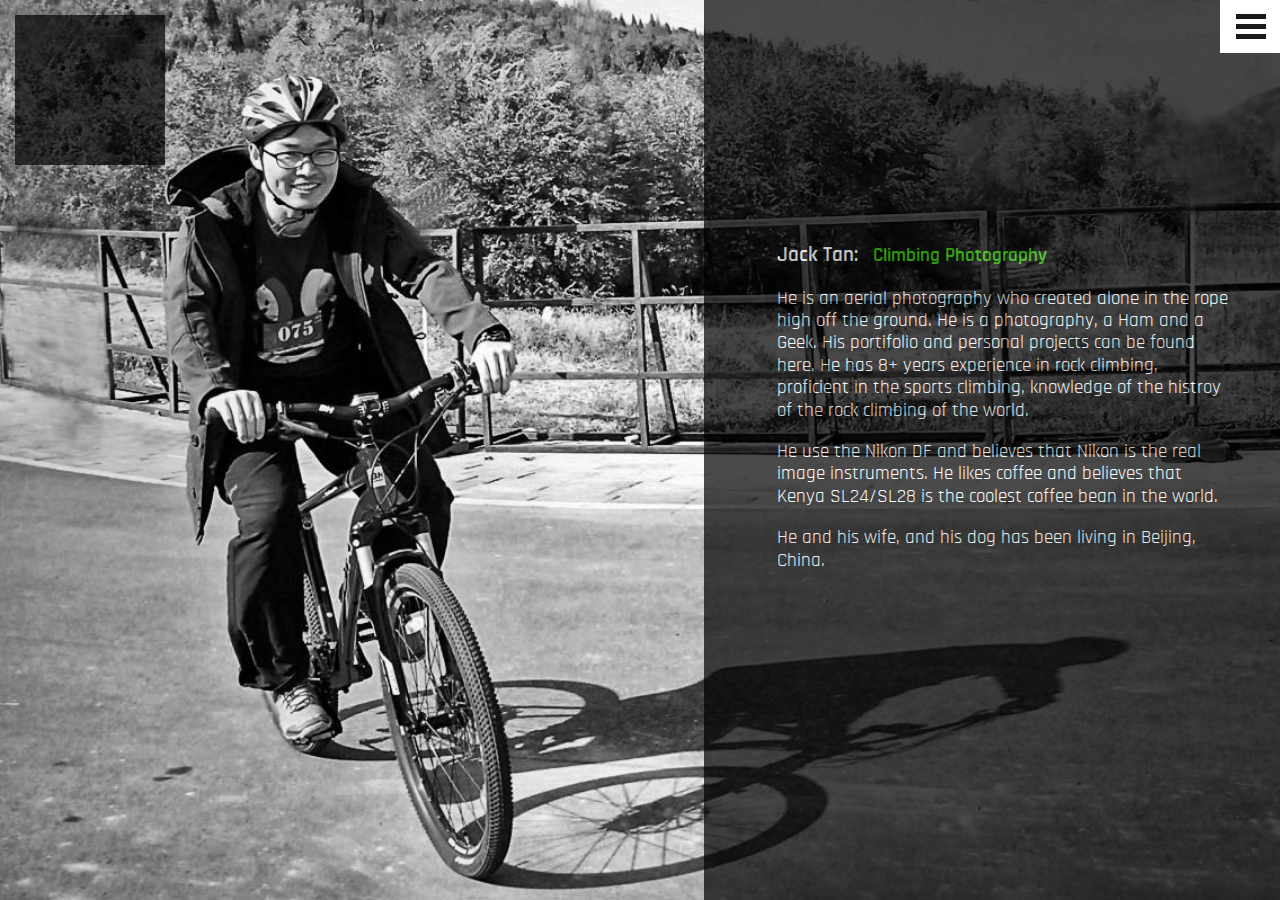
==== commit 95d10054: "update the about index" ====
--- a/about/index.html
+++ b/about/index.html
@@ -72,7 +72,7 @@
 <br>
 <p class="about-content">He is an aerial photography who created alone in the rope high off the ground. He is a photography, a Ham and a Geek. His portifolio and personal projects can be found here. He has 8+ years experience in rock climbing, proficient in the sports climbing, knowledge of the histroy of the rock climbing of the world.</p>
 <br>
-<p class="about-content">He use the Nikon DF and believes that Nikon is the real image instruments. He likes coffee and believes that Bialetti Mocha pot is the coolest in the world Coffee. </p>
+<p class="about-content">He use the Nikon DF and believes that Nikon is the real image instruments. He likes coffee and believes that Kenya SL24/SL28 is the coolest coffee bean in the world.</p>
 <br>
 <p class="about-content">He and his wife, and his dog has been living in Beijing, China.</p>
 </div>
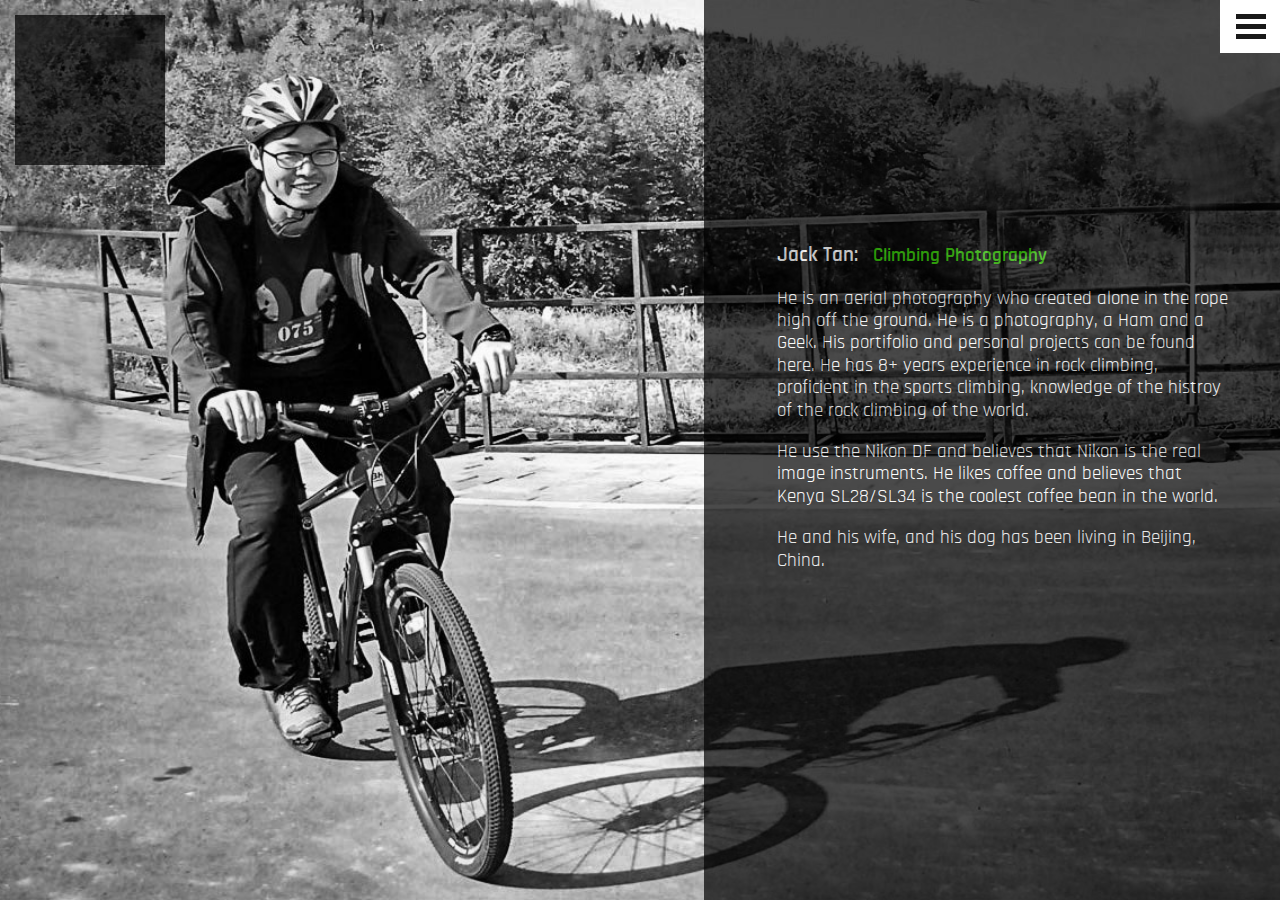
==== commit 984c4c57: "update about/index.html" ====
--- a/about/index.html
+++ b/about/index.html
@@ -72,7 +72,7 @@
 <br>
 <p class="about-content">He is an aerial photography who created alone in the rope high off the ground. He is a photography, a Ham and a Geek. His portifolio and personal projects can be found here. He has 8+ years experience in rock climbing, proficient in the sports climbing, knowledge of the histroy of the rock climbing of the world.</p>
 <br>
-<p class="about-content">He use the Nikon DF and believes that Nikon is the real image instruments. He likes coffee and believes that Kenya SL24/SL28 is the coolest coffee bean in the world.</p>
+<p class="about-content">He use the Nikon DF and believes that Nikon is the real image instruments. He likes coffee and believes that Kenya SL28/SL34 is the coolest coffee bean in the world.</p>
 <br>
 <p class="about-content">He and his wife, and his dog has been living in Beijing, China.</p>
 </div>
